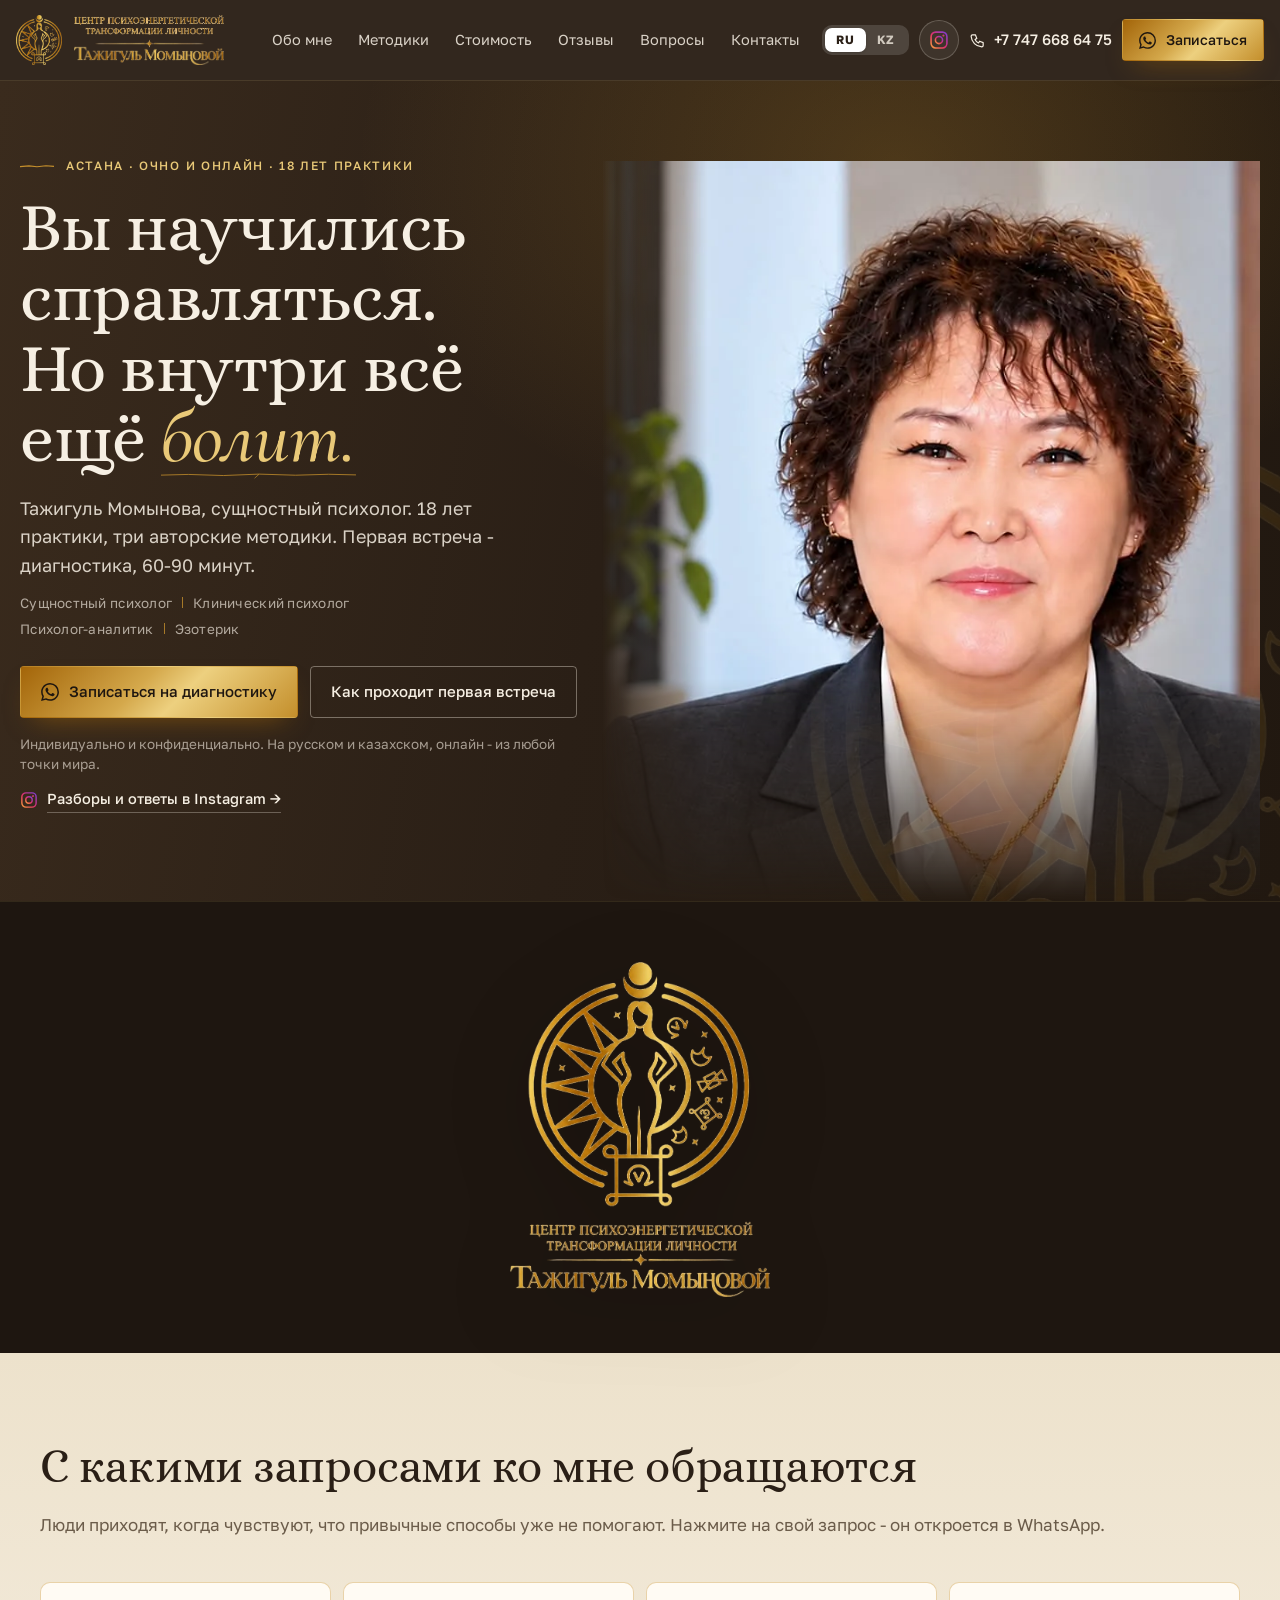
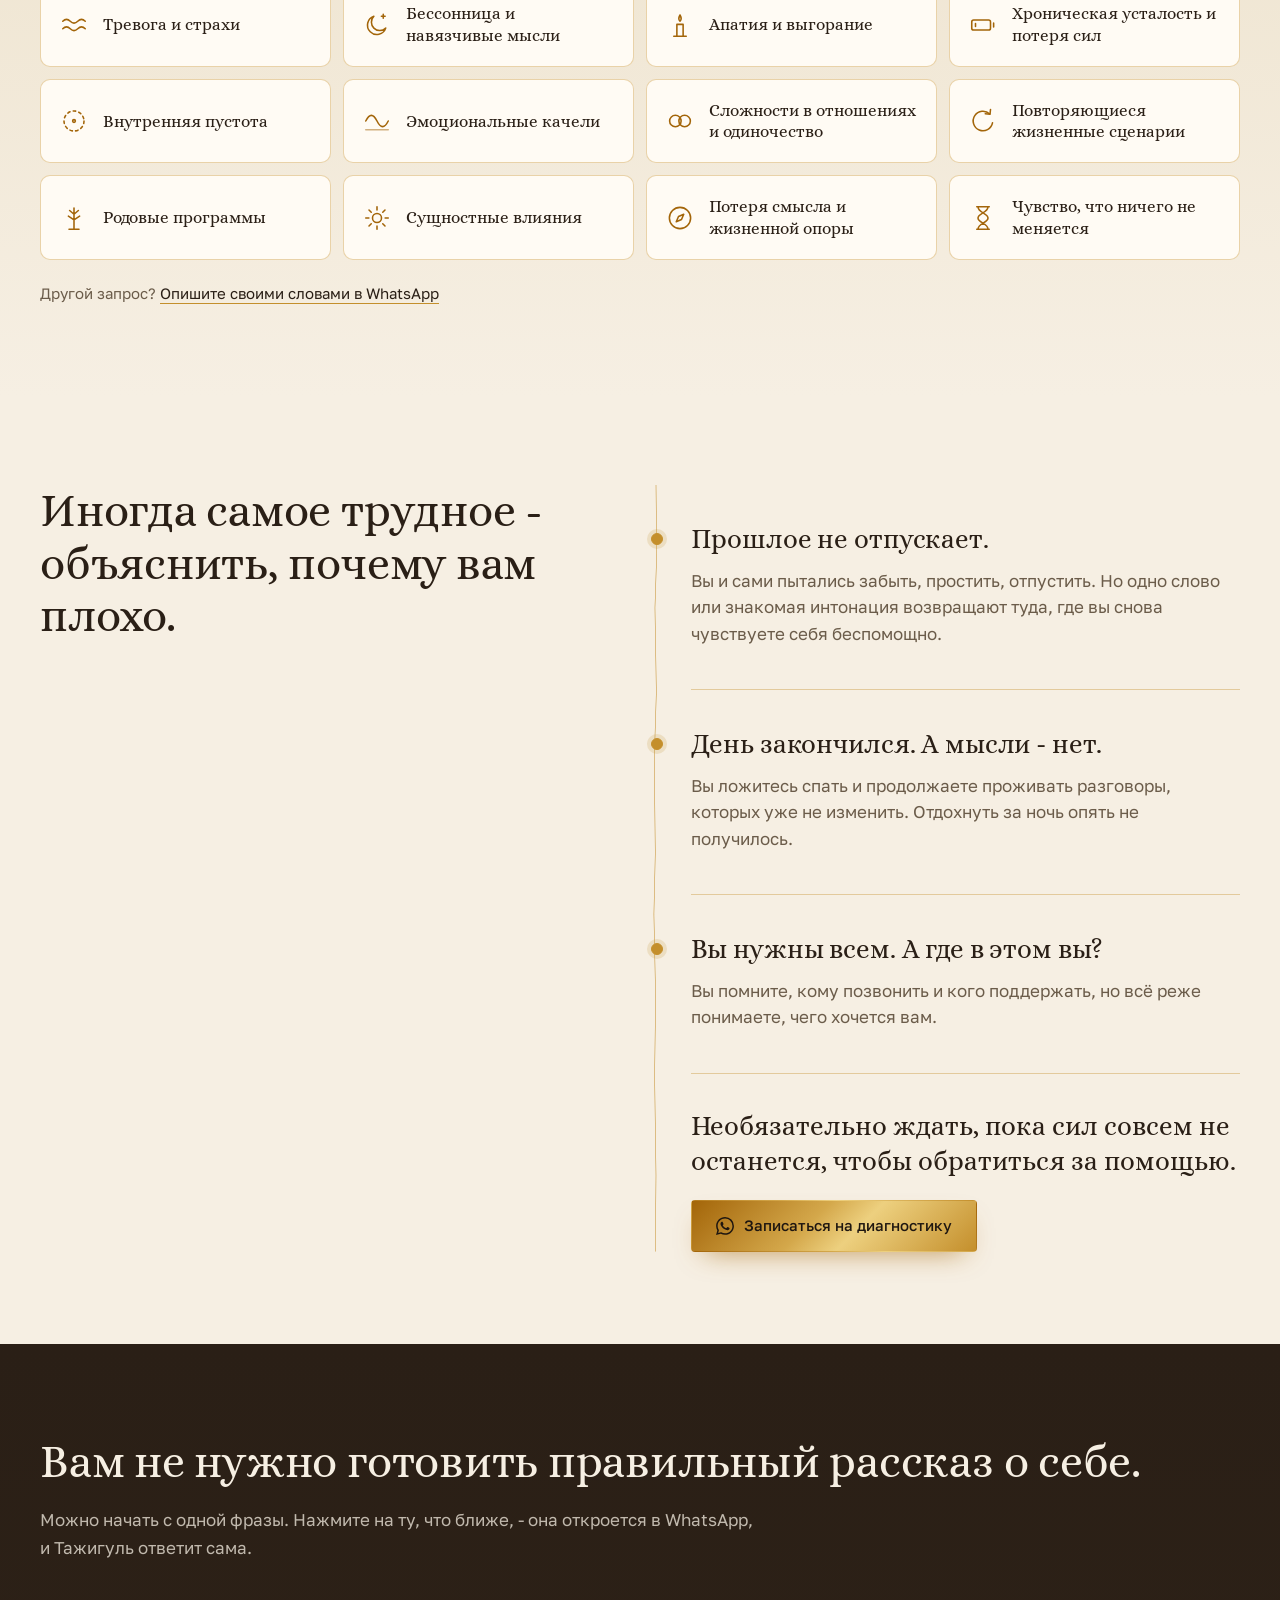
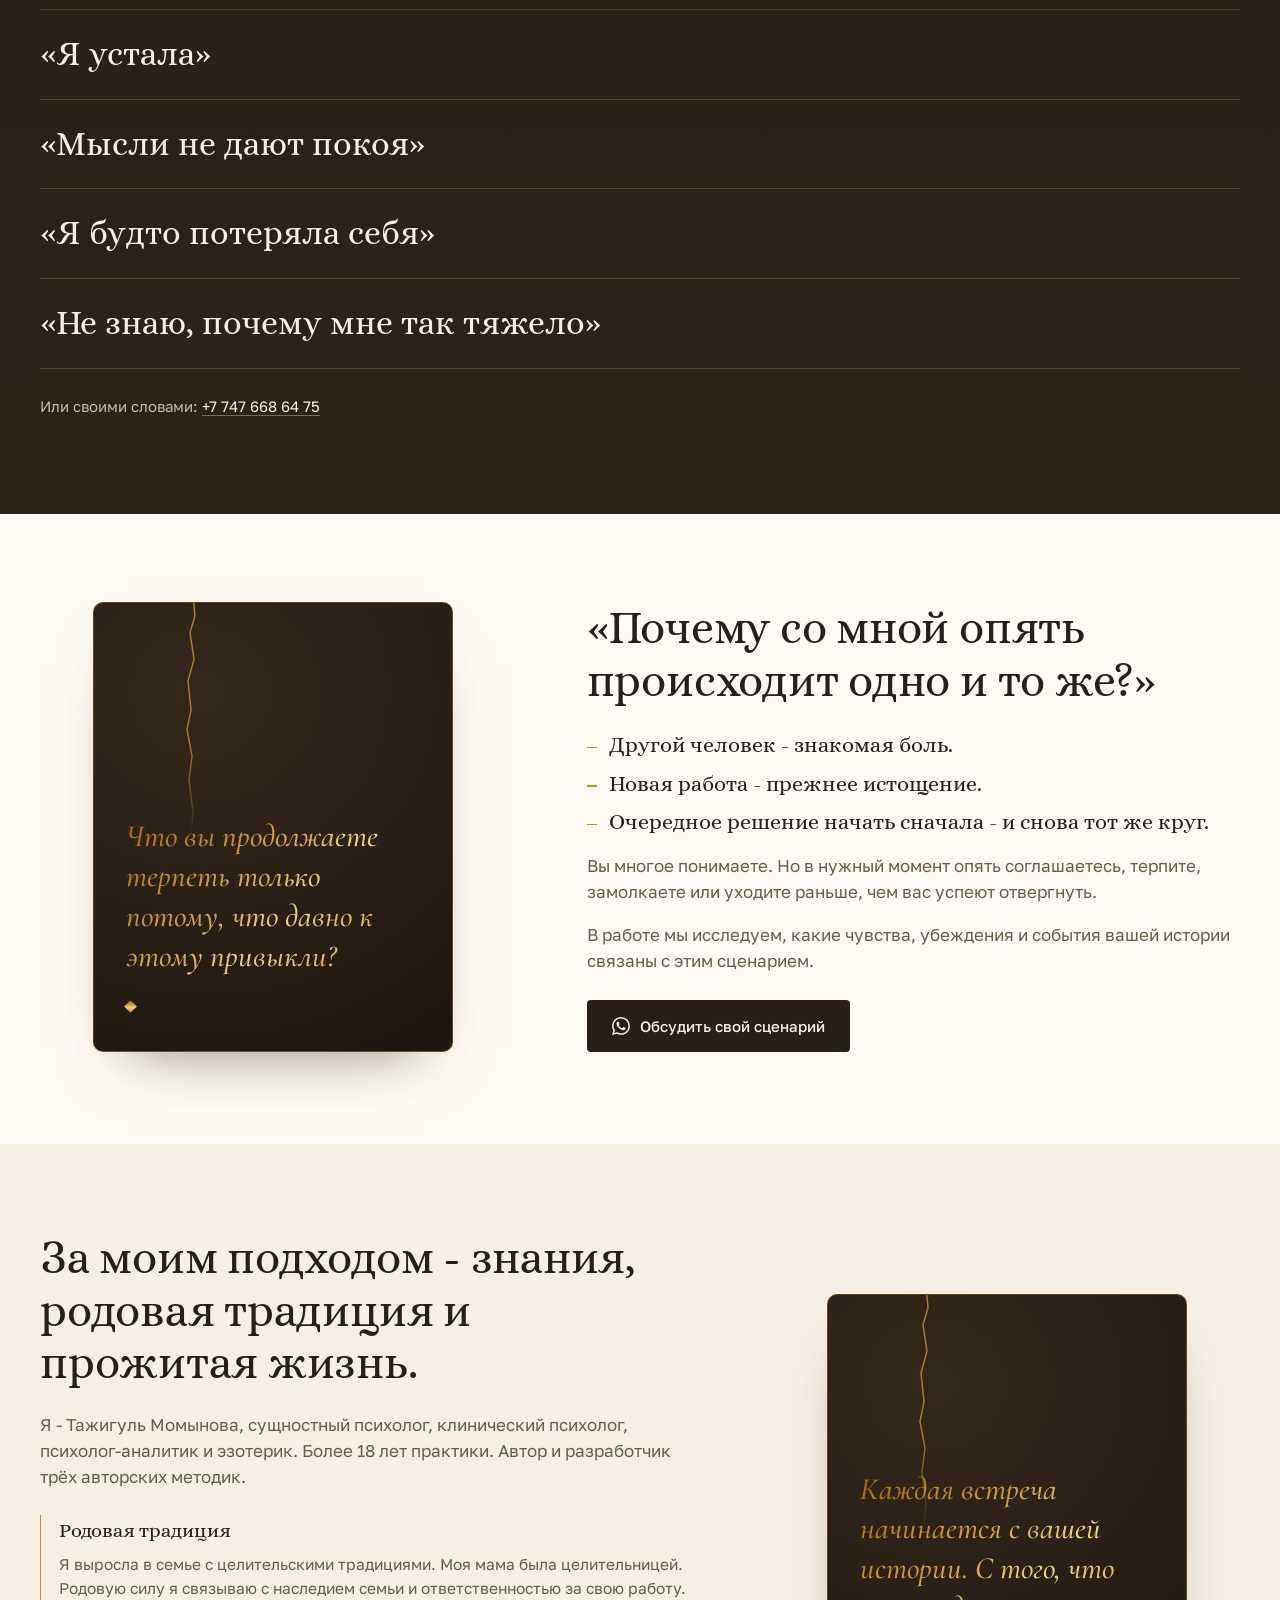
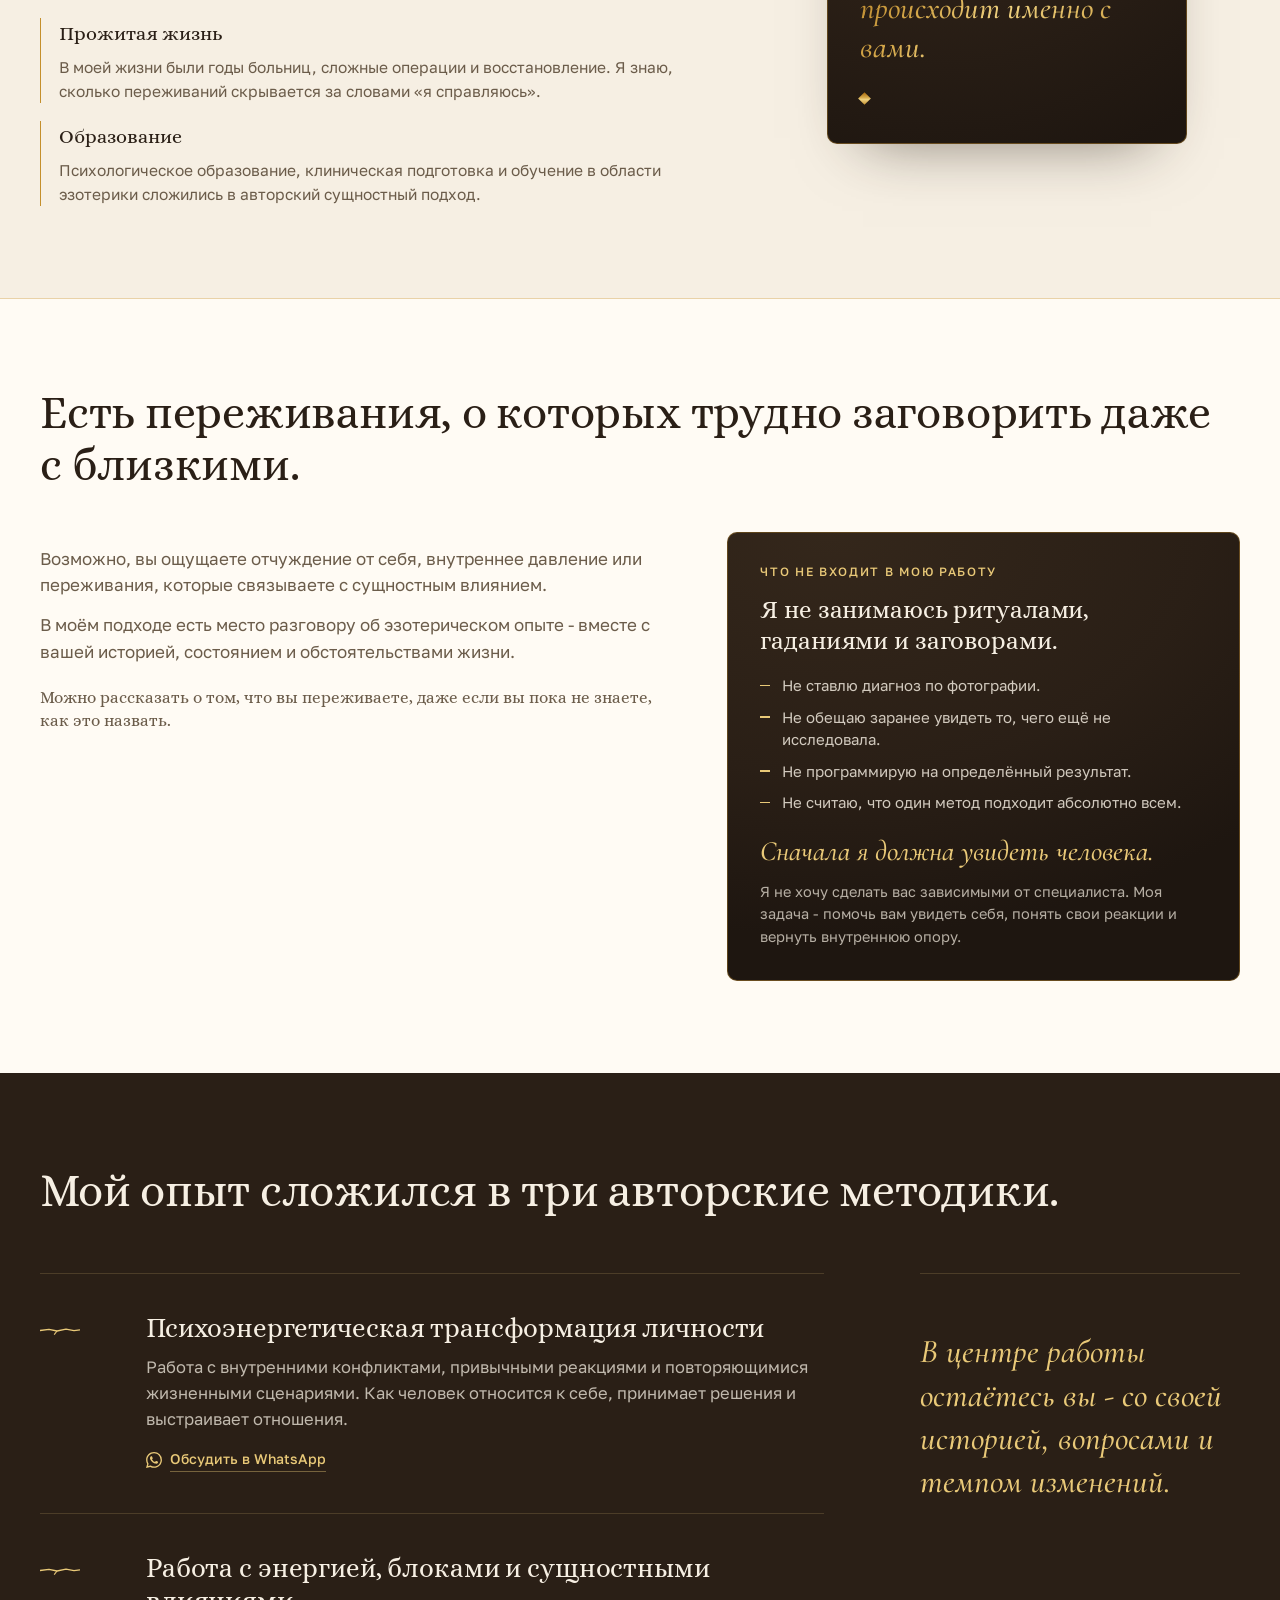
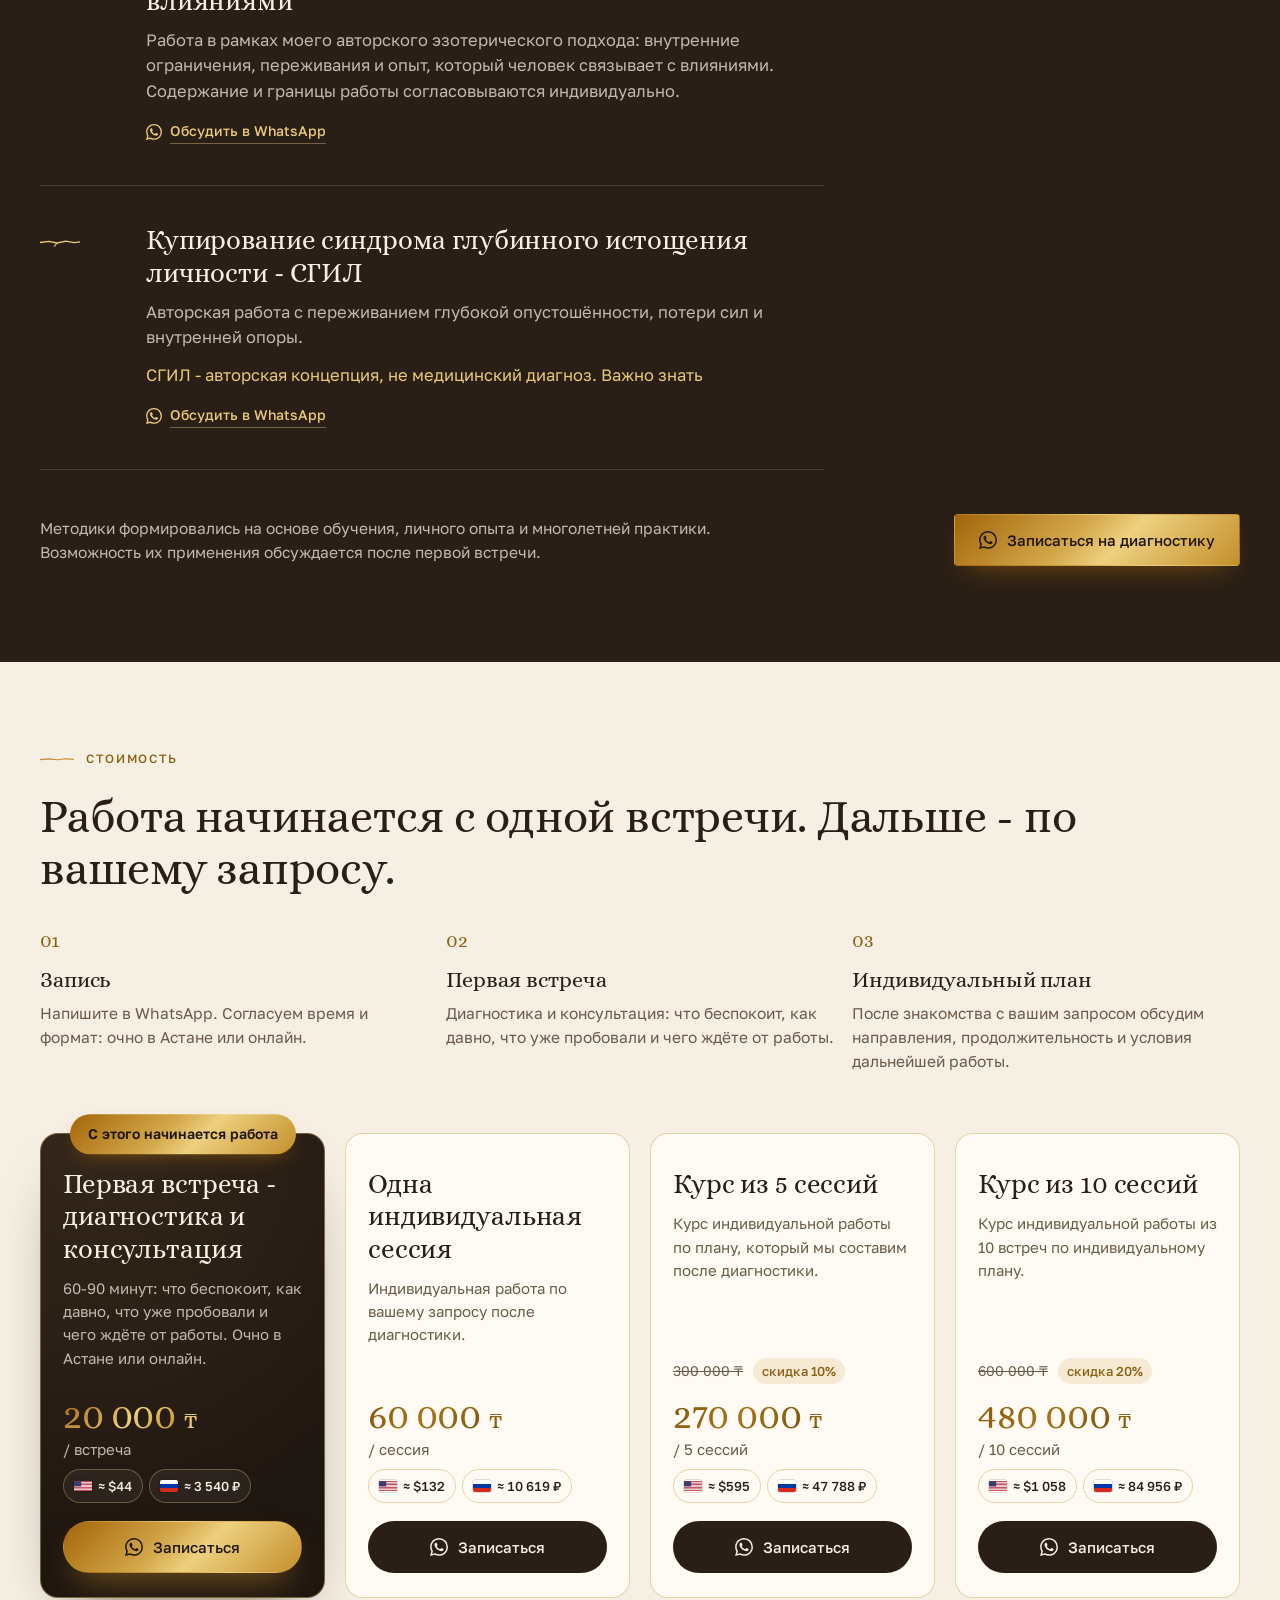
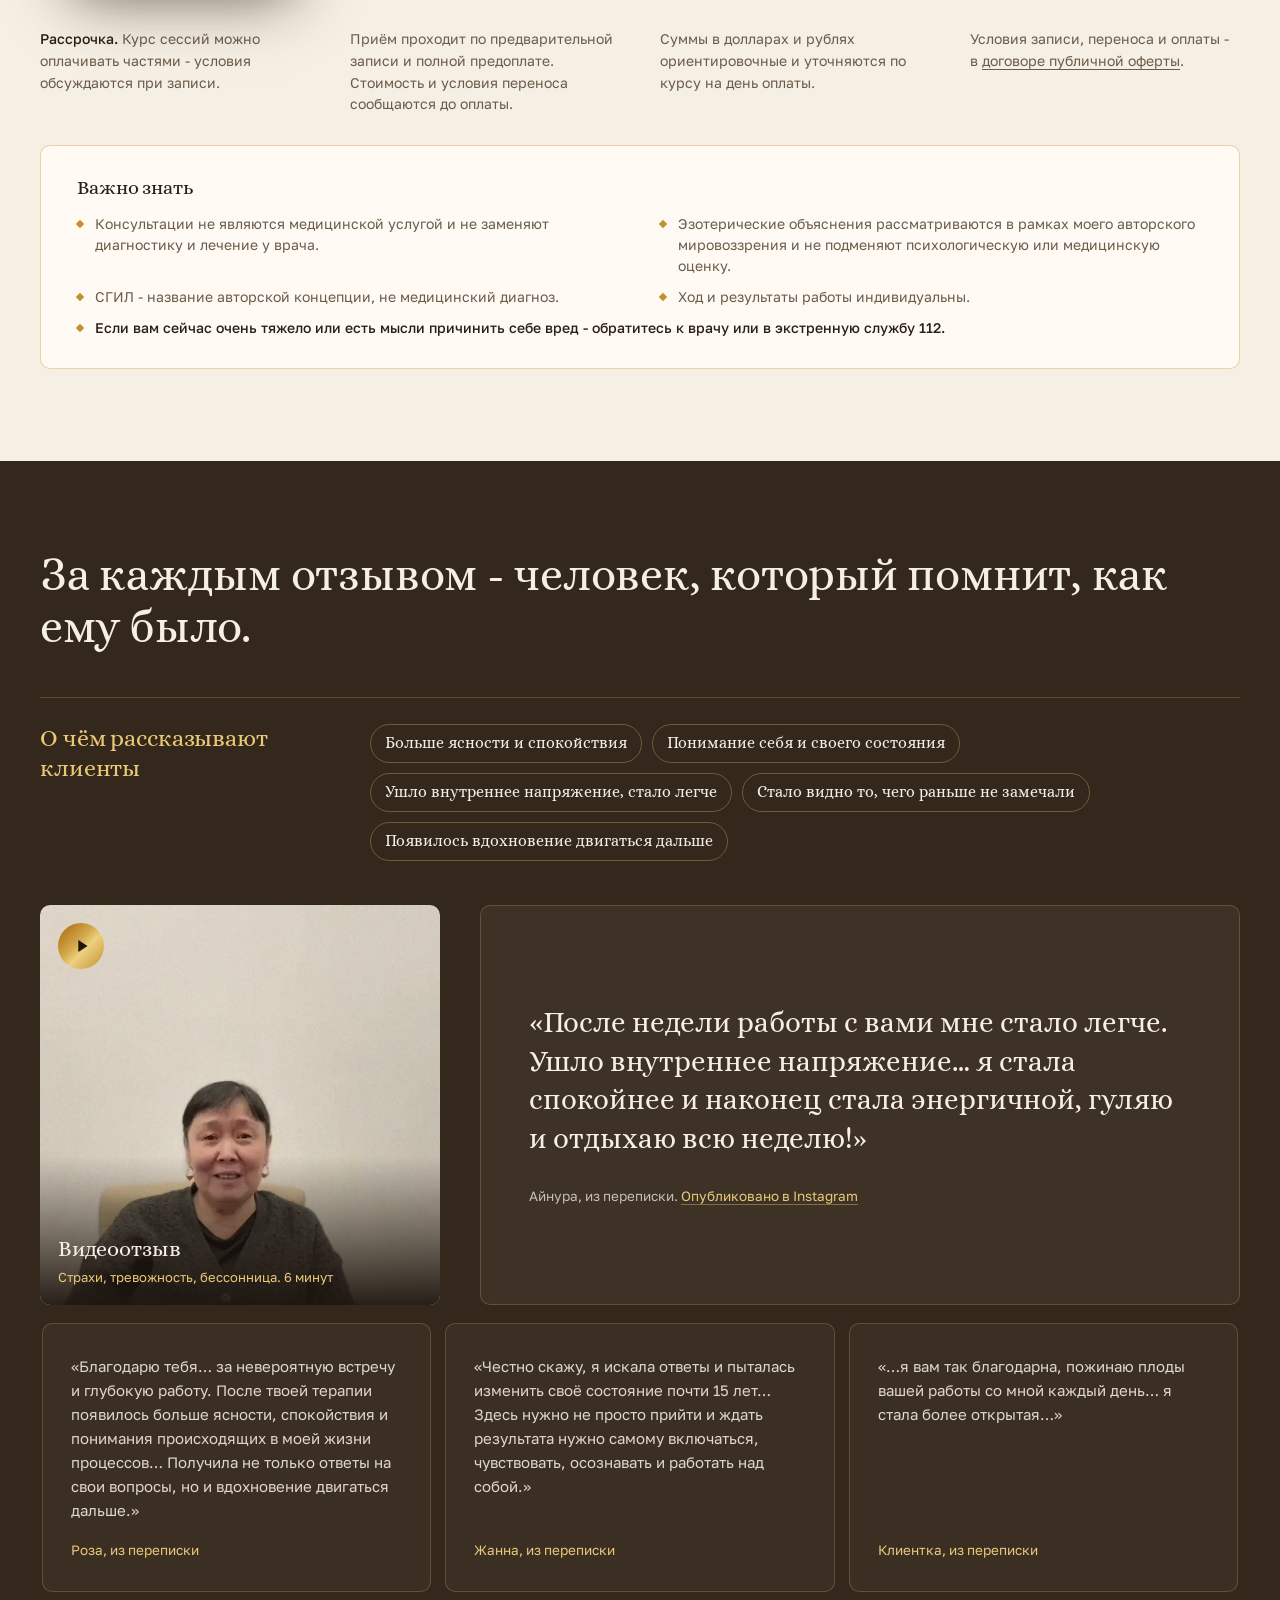
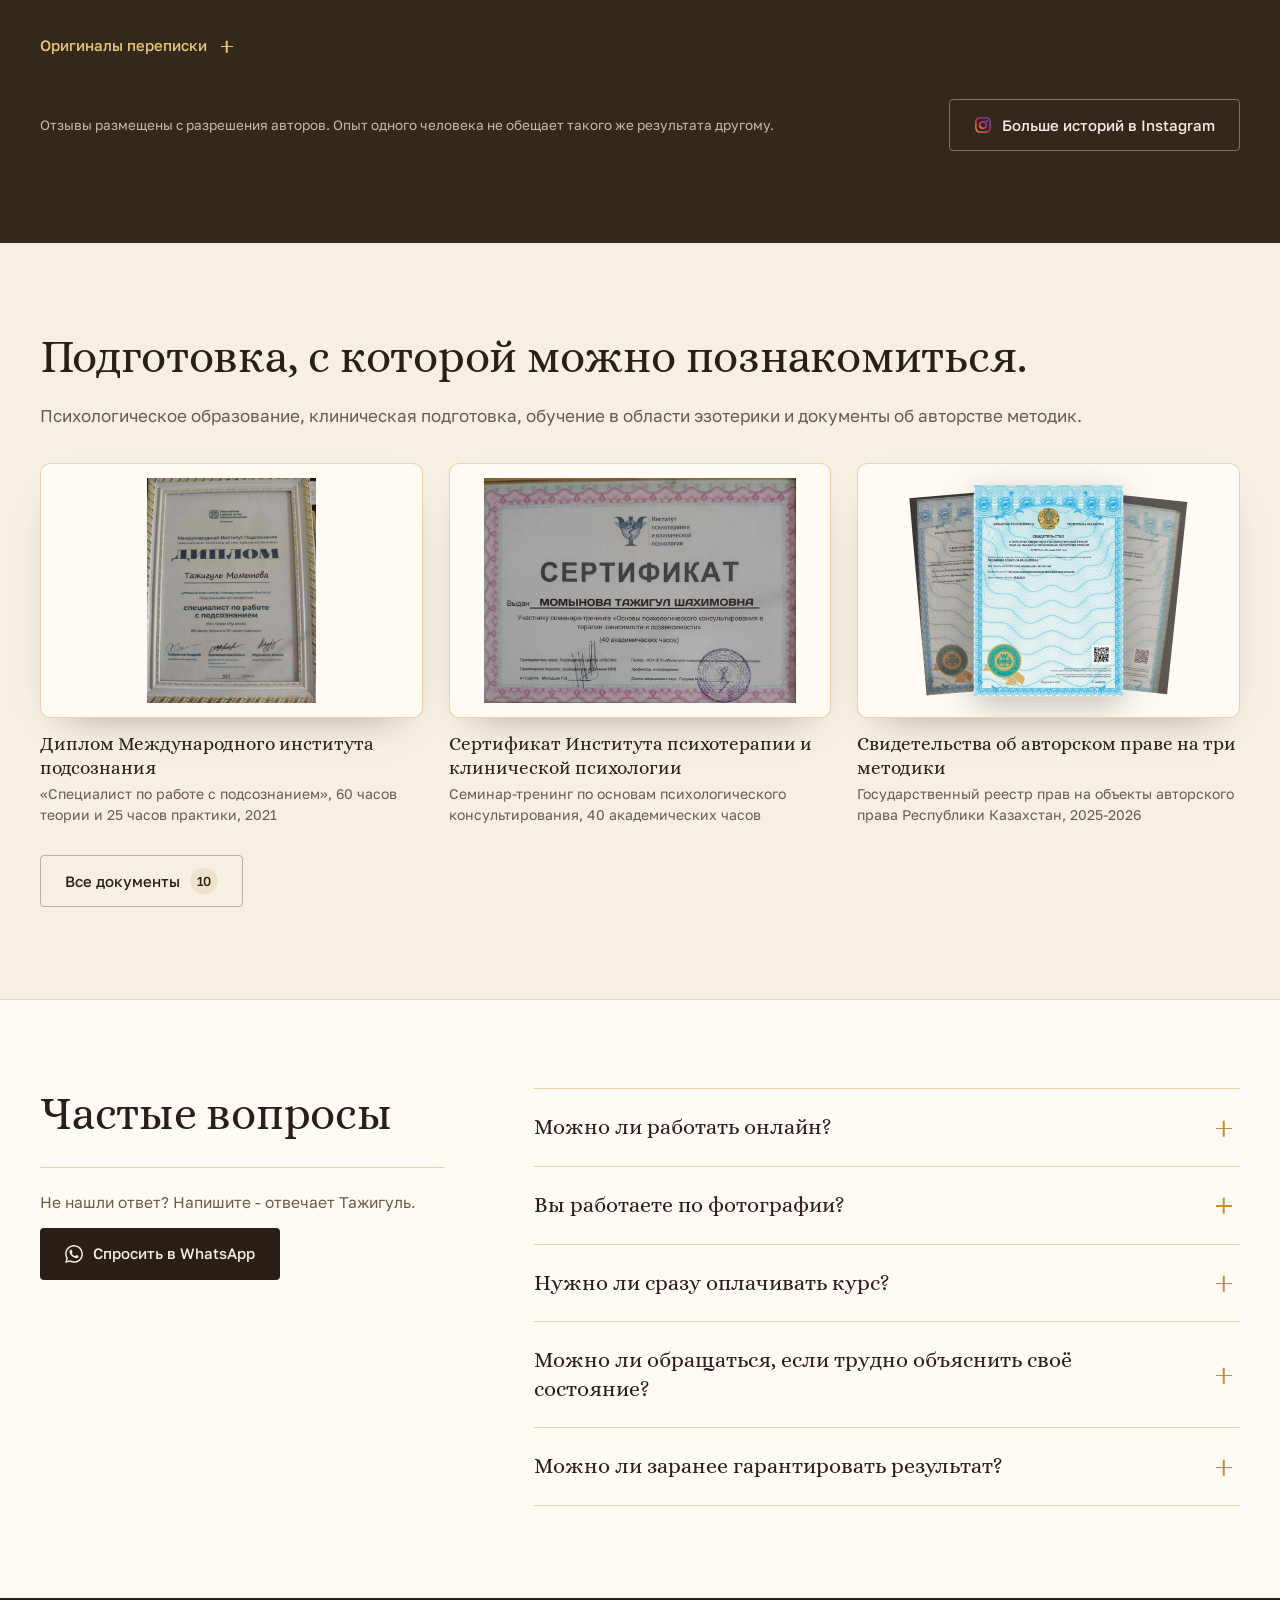
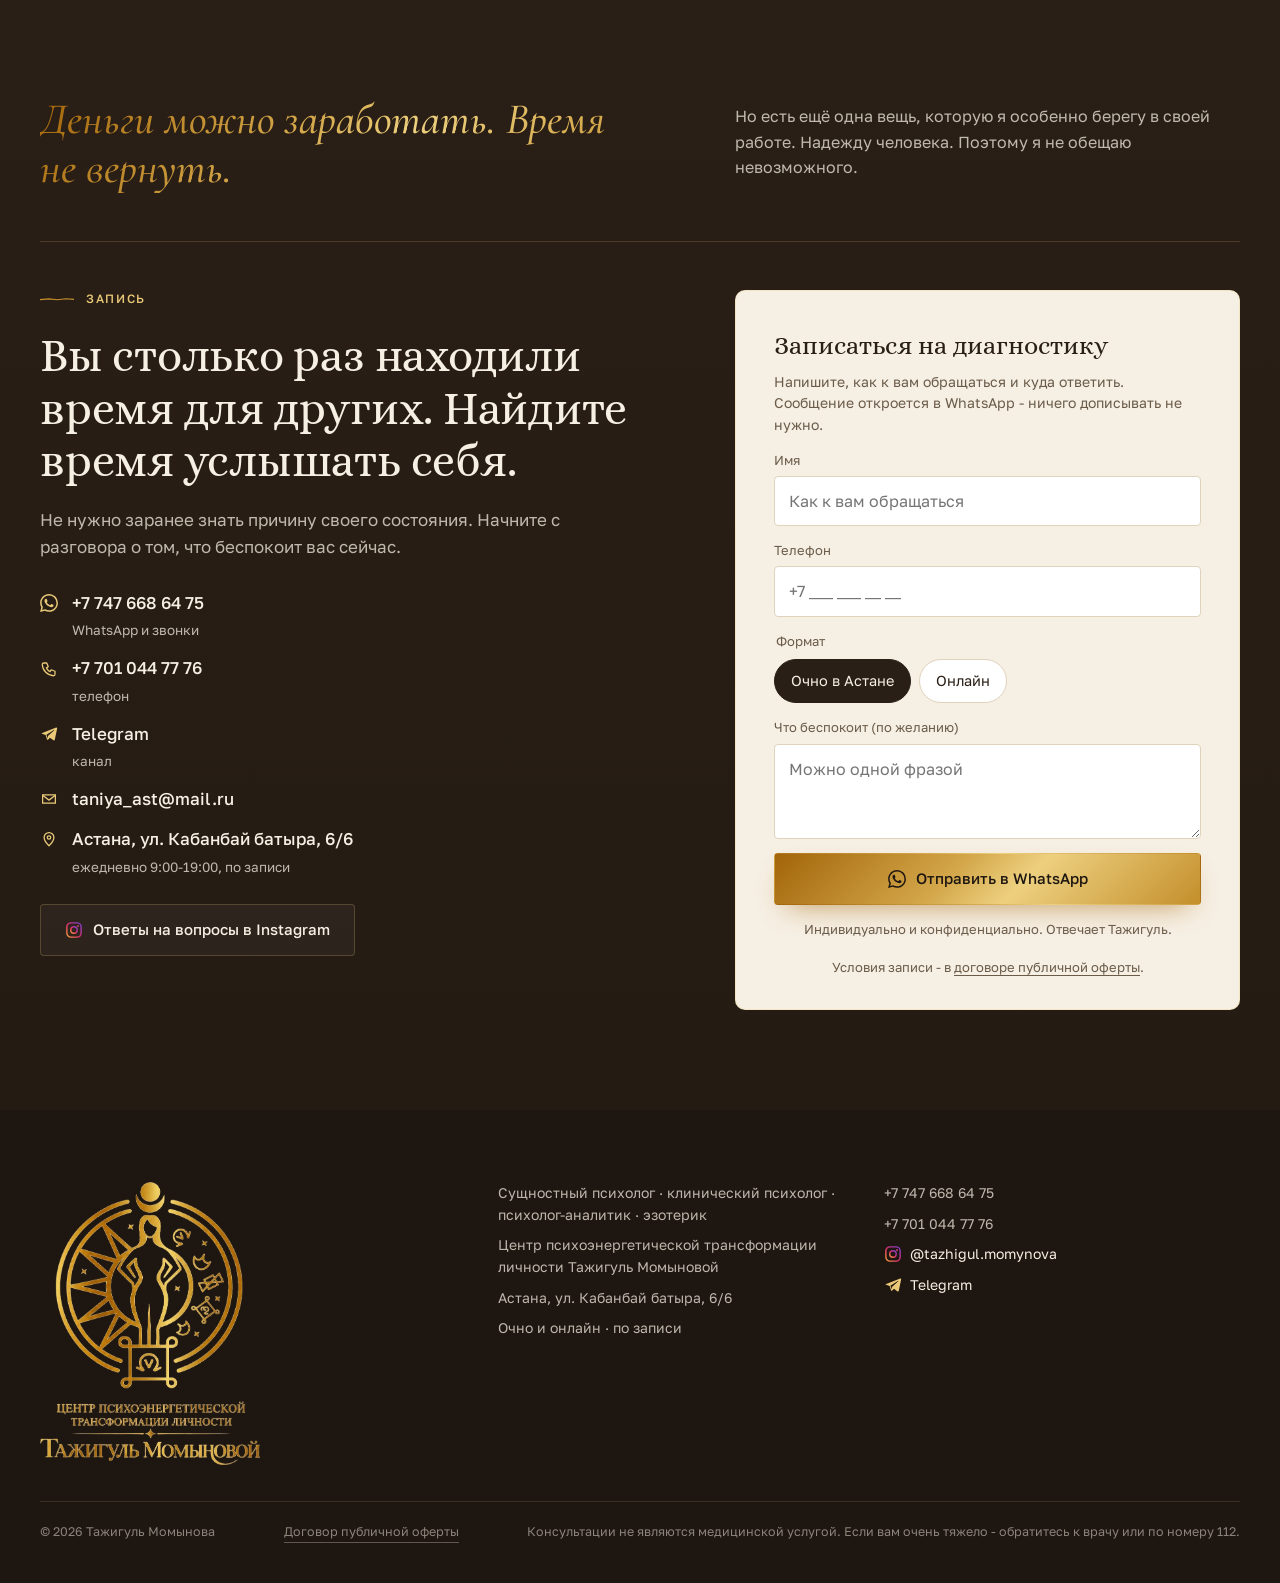
==== index.html @ f8935aa4 "Пакеты услуг карточками с ценой в тенге и чипами $ и ₽, страница договора публичной оферты" ====
<!DOCTYPE html>
<html lang="ru">
<head>
<meta charset="utf-8">
<meta name="viewport" content="width=device-width, initial-scale=1, viewport-fit=cover">
<meta name="format-detection" content="telephone=no">
<title>Тажигуль Момынова - сущностный психолог, Астана и онлайн</title>
<meta name="description" content="Сущностный психолог, клинический психолог, психолог-аналитик Тажигуль Момынова. 18 лет практики, три авторские методики. Первая встреча - диагностика и консультация, 20 000 ₸. Очно в Астане и онлайн.">
<link rel="canonical" href="https://songokura.github.io/tazhigulmomynova/">
<link rel="alternate" hreflang="ru" href="https://songokura.github.io/tazhigulmomynova/">
<link rel="alternate" hreflang="x-default" href="https://songokura.github.io/tazhigulmomynova/">
<meta name="theme-color" content="#2A1F16">
<meta property="og:type" content="website">
<meta property="og:locale" content="ru_RU">
<meta property="og:site_name" content="Тажигуль Момынова">
<meta property="og:title" content="Тажигуль Момынова - сущностный психолог, Астана и онлайн">
<meta property="og:description" content="18 лет практики, три авторские методики. Первая встреча - диагностика и консультация, 20 000 ₸. Очно в Астане и онлайн по всему миру.">
<meta property="og:url" content="https://songokura.github.io/tazhigulmomynova/">
<meta property="og:image" content="https://songokura.github.io/tazhigulmomynova/assets/og-image.jpg">
<meta property="og:image:width" content="1200">
<meta property="og:image:height" content="630">
<meta name="twitter:card" content="summary_large_image">
<meta name="twitter:title" content="Тажигуль Момынова - сущностный психолог">
<meta name="twitter:description" content="18 лет практики, три авторские методики. Первая встреча - диагностика и консультация. Астана и онлайн.">
<meta name="twitter:image" content="https://songokura.github.io/tazhigulmomynova/assets/og-image.jpg">
<link rel="icon" href="favicon.ico" sizes="any">
<link rel="icon" href="assets/favicon-32.png" type="image/png" sizes="32x32">
<link rel="icon" href="assets/icon-192.png" type="image/png" sizes="192x192">
<link rel="apple-touch-icon" href="assets/apple-touch-icon.png">
<link rel="preconnect" href="https://fonts.googleapis.com">
<link rel="preconnect" href="https://fonts.gstatic.com" crossorigin>
<link href="https://fonts.googleapis.com/css2?family=Alice&family=Cormorant:ital,wght@1,500&family=Golos+Text:wght@400;500;600&display=swap" rel="stylesheet">
<link rel="preload" as="image" href="assets/tazhigul-portrait.webp" fetchpriority="high">
<link rel="stylesheet" href="styles.css?v=20261103-8">
<script type="application/ld+json">
{
  "@context": "https://schema.org",
  "@type": "ProfessionalService",
  "@id": "https://songokura.github.io/tazhigulmomynova/#center",
  "name": "Центр психоэнергетической трансформации личности Тажигуль Момыновой",
  "alternateName": "Тажигуль Момынова - сущностный психолог",
  "description": "Индивидуальные психологические консультации: сущностный психолог, клинический психолог, психолог-аналитик. 18 лет практики, три авторские методики. Очно в Астане и онлайн.",
  "url": "https://songokura.github.io/tazhigulmomynova/",
  "image": "https://songokura.github.io/tazhigulmomynova/assets/og-image.jpg",
  "logo": "https://songokura.github.io/tazhigulmomynova/assets/icon-512.png",
  "telephone": "+77476686475",
  "email": "taniya_ast@mail.ru",
  "priceRange": "20000-600000 KZT",
  "address": {"@type": "PostalAddress", "streetAddress": "ул. Кабанбай батыра, 6/6", "addressLocality": "Астана", "addressCountry": "KZ"},
  "areaServed": ["Астана", "Казахстан", "Онлайн"],
  "openingHoursSpecification": {"@type": "OpeningHoursSpecification", "dayOfWeek": ["Monday","Tuesday","Wednesday","Thursday","Friday","Saturday","Sunday"], "opens": "09:00", "closes": "19:00"},
  "sameAs": ["https://www.instagram.com/tazhigul.momynova", "https://t.me/+MhflwLH1XuNjMDYy"],
  "founder": {"@type": "Person", "name": "Тажигуль Момынова", "jobTitle": "Сущностный психолог, клинический психолог, психолог-аналитик"},
  "makesOffer": [
    {"@type": "Offer", "name": "Первая встреча - диагностика и консультация", "price": "20000", "priceCurrency": "KZT"},
    {"@type": "Offer", "name": "Индивидуальная сессия", "price": "60000", "priceCurrency": "KZT"}
  ]
}
</script>
  <script src="https://lead-bot.sultan-askarov-kz.workers.dev/t.js" data-site="tazhigulmomynova" defer></script>
</head>
<body>

<svg width="0" height="0" style="position:absolute" aria-hidden="true" focusable="false">
  <defs>
    <linearGradient id="ig-grad" x1="0" y1="1" x2="1" y2="0">
      <stop offset="0" stop-color="#F9A23B"/><stop offset=".45" stop-color="#E1306C"/><stop offset="1" stop-color="#7B3FD6"/>
    </linearGradient>
  </defs>
  <symbol id="ic-wa" viewBox="0 0 24 24"><path fill="currentColor" d="M17.472 14.382c-.297-.149-1.758-.867-2.03-.967-.273-.099-.471-.148-.67.15-.197.297-.767.966-.94 1.164-.173.199-.347.223-.644.075-.297-.15-1.255-.463-2.39-1.475-.883-.788-1.48-1.761-1.653-2.059-.173-.297-.018-.458.13-.606.134-.133.298-.347.446-.52.149-.174.198-.298.298-.497.099-.198.05-.371-.025-.52-.075-.149-.669-1.612-.916-2.207-.242-.579-.487-.5-.669-.51-.173-.008-.371-.01-.57-.01-.198 0-.52.074-.792.372-.272.297-1.04 1.016-1.04 2.479 0 1.462 1.065 2.875 1.213 3.074.149.198 2.096 3.2 5.077 4.487.709.306 1.262.489 1.694.625.712.227 1.36.195 1.871.118.571-.085 1.758-.719 2.006-1.413.248-.694.248-1.289.173-1.413-.074-.124-.272-.198-.57-.347m-5.421 7.403h-.004a9.87 9.87 0 0 1-5.031-1.378l-.361-.214-3.741.982.998-3.648-.235-.374a9.86 9.86 0 0 1-1.51-5.26c.001-5.45 4.436-9.884 9.888-9.884 2.64 0 5.122 1.03 6.988 2.898a9.825 9.825 0 0 1 2.893 6.994c-.003 5.45-4.437 9.884-9.885 9.884m8.413-18.297A11.815 11.815 0 0 0 12.05 0C5.495 0 .16 5.335.157 11.892c0 2.096.547 4.142 1.588 5.945L.057 24l6.305-1.654a11.882 11.882 0 0 0 5.683 1.448h.005c6.554 0 11.89-5.335 11.893-11.893a11.821 11.821 0 0 0-3.48-8.413Z"/></symbol>
  <symbol id="ic-ig" viewBox="0 0 24 24"><rect x="2.5" y="2.5" width="19" height="19" rx="5.5" fill="none" stroke="url(#ig-grad)" stroke-width="1.9"/><circle cx="12" cy="12" r="4.3" fill="none" stroke="url(#ig-grad)" stroke-width="1.9"/><circle cx="17.4" cy="6.6" r="1.25" fill="url(#ig-grad)"/></symbol>
  <symbol id="ic-phone" viewBox="0 0 24 24"><path fill="none" stroke="currentColor" stroke-width="1.7" stroke-linecap="round" stroke-linejoin="round" d="M5 4h4l2 5-2.5 1.5a11 11 0 0 0 5 5L15 13l5 2v4a2 2 0 0 1-2 2A16 16 0 0 1 3 6a2 2 0 0 1 2-2Z"/></symbol>
  <symbol id="ic-tg" viewBox="0 0 24 24"><path fill="currentColor" d="M21.6 3.3 2.9 10.5c-1 .4-1 1 0 1.3l4.6 1.5 1.8 5.6c.2.6.1.8.7.8.5 0 .7-.2 1-.5l2.3-2.2 4.7 3.5c.9.5 1.5.2 1.7-.8l3.1-14.7c.3-1.3-.5-1.9-1.2-1.7ZM8.6 13l9.8-6.2c.5-.3.9-.1.6.2l-8.4 7.6-.3 3.5L8.6 13Z"/></symbol>
  <symbol id="ic-mail" viewBox="0 0 24 24"><path fill="none" stroke="currentColor" stroke-width="1.7" d="M3.5 6.5h17v11h-17z"/><path fill="none" stroke="currentColor" stroke-width="1.7" stroke-linejoin="round" d="m3.5 7 8.5 6.5L20.5 7"/></symbol>
  <symbol id="ic-pin" viewBox="0 0 24 24"><path fill="none" stroke="currentColor" stroke-width="1.7" d="M12 21s-6.5-6.2-6.5-11a6.5 6.5 0 0 1 13 0c0 4.8-6.5 11-6.5 11Z"/><circle cx="12" cy="10" r="2.3" fill="none" stroke="currentColor" stroke-width="1.7"/></symbol>
  <symbol id="ic-arrow" viewBox="0 0 24 24"><path fill="none" stroke="currentColor" stroke-width="1.7" stroke-linecap="round" stroke-linejoin="round" d="M5 12h13m-5-6 6 6-6 6"/></symbol>
  <symbol id="fl-us" viewBox="0 0 19 10"><rect width="19" height="10" fill="#fff"/><path fill="#B22234" d="M0 0.000h19v0.769H0zM0 1.538h19v0.769H0zM0 3.077h19v0.769H0zM0 4.615h19v0.769H0zM0 6.154h19v0.769H0zM0 7.692h19v0.769H0zM0 9.231h19v0.769H0z"/><rect width="7.6" height="5.385" fill="#3C3B6E"/></symbol>
  <symbol id="fl-ru" viewBox="0 0 9 6"><rect width="9" height="2" fill="#fff"/><rect y="2" width="9" height="2" fill="#0039A6"/><rect y="4" width="9" height="2" fill="#D52B1E"/></symbol>
  <symbol id="ic-play" viewBox="0 0 24 24"><path fill="currentColor" d="M8 5.5v13l10-6.5z"/></symbol>
  <symbol id="zq-tide" viewBox="0 0 24 24"><g fill="none" stroke="currentColor" stroke-width="1.25" stroke-linecap="round" stroke-linejoin="round"><path d="M3 9c2-2 4-2 6 0s4 2 6 0 4-2 6 0M3 15c2-2 4-2 6 0s4 2 6 0 4-2 6 0"/></g></symbol>
  <symbol id="zq-moon" viewBox="0 0 24 24"><g fill="none" stroke="currentColor" stroke-width="1.25" stroke-linecap="round" stroke-linejoin="round"><path d="M19 14.5A7.5 7.5 0 1 1 9.5 5a6 6 0 0 0 9.5 9.5Z"/><path d="M17 3.5v3M15.5 5h3"/></g></symbol>
  <symbol id="zq-candle" viewBox="0 0 24 24"><g fill="none" stroke="currentColor" stroke-width="1.25" stroke-linecap="round" stroke-linejoin="round"><path d="M9.5 21V11.5h5V21M7 21h10"/><path d="M12 9c-1.4-1.2-1.1-3 0-5 1.1 2 1.4 3.8 0 5Z"/></g></symbol>
  <symbol id="zq-battery" viewBox="0 0 24 24"><g fill="none" stroke="currentColor" stroke-width="1.25" stroke-linecap="round" stroke-linejoin="round"><rect x="3" y="8" width="15" height="8" rx="1.5"/><path d="M20.5 10.5v3M6 10.8v2.4"/></g></symbol>
  <symbol id="zq-void" viewBox="0 0 24 24"><g fill="none" stroke="currentColor" stroke-width="1.25" stroke-linecap="round" stroke-linejoin="round"><circle cx="12" cy="12" r="8" stroke-dasharray="2 2.6"/><circle cx="12" cy="12" r="1.1"/></g></symbol>
  <symbol id="zq-swing" viewBox="0 0 24 24"><g fill="none" stroke="currentColor" stroke-width="1.25" stroke-linecap="round" stroke-linejoin="round"><path d="M3 12c3-6 6-6 9 0s6 6 9 0"/><path d="M3 19h18" opacity=".5"/></g></symbol>
  <symbol id="zq-pair" viewBox="0 0 24 24"><g fill="none" stroke="currentColor" stroke-width="1.25" stroke-linecap="round" stroke-linejoin="round"><circle cx="8.3" cy="12" r="4.6"/><circle cx="15.7" cy="12" r="4.6"/></g></symbol>
  <symbol id="zq-loop" viewBox="0 0 24 24"><g fill="none" stroke="currentColor" stroke-width="1.25" stroke-linecap="round" stroke-linejoin="round"><path d="M19.6 13.5A7.8 7.8 0 1 1 17.4 6.4"/><path d="M18 2.8 17.6 6.6 13.8 6.2"/></g></symbol>
  <symbol id="zq-tree" viewBox="0 0 24 24"><g fill="none" stroke="currentColor" stroke-width="1.25" stroke-linecap="round" stroke-linejoin="round"><path d="M12 4v17M12 9 8.5 6M12 9l3.5-3M12 13.5l-4.5-3M12 13.5l4.5-3M8 21h8"/></g></symbol>
  <symbol id="zq-sun" viewBox="0 0 24 24"><g fill="none" stroke="currentColor" stroke-width="1.25" stroke-linecap="round" stroke-linejoin="round"><circle cx="12" cy="12" r="3.6"/><path d="M12 3v2.5M12 18.5V21M3 12h2.5M18.5 12H21M5.6 5.6l1.8 1.8M16.6 16.6l1.8 1.8M18.4 5.6l-1.8 1.8M7.4 16.6l-1.8 1.8"/></g></symbol>
  <symbol id="zq-compass" viewBox="0 0 24 24"><g fill="none" stroke="currentColor" stroke-width="1.25" stroke-linecap="round" stroke-linejoin="round"><circle cx="12" cy="12" r="8.5"/><path d="M15 9 13.2 13.2 9 15l1.8-4.2Z"/></g></symbol>
  <symbol id="zq-glass" viewBox="0 0 24 24"><g fill="none" stroke="currentColor" stroke-width="1.25" stroke-linecap="round" stroke-linejoin="round"><path d="M7 3h10M7 21h10M8 3c0 5 8 5 8 9s-8 4-8 9M16 3c0 5-8 5-8 9s8 4 8 9"/></g></symbol>
  <symbol id="seam-v" viewBox="0 0 40 1000" preserveAspectRatio="none"><path d="M20 0l2 90-5 70 4 110-6 90 3 120-4 80 5 110-3 100 4 130-2 100" fill="none" stroke="currentColor" stroke-width="1.5" stroke-linejoin="round" pathLength="1"/></symbol>
</svg>

<header class="hdr" id="top">
  <div class="hdr-in">
    <a class="brand" href="#top" aria-label="Тажигуль Момынова - на главную">
      <img class="brand-e" src="assets/logo-emblem.webp" alt="" width="570" height="630">
      <span class="brand-t">
        <img class="brand-n" src="assets/logo-name.webp" alt="Тажигуль Момынова" width="671" height="117">
        <img class="brand-c" src="assets/logo-caption.webp" alt="Центр психоэнергетической трансформации личности" width="577" height="68">
      </span>
    </a>
    <nav class="nav" aria-label="Разделы">
      <a href="#obo-mne" data-i18n="nav.about">Обо мне</a>
      <a href="#metodiki" data-i18n="nav.methods">Методики</a>
      <a href="#stoimost" data-i18n="nav.price">Стоимость</a>
      <a href="#otzyvy" data-i18n="nav.reviews">Отзывы</a>
      <a href="#faq" data-i18n="nav.faq">Вопросы</a>
      <a href="#kontakty" data-i18n="nav.contacts">Контакты</a>
    </nav>
    <div class="hdr-right">
      <div class="lang" role="group" aria-label="Язык сайта">
        <button type="button" data-lang="ru" class="is-active" aria-pressed="true">RU</button>
        <button type="button" data-lang="kk" aria-pressed="false">KZ</button>
      </div>
      <a class="ico-btn" href="https://www.instagram.com/tazhigul.momynova" target="_blank" rel="noopener" aria-label="Instagram"><svg width="20" height="20"><use href="#ic-ig"/></svg></a>
      <a class="hdr-tel" href="tel:+77476686475"><svg width="17" height="17"><use href="#ic-phone"/></svg><span>+7&nbsp;747&nbsp;668&nbsp;64&nbsp;75</span></a>
      <a class="btn btn-gold btn-s hdr-cta" href="https://wa.me/77476686475?text=%D0%97%D0%B4%D1%80%D0%B0%D0%B2%D1%81%D1%82%D0%B2%D1%83%D0%B9%D1%82%D0%B5%2C%20%D0%A2%D0%B0%D0%B6%D0%B8%D0%B3%D1%83%D0%BB%D1%8C%21%20%D0%A5%D0%BE%D1%87%D1%83%20%D0%B7%D0%B0%D0%BF%D0%B8%D1%81%D0%B0%D1%82%D1%8C%D1%81%D1%8F%20%D0%BD%D0%B0%20%D0%B4%D0%B8%D0%B0%D0%B3%D0%BD%D0%BE%D1%81%D1%82%D0%B8%D0%BA%D1%83." target="_blank" rel="noopener"><svg width="17" height="17"><use href="#ic-wa"/></svg><span data-i18n="hdr.cta">Записаться</span></a>
      <button class="burger" type="button" aria-label="Меню" aria-expanded="false" aria-controls="menu"><span></span><span></span></button>
    </div>
  </div>
  <div class="menu" id="menu" hidden>
    <nav class="menu-nav" aria-label="Разделы">
      <a href="#obo-mne" data-i18n="nav.about">Обо мне</a>
      <a href="#zaprosy" data-i18n="menu.req">Запросы</a>
      <a href="#podhod" data-i18n="menu.approach">Подход</a>
      <a href="#metodiki" data-i18n="nav.methods">Методики</a>
      <a href="#stoimost" data-i18n="nav.price">Стоимость</a>
      <a href="#frazy" data-i18n="menu.start">С чего начать</a>
      <a href="#otzyvy" data-i18n="nav.reviews">Отзывы</a>
      <a href="#faq" data-i18n="nav.faq">Вопросы</a>
      <a href="#kontakty" data-i18n="nav.contacts">Контакты</a>
    </nav>
    <div class="menu-ct">
      <a class="btn btn-ghost" href="tel:+77476686475"><svg width="18" height="18"><use href="#ic-phone"/></svg><span>+7&nbsp;747&nbsp;668&nbsp;64&nbsp;75</span></a>
      <a class="btn btn-gold" href="https://wa.me/77476686475?text=%D0%97%D0%B4%D1%80%D0%B0%D0%B2%D1%81%D1%82%D0%B2%D1%83%D0%B9%D1%82%D0%B5%2C%20%D0%A2%D0%B0%D0%B6%D0%B8%D0%B3%D1%83%D0%BB%D1%8C%21%20%D0%A5%D0%BE%D1%87%D1%83%20%D0%B7%D0%B0%D0%BF%D0%B8%D1%81%D0%B0%D1%82%D1%8C%D1%81%D1%8F%20%D0%BD%D0%B0%20%D0%B4%D0%B8%D0%B0%D0%B3%D0%BD%D0%BE%D1%81%D1%82%D0%B8%D0%BA%D1%83." target="_blank" rel="noopener"><svg width="18" height="18"><use href="#ic-wa"/></svg><span data-i18n="menu.wa">Написать в WhatsApp</span></a>
      <a class="btn btn-ghost" href="https://www.instagram.com/tazhigul.momynova" target="_blank" rel="noopener"><svg width="18" height="18"><use href="#ic-ig"/></svg><span>Instagram</span></a>
    </div>
  </div>
</header>

<main>

<section class="hero" id="hero">
  <img class="hero-emblem" src="assets/logo-emblem.webp" alt="" width="570" height="630" aria-hidden="true">
  <div class="wrap hero-in">
    <figure class="portrait">
      <img src="assets/tazhigul-portrait.webp" alt="Тажигуль Момынова в своём кабинете" width="1160" height="830" fetchpriority="high">
    </figure>
    <div class="hero-txt">
      <p class="kicker hero-k"><span class="seam-k"></span><span data-i18n="hero.kicker">Астана · очно и онлайн · 18 лет практики</span></p>
      <h1><span data-i18n="hero.h1a">Вы научились справляться. Но&nbsp;внутри всё ещё </span><span class="h1-seam"><em data-i18n="hero.h1b">болит.</em><svg class="seam-u" viewBox="0 0 300 12" preserveAspectRatio="none" aria-hidden="true"><path d="M0 6.5 42 5.6 96 7 151 5.2 207 6.6 258 5.4 300 6.2" fill="none" stroke="currentColor" stroke-width="1.1" stroke-linejoin="round" pathLength="1"/><path d="M151 5.2 144 10.4" fill="none" stroke="currentColor" stroke-width=".9" pathLength="1"/></svg></span></h1>
      <p class="lead" data-i18n="hero.lead">Тажигуль Момынова, сущностный психолог. 18 лет практики, три авторские методики. Первая встреча - диагностика, 60-90 минут.</p>
      <p class="regalia"><span class="rg"><span data-i18n="hero.reg1">Сущностный психолог</span><span data-i18n="hero.reg2">Клинический психолог</span></span><span class="rg"><span data-i18n="hero.reg3">Психолог-аналитик</span><span data-i18n="hero.reg4">Эзотерик</span></span></p>
      <div class="hero-cta">
        <a class="btn btn-gold" href="https://wa.me/77476686475?text=%D0%97%D0%B4%D1%80%D0%B0%D0%B2%D1%81%D1%82%D0%B2%D1%83%D0%B9%D1%82%D0%B5%2C%20%D0%A2%D0%B0%D0%B6%D0%B8%D0%B3%D1%83%D0%BB%D1%8C%21%20%D0%A5%D0%BE%D1%87%D1%83%20%D0%B7%D0%B0%D0%BF%D0%B8%D1%81%D0%B0%D1%82%D1%8C%D1%81%D1%8F%20%D0%BD%D0%B0%20%D0%B4%D0%B8%D0%B0%D0%B3%D0%BD%D0%BE%D1%81%D1%82%D0%B8%D0%BA%D1%83." target="_blank" rel="noopener"><svg width="18" height="18"><use href="#ic-wa"/></svg><span data-i18n="cta.diag">Записаться на диагностику</span></a>
        <a class="btn btn-line hero-2nd" href="#kak-nachat"><span data-i18n="hero.cta2">Как проходит первая встреча</span><svg class="arr" width="16" height="16"><use href="#ic-arrow"/></svg></a>
      </div>
      <p class="hero-note" data-i18n="hero.note">Индивидуально и конфиденциально. На русском и казахском, онлайн - из любой точки мира.</p>
      <a class="ig-link" href="https://www.instagram.com/tazhigul.momynova" target="_blank" rel="noopener"><svg width="18" height="18"><use href="#ic-ig"/></svg><span data-i18n="hero.ig">Разборы и ответы в Instagram →</span></a>
    </div>
  </div>
</section>

<section class="centr" id="centr">
  <div class="wrap centr-in">
    <figure class="centr-logo">
      <img src="assets/logo-full.webp" alt="Центр психоэнергетической трансформации личности Тажигуль Момыновой" width="671" height="864" loading="lazy">
      <span class="shine" aria-hidden="true"></span>
    </figure>
  </div>
</section>

<section class="zq" id="zaprosy">
  <div class="wrap">
    <h2 data-i18n="zq.h2">С какими запросами ко мне обращаются</h2>
    <p class="sub" data-i18n="zq.sub">Люди приходят, когда чувствуют, что привычные способы уже не помогают. Нажмите на свой запрос - он откроется в WhatsApp.</p>
    <ul class="zq-grid">
      <li><a class="zq-it" href="https://wa.me/77476686475?text=%D0%97%D0%B4%D1%80%D0%B0%D0%B2%D1%81%D1%82%D0%B2%D1%83%D0%B9%D1%82%D0%B5%2C%20%D0%A2%D0%B0%D0%B6%D0%B8%D0%B3%D1%83%D0%BB%D1%8C%21%20%D0%9C%D0%BE%D0%B9%20%D0%B7%D0%B0%D0%BF%D1%80%D0%BE%D1%81%3A%20%D1%82%D1%80%D0%B5%D0%B2%D0%BE%D0%B3%D0%B0%20%D0%B8%20%D1%81%D1%82%D1%80%D0%B0%D1%85%D0%B8." target="_blank" rel="noopener"><svg class="zq-ic" width="30" height="30" aria-hidden="true"><use href="#zq-tide"/></svg><span data-i18n="zq.1">Тревога и страхи</span></a></li>
      <li><a class="zq-it" href="https://wa.me/77476686475?text=%D0%97%D0%B4%D1%80%D0%B0%D0%B2%D1%81%D1%82%D0%B2%D1%83%D0%B9%D1%82%D0%B5%2C%20%D0%A2%D0%B0%D0%B6%D0%B8%D0%B3%D1%83%D0%BB%D1%8C%21%20%D0%9C%D0%BE%D0%B9%20%D0%B7%D0%B0%D0%BF%D1%80%D0%BE%D1%81%3A%20%D0%B1%D0%B5%D1%81%D1%81%D0%BE%D0%BD%D0%BD%D0%B8%D1%86%D0%B0%20%D0%B8%20%D0%BD%D0%B0%D0%B2%D1%8F%D0%B7%D1%87%D0%B8%D0%B2%D1%8B%D0%B5%20%D0%BC%D1%8B%D1%81%D0%BB%D0%B8." target="_blank" rel="noopener"><svg class="zq-ic" width="30" height="30" aria-hidden="true"><use href="#zq-moon"/></svg><span data-i18n="zq.2">Бессонница и навязчивые мысли</span></a></li>
      <li><a class="zq-it" href="https://wa.me/77476686475?text=%D0%97%D0%B4%D1%80%D0%B0%D0%B2%D1%81%D1%82%D0%B2%D1%83%D0%B9%D1%82%D0%B5%2C%20%D0%A2%D0%B0%D0%B6%D0%B8%D0%B3%D1%83%D0%BB%D1%8C%21%20%D0%9C%D0%BE%D0%B9%20%D0%B7%D0%B0%D0%BF%D1%80%D0%BE%D1%81%3A%20%D0%B0%D0%BF%D0%B0%D1%82%D0%B8%D1%8F%20%D0%B8%20%D0%B2%D1%8B%D0%B3%D0%BE%D1%80%D0%B0%D0%BD%D0%B8%D0%B5." target="_blank" rel="noopener"><svg class="zq-ic" width="30" height="30" aria-hidden="true"><use href="#zq-candle"/></svg><span data-i18n="zq.3">Апатия и выгорание</span></a></li>
      <li><a class="zq-it" href="https://wa.me/77476686475?text=%D0%97%D0%B4%D1%80%D0%B0%D0%B2%D1%81%D1%82%D0%B2%D1%83%D0%B9%D1%82%D0%B5%2C%20%D0%A2%D0%B0%D0%B6%D0%B8%D0%B3%D1%83%D0%BB%D1%8C%21%20%D0%9C%D0%BE%D0%B9%20%D0%B7%D0%B0%D0%BF%D1%80%D0%BE%D1%81%3A%20%D1%85%D1%80%D0%BE%D0%BD%D0%B8%D1%87%D0%B5%D1%81%D0%BA%D0%B0%D1%8F%20%D1%83%D1%81%D1%82%D0%B0%D0%BB%D0%BE%D1%81%D1%82%D1%8C%20%D0%B8%20%D0%BF%D0%BE%D1%82%D0%B5%D1%80%D1%8F%20%D1%81%D0%B8%D0%BB." target="_blank" rel="noopener"><svg class="zq-ic" width="30" height="30" aria-hidden="true"><use href="#zq-battery"/></svg><span data-i18n="zq.4">Хроническая усталость и потеря сил</span></a></li>
      <li><a class="zq-it" href="https://wa.me/77476686475?text=%D0%97%D0%B4%D1%80%D0%B0%D0%B2%D1%81%D1%82%D0%B2%D1%83%D0%B9%D1%82%D0%B5%2C%20%D0%A2%D0%B0%D0%B6%D0%B8%D0%B3%D1%83%D0%BB%D1%8C%21%20%D0%9C%D0%BE%D0%B9%20%D0%B7%D0%B0%D0%BF%D1%80%D0%BE%D1%81%3A%20%D0%B2%D0%BD%D1%83%D1%82%D1%80%D0%B5%D0%BD%D0%BD%D1%8F%D1%8F%20%D0%BF%D1%83%D1%81%D1%82%D0%BE%D1%82%D0%B0." target="_blank" rel="noopener"><svg class="zq-ic" width="30" height="30" aria-hidden="true"><use href="#zq-void"/></svg><span data-i18n="zq.5">Внутренняя пустота</span></a></li>
      <li><a class="zq-it" href="https://wa.me/77476686475?text=%D0%97%D0%B4%D1%80%D0%B0%D0%B2%D1%81%D1%82%D0%B2%D1%83%D0%B9%D1%82%D0%B5%2C%20%D0%A2%D0%B0%D0%B6%D0%B8%D0%B3%D1%83%D0%BB%D1%8C%21%20%D0%9C%D0%BE%D0%B9%20%D0%B7%D0%B0%D0%BF%D1%80%D0%BE%D1%81%3A%20%D1%8D%D0%BC%D0%BE%D1%86%D0%B8%D0%BE%D0%BD%D0%B0%D0%BB%D1%8C%D0%BD%D1%8B%D0%B5%20%D0%BA%D0%B0%D1%87%D0%B5%D0%BB%D0%B8." target="_blank" rel="noopener"><svg class="zq-ic" width="30" height="30" aria-hidden="true"><use href="#zq-swing"/></svg><span data-i18n="zq.6">Эмоциональные качели</span></a></li>
      <li><a class="zq-it" href="https://wa.me/77476686475?text=%D0%97%D0%B4%D1%80%D0%B0%D0%B2%D1%81%D1%82%D0%B2%D1%83%D0%B9%D1%82%D0%B5%2C%20%D0%A2%D0%B0%D0%B6%D0%B8%D0%B3%D1%83%D0%BB%D1%8C%21%20%D0%9C%D0%BE%D0%B9%20%D0%B7%D0%B0%D0%BF%D1%80%D0%BE%D1%81%3A%20%D1%81%D0%BB%D0%BE%D0%B6%D0%BD%D0%BE%D1%81%D1%82%D0%B8%20%D0%B2%20%D0%BE%D1%82%D0%BD%D0%BE%D1%88%D0%B5%D0%BD%D0%B8%D1%8F%D1%85%20%D0%B8%20%D0%BE%D0%B4%D0%B8%D0%BD%D0%BE%D1%87%D0%B5%D1%81%D1%82%D0%B2%D0%BE." target="_blank" rel="noopener"><svg class="zq-ic" width="30" height="30" aria-hidden="true"><use href="#zq-pair"/></svg><span data-i18n="zq.7">Сложности в отношениях и одиночество</span></a></li>
      <li><a class="zq-it" href="https://wa.me/77476686475?text=%D0%97%D0%B4%D1%80%D0%B0%D0%B2%D1%81%D1%82%D0%B2%D1%83%D0%B9%D1%82%D0%B5%2C%20%D0%A2%D0%B0%D0%B6%D0%B8%D0%B3%D1%83%D0%BB%D1%8C%21%20%D0%9C%D0%BE%D0%B9%20%D0%B7%D0%B0%D0%BF%D1%80%D0%BE%D1%81%3A%20%D0%BF%D0%BE%D0%B2%D1%82%D0%BE%D1%80%D1%8F%D1%8E%D1%89%D0%B8%D0%B5%D1%81%D1%8F%20%D0%B6%D0%B8%D0%B7%D0%BD%D0%B5%D0%BD%D0%BD%D1%8B%D0%B5%20%D1%81%D1%86%D0%B5%D0%BD%D0%B0%D1%80%D0%B8%D0%B8." target="_blank" rel="noopener"><svg class="zq-ic" width="30" height="30" aria-hidden="true"><use href="#zq-loop"/></svg><span data-i18n="zq.8">Повторяющиеся жизненные сценарии</span></a></li>
      <li><a class="zq-it" href="https://wa.me/77476686475?text=%D0%97%D0%B4%D1%80%D0%B0%D0%B2%D1%81%D1%82%D0%B2%D1%83%D0%B9%D1%82%D0%B5%2C%20%D0%A2%D0%B0%D0%B6%D0%B8%D0%B3%D1%83%D0%BB%D1%8C%21%20%D0%9C%D0%BE%D0%B9%20%D0%B7%D0%B0%D0%BF%D1%80%D0%BE%D1%81%3A%20%D1%80%D0%BE%D0%B4%D0%BE%D0%B2%D1%8B%D0%B5%20%D0%BF%D1%80%D0%BE%D0%B3%D1%80%D0%B0%D0%BC%D0%BC%D1%8B." target="_blank" rel="noopener"><svg class="zq-ic" width="30" height="30" aria-hidden="true"><use href="#zq-tree"/></svg><span data-i18n="zq.9">Родовые программы</span></a></li>
      <li><a class="zq-it" href="https://wa.me/77476686475?text=%D0%97%D0%B4%D1%80%D0%B0%D0%B2%D1%81%D1%82%D0%B2%D1%83%D0%B9%D1%82%D0%B5%2C%20%D0%A2%D0%B0%D0%B6%D0%B8%D0%B3%D1%83%D0%BB%D1%8C%21%20%D0%9C%D0%BE%D0%B9%20%D0%B7%D0%B0%D0%BF%D1%80%D0%BE%D1%81%3A%20%D1%81%D1%83%D1%89%D0%BD%D0%BE%D1%81%D1%82%D0%BD%D1%8B%D0%B5%20%D0%B2%D0%BB%D0%B8%D1%8F%D0%BD%D0%B8%D1%8F." target="_blank" rel="noopener"><svg class="zq-ic" width="30" height="30" aria-hidden="true"><use href="#zq-sun"/></svg><span data-i18n="zq.10">Сущностные влияния</span></a></li>
      <li><a class="zq-it" href="https://wa.me/77476686475?text=%D0%97%D0%B4%D1%80%D0%B0%D0%B2%D1%81%D1%82%D0%B2%D1%83%D0%B9%D1%82%D0%B5%2C%20%D0%A2%D0%B0%D0%B6%D0%B8%D0%B3%D1%83%D0%BB%D1%8C%21%20%D0%9C%D0%BE%D0%B9%20%D0%B7%D0%B0%D0%BF%D1%80%D0%BE%D1%81%3A%20%D0%BF%D0%BE%D1%82%D0%B5%D1%80%D1%8F%20%D1%81%D0%BC%D1%8B%D1%81%D0%BB%D0%B0%20%D0%B8%20%D0%B6%D0%B8%D0%B7%D0%BD%D0%B5%D0%BD%D0%BD%D0%BE%D0%B9%20%D0%BE%D0%BF%D0%BE%D1%80%D1%8B." target="_blank" rel="noopener"><svg class="zq-ic" width="30" height="30" aria-hidden="true"><use href="#zq-compass"/></svg><span data-i18n="zq.11">Потеря смысла и жизненной опоры</span></a></li>
      <li><a class="zq-it" href="https://wa.me/77476686475?text=%D0%97%D0%B4%D1%80%D0%B0%D0%B2%D1%81%D1%82%D0%B2%D1%83%D0%B9%D1%82%D0%B5%2C%20%D0%A2%D0%B0%D0%B6%D0%B8%D0%B3%D1%83%D0%BB%D1%8C%21%20%D0%9C%D0%BE%D0%B9%20%D0%B7%D0%B0%D0%BF%D1%80%D0%BE%D1%81%3A%20%D1%87%D1%83%D0%B2%D1%81%D1%82%D0%B2%D0%BE%2C%20%D1%87%D1%82%D0%BE%20%D0%BD%D0%B8%D1%87%D0%B5%D0%B3%D0%BE%20%D0%BD%D0%B5%20%D0%BC%D0%B5%D0%BD%D1%8F%D0%B5%D1%82%D1%81%D1%8F." target="_blank" rel="noopener"><svg class="zq-ic" width="30" height="30" aria-hidden="true"><use href="#zq-glass"/></svg><span data-i18n="zq.12">Чувство, что ничего не меняется</span></a></li>
    </ul>
    <p class="zq-more"><span data-i18n="zq.more">Другой запрос?</span> <a href="https://wa.me/77476686475?text=%D0%97%D0%B4%D1%80%D0%B0%D0%B2%D1%81%D1%82%D0%B2%D1%83%D0%B9%D1%82%D0%B5%2C%20%D0%A2%D0%B0%D0%B6%D0%B8%D0%B3%D1%83%D0%BB%D1%8C%21%20%D0%9C%D0%BE%D0%B9%20%D0%B7%D0%B0%D0%BF%D1%80%D0%BE%D1%81%3A%20" target="_blank" rel="noopener" data-i18n="zq.morea">Опишите своими словами в WhatsApp</a></p>
  </div>
</section>

<section class="sym" id="simptomy">
  <div class="wrap sym-in">
    <div class="sym-head">
      <h2 data-i18n="sym.h2">Иногда самое трудное - объяснить, почему вам плохо.</h2>
    </div>
    <div class="sym-list">
      <svg class="seam" aria-hidden="true"><use href="#seam-v"/></svg>
      <article class="sym-item">
        <h3 data-i18n="sym.i1h">Прошлое не отпускает.</h3>
        <p data-i18n="sym.i1p">Вы и сами пытались забыть, простить, отпустить. Но одно слово или знакомая интонация возвращают туда, где вы снова чувствуете себя беспомощно.</p>
      </article>
      <article class="sym-item">
        <h3 data-i18n="sym.i2h">День закончился. А мысли - нет.</h3>
        <p data-i18n="sym.i2p">Вы ложитесь спать и продолжаете проживать разговоры, которых уже не изменить. Отдохнуть за ночь опять не получилось.</p>
      </article>
      <article class="sym-item">
        <h3 data-i18n="sym.i3h">Вы нужны всем. А где в этом вы?</h3>
        <p data-i18n="sym.i3p">Вы помните, кому позвонить и кого поддержать, но всё реже понимаете, чего хочется вам.</p>
      </article>
      <div class="sym-end">
        <p data-i18n="sym.end">Необязательно ждать, пока сил совсем не останется, чтобы обратиться за помощью.</p>
        <a class="btn btn-gold" href="https://wa.me/77476686475?text=%D0%97%D0%B4%D1%80%D0%B0%D0%B2%D1%81%D1%82%D0%B2%D1%83%D0%B9%D1%82%D0%B5%2C%20%D0%A2%D0%B0%D0%B6%D0%B8%D0%B3%D1%83%D0%BB%D1%8C%21%20%D0%A5%D0%BE%D1%87%D1%83%20%D0%B7%D0%B0%D0%BF%D0%B8%D1%81%D0%B0%D1%82%D1%8C%D1%81%D1%8F%20%D0%BD%D0%B0%20%D0%B4%D0%B8%D0%B0%D0%B3%D0%BD%D0%BE%D1%81%D1%82%D0%B8%D0%BA%D1%83." target="_blank" rel="noopener"><svg width="18" height="18"><use href="#ic-wa"/></svg><span data-i18n="cta.diag">Записаться на диагностику</span></a>
      </div>
    </div>
  </div>
</section>

<section class="frazy" id="frazy">
  <div class="wrap">
    <h2 data-i18n="fr.h2">Вам не нужно готовить правильный рассказ о себе.</h2>
    <p class="sub" data-i18n="fr.sub">Можно начать с одной фразы. Нажмите на ту, что ближе, - она откроется в WhatsApp, и Тажигуль ответит сама.</p>
    <ul class="fr-list">
      <li><a href="https://wa.me/77476686475?text=%D0%97%D0%B4%D1%80%D0%B0%D0%B2%D1%81%D1%82%D0%B2%D1%83%D0%B9%D1%82%D0%B5%2C%20%D0%A2%D0%B0%D0%B6%D0%B8%D0%B3%D1%83%D0%BB%D1%8C%21%20%D0%AF%20%D1%83%D1%81%D1%82%D0%B0%D0%BB%D0%B0." target="_blank" rel="noopener"><span class="fr-t" data-i18n="fr.1">«Я устала»</span><span class="fr-go"><svg width="18" height="18"><use href="#ic-wa"/></svg><span data-i18n="fr.go">Написать</span></span></a><svg class="fr-seam" viewBox="0 0 1000 8" preserveAspectRatio="none" aria-hidden="true"><path d="M0 4.5 120 3.8 260 5 410 3.6 560 4.8 720 3.9 860 5.1 1000 4.2" fill="none" stroke="currentColor" stroke-width="1.2" pathLength="1"/></svg></li>
      <li><a href="https://wa.me/77476686475?text=%D0%97%D0%B4%D1%80%D0%B0%D0%B2%D1%81%D1%82%D0%B2%D1%83%D0%B9%D1%82%D0%B5%2C%20%D0%A2%D0%B0%D0%B6%D0%B8%D0%B3%D1%83%D0%BB%D1%8C%21%20%D0%9C%D1%8B%D1%81%D0%BB%D0%B8%20%D0%BD%D0%B5%20%D0%B4%D0%B0%D1%8E%D1%82%20%D0%BF%D0%BE%D0%BA%D0%BE%D1%8F." target="_blank" rel="noopener"><span class="fr-t" data-i18n="fr.2">«Мысли не дают покоя»</span><span class="fr-go"><svg width="18" height="18"><use href="#ic-wa"/></svg><span data-i18n="fr.go">Написать</span></span></a><svg class="fr-seam" viewBox="0 0 1000 8" preserveAspectRatio="none" aria-hidden="true"><path d="M0 4.2 140 5 290 3.7 430 4.9 600 3.8 740 5 900 3.9 1000 4.6" fill="none" stroke="currentColor" stroke-width="1.2" pathLength="1"/></svg></li>
      <li><a href="https://wa.me/77476686475?text=%D0%97%D0%B4%D1%80%D0%B0%D0%B2%D1%81%D1%82%D0%B2%D1%83%D0%B9%D1%82%D0%B5%2C%20%D0%A2%D0%B0%D0%B6%D0%B8%D0%B3%D1%83%D0%BB%D1%8C%21%20%D0%AF%20%D0%B1%D1%83%D0%B4%D1%82%D0%BE%20%D0%BF%D0%BE%D1%82%D0%B5%D1%80%D1%8F%D0%BB%D0%B0%20%D1%81%D0%B5%D0%B1%D1%8F." target="_blank" rel="noopener"><span class="fr-t" data-i18n="fr.3">«Я будто потеряла себя»</span><span class="fr-go"><svg width="18" height="18"><use href="#ic-wa"/></svg><span data-i18n="fr.go">Написать</span></span></a><svg class="fr-seam" viewBox="0 0 1000 8" preserveAspectRatio="none" aria-hidden="true"><path d="M0 4.8 110 3.7 250 4.9 400 3.9 540 5.1 690 3.8 850 4.9 1000 4" fill="none" stroke="currentColor" stroke-width="1.2" pathLength="1"/></svg></li>
      <li><a href="https://wa.me/77476686475?text=%D0%97%D0%B4%D1%80%D0%B0%D0%B2%D1%81%D1%82%D0%B2%D1%83%D0%B9%D1%82%D0%B5%2C%20%D0%A2%D0%B0%D0%B6%D0%B8%D0%B3%D1%83%D0%BB%D1%8C%21%20%D0%9D%D0%B5%20%D0%B7%D0%BD%D0%B0%D1%8E%2C%20%D0%BF%D0%BE%D1%87%D0%B5%D0%BC%D1%83%20%D0%BC%D0%BD%D0%B5%20%D1%82%D0%B0%D0%BA%20%D1%82%D1%8F%D0%B6%D0%B5%D0%BB%D0%BE." target="_blank" rel="noopener"><span class="fr-t" data-i18n="fr.4">«Не знаю, почему мне так тяжело»</span><span class="fr-go"><svg width="18" height="18"><use href="#ic-wa"/></svg><span data-i18n="fr.go">Написать</span></span></a><svg class="fr-seam" viewBox="0 0 1000 8" preserveAspectRatio="none" aria-hidden="true"><path d="M0 4 160 5 300 3.8 470 4.9 610 3.7 770 5 920 4 1000 4.7" fill="none" stroke="currentColor" stroke-width="1.2" pathLength="1"/></svg></li>
    </ul>
    <p class="fr-note"><span data-i18n="fr.note">Или своими словами:</span> <a href="https://wa.me/77476686475?text=%D0%97%D0%B4%D1%80%D0%B0%D0%B2%D1%81%D1%82%D0%B2%D1%83%D0%B9%D1%82%D0%B5%2C%20%D0%A2%D0%B0%D0%B6%D0%B8%D0%B3%D1%83%D0%BB%D1%8C%21%20%D0%A5%D0%BE%D1%87%D1%83%20%D0%B7%D0%B0%D0%BF%D0%B8%D1%81%D0%B0%D1%82%D1%8C%D1%81%D1%8F%20%D0%BD%D0%B0%20%D0%B4%D0%B8%D0%B0%D0%B3%D0%BD%D0%BE%D1%81%D1%82%D0%B8%D0%BA%D1%83." target="_blank" rel="noopener">+7&nbsp;747&nbsp;668&nbsp;64&nbsp;75</a></p>
  </div>
</section>

<section class="split" id="scenarii">
  <div class="wrap split-in">
    <figure class="q-card rv">
      <svg class="q-seam" aria-hidden="true"><use href="#seam-v"/></svg>
      <blockquote class="q-card-t" data-i18n="sc.q">Что вы продолжаете терпеть только потому, что давно к этому привыкли?</blockquote>
      <span class="q-card-dot" aria-hidden="true"></span>
    </figure>
    <div class="split-txt">
      <h2 data-i18n="sc.h2">«Почему со мной опять происходит одно и то же?»</h2>
      <ul class="lines">
        <li data-i18n="sc.l1">Другой человек - знакомая боль.</li>
        <li data-i18n="sc.l2">Новая работа - прежнее истощение.</li>
        <li data-i18n="sc.l3">Очередное решение начать сначала - и снова тот же круг.</li>
      </ul>
      <p data-i18n="sc.p1">Вы многое понимаете. Но в нужный момент опять соглашаетесь, терпите, замолкаете или уходите раньше, чем вас успеют отвергнуть.</p>
      <p data-i18n="sc.p2">В работе мы исследуем, какие чувства, убеждения и события вашей истории связаны с этим сценарием.</p>
      <a class="btn btn-dark" href="https://wa.me/77476686475?text=%D0%97%D0%B4%D1%80%D0%B0%D0%B2%D1%81%D1%82%D0%B2%D1%83%D0%B9%D1%82%D0%B5%2C%20%D0%A2%D0%B0%D0%B6%D0%B8%D0%B3%D1%83%D0%BB%D1%8C%21%20%D0%A5%D0%BE%D1%87%D1%83%20%D1%80%D0%B0%D0%B7%D0%BE%D0%B1%D1%80%D0%B0%D1%82%D1%8C%D1%81%D1%8F%20%D1%81%20%D0%BF%D0%BE%D0%B2%D1%82%D0%BE%D1%80%D1%8F%D1%8E%D1%89%D0%B8%D0%BC%D1%81%D1%8F%20%D1%81%D1%86%D0%B5%D0%BD%D0%B0%D1%80%D0%B8%D0%B5%D0%BC." target="_blank" rel="noopener"><svg width="18" height="18"><use href="#ic-wa"/></svg><span data-i18n="sc.cta">Обсудить свой сценарий</span></a>
    </div>
  </div>
</section>

<section class="split split-rev" id="obo-mne">
  <div class="wrap split-in">
    <div class="split-txt">
      <h2 data-i18n="ab.h2">За моим подходом - знания, родовая традиция и прожитая жизнь.</h2>
      <p data-i18n="ab.p">Я - Тажигуль Момынова, сущностный психолог, клинический психолог, психолог-аналитик и эзотерик. Более 18 лет практики. Автор и разработчик трёх авторских методик.</p>
      <dl class="facts">
        <div><dt data-i18n="ab.t1">Родовая традиция</dt><dd data-i18n="ab.d1">Я выросла в семье с целительскими традициями. Моя мама была целительницей. Родовую силу я связываю с наследием семьи и ответственностью за свою работу.</dd></div>
        <div><dt data-i18n="ab.t2">Прожитая жизнь</dt><dd data-i18n="ab.d2">В моей жизни были годы больниц, сложные операции и восстановление. Я знаю, сколько переживаний скрывается за словами «я справляюсь».</dd></div>
        <div><dt data-i18n="ab.t3">Образование</dt><dd data-i18n="ab.d3">Психологическое образование, клиническая подготовка и обучение в области эзотерики сложились в авторский сущностный подход.</dd></div>
      </dl>
    </div>
    <figure class="q-card rv">
      <svg class="q-seam" aria-hidden="true"><use href="#seam-v"/></svg>
      <blockquote class="q-card-t" data-i18n="ab.q">Каждая встреча начинается с вашей истории. С того, что происходит именно с вами.</blockquote>
      <span class="q-card-dot" aria-hidden="true"></span>
    </figure>
  </div>
</section>

<section class="podhod" id="podhod">
  <div class="wrap">
    <h2 data-i18n="pd.h2">Есть переживания, о которых трудно заговорить даже с близкими.</h2>
    <div class="podhod-in">
      <div class="podhod-txt">
        <p data-i18n="pd.p1">Возможно, вы ощущаете отчуждение от себя, внутреннее давление или переживания, которые связываете с сущностным влиянием.</p>
        <p data-i18n="pd.p2">В моём подходе есть место разговору об эзотерическом опыте - вместе с вашей историей, состоянием и обстоятельствами жизни.</p>
        <p class="q" data-i18n="pd.q">Можно рассказать о том, что вы переживаете, даже если вы пока не знаете, как это назвать.</p>
      </div>
      <aside class="nv-card" id="ne-vhodit">
        <p class="nv-k" data-i18n="nv.k">Что не входит в мою работу</p>
        <h3 data-i18n="nv.h">Я не занимаюсь ритуалами, гаданиями и заговорами.</h3>
        <ul class="nv-list">
          <li data-i18n="nv.1">Не ставлю диагноз по фотографии.</li>
          <li data-i18n="nv.2">Не обещаю заранее увидеть то, чего ещё не исследовала.</li>
          <li data-i18n="nv.3">Не программирую на определённый результат.</li>
          <li data-i18n="nv.4">Не считаю, что один метод подходит абсолютно всем.</li>
        </ul>
        <p class="nv-q" data-i18n="nv.q">Сначала я должна увидеть человека.</p>
        <p class="nv-p" data-i18n="nv.p">Я не хочу сделать вас зависимыми от специалиста. Моя задача - помочь вам увидеть себя, понять свои реакции и вернуть внутреннюю опору.</p>
      </aside>
    </div>
  </div>
</section>

<section class="meth" id="metodiki">
  <div class="wrap">
    <h2 data-i18n="mt.h2">Мой опыт сложился в три авторские методики.</h2>
    <div class="meth-in">
    <ol class="meth-list">
      <li>
        <span class="mark" aria-hidden="true"><svg viewBox="0 0 40 12" preserveAspectRatio="none"><path d="M0 6.5 9 5.4 17 7 26 5.2 34 6.6 40 5.8" fill="none" stroke="currentColor" stroke-width="1.3" stroke-linejoin="round"/><path d="M17 7 14.2 10.6" fill="none" stroke="currentColor" stroke-width="1.1"/></svg></span>
        <div>
          <h3 data-i18n="mt.1h">Психоэнергетическая трансформация личности</h3>
          <p data-i18n="mt.1p">Работа с внутренними конфликтами, привычными реакциями и повторяющимися жизненными сценариями. Как человек относится к себе, принимает решения и выстраивает отношения.</p>
          <a class="m-wa" href="https://wa.me/77476686475?text=%D0%97%D0%B4%D1%80%D0%B0%D0%B2%D1%81%D1%82%D0%B2%D1%83%D0%B9%D1%82%D0%B5%2C%20%D0%A2%D0%B0%D0%B6%D0%B8%D0%B3%D1%83%D0%BB%D1%8C%21%20%D0%A5%D0%BE%D1%87%D1%83%20%D0%BE%D0%B1%D1%81%D1%83%D0%B4%D0%B8%D1%82%D1%8C%20%D0%BC%D0%B5%D1%82%D0%BE%D0%B4%D0%B8%D0%BA%D1%83%20%C2%AB%D0%9F%D1%81%D0%B8%D1%85%D0%BE%D1%8D%D0%BD%D0%B5%D1%80%D0%B3%D0%B5%D1%82%D0%B8%D1%87%D0%B5%D1%81%D0%BA%D0%B0%D1%8F%20%D1%82%D1%80%D0%B0%D0%BD%D1%81%D1%84%D0%BE%D1%80%D0%BC%D0%B0%D1%86%D0%B8%D1%8F%20%D0%BB%D0%B8%D1%87%D0%BD%D0%BE%D1%81%D1%82%D0%B8%C2%BB." target="_blank" rel="noopener"><svg width="16" height="16"><use href="#ic-wa"/></svg><span data-i18n="mt.wa">Обсудить в WhatsApp</span></a>
        </div>
      </li>
      <li>
        <span class="mark" aria-hidden="true"><svg viewBox="0 0 40 12" preserveAspectRatio="none"><path d="M0 6.5 9 5.4 17 7 26 5.2 34 6.6 40 5.8" fill="none" stroke="currentColor" stroke-width="1.3" stroke-linejoin="round"/><path d="M17 7 14.2 10.6" fill="none" stroke="currentColor" stroke-width="1.1"/></svg></span>
        <div>
          <h3 data-i18n="mt.2h">Работа с энергией, блоками и сущностными влияниями</h3>
          <p data-i18n="mt.2p">Работа в рамках моего авторского эзотерического подхода: внутренние ограничения, переживания и опыт, который человек связывает с влияниями. Содержание и границы работы согласовываются индивидуально.</p>
          <a class="m-wa" href="https://wa.me/77476686475?text=%D0%97%D0%B4%D1%80%D0%B0%D0%B2%D1%81%D1%82%D0%B2%D1%83%D0%B9%D1%82%D0%B5%2C%20%D0%A2%D0%B0%D0%B6%D0%B8%D0%B3%D1%83%D0%BB%D1%8C%21%20%D0%A5%D0%BE%D1%87%D1%83%20%D0%BE%D0%B1%D1%81%D1%83%D0%B4%D0%B8%D1%82%D1%8C%20%D0%BC%D0%B5%D1%82%D0%BE%D0%B4%D0%B8%D0%BA%D1%83%20%C2%AB%D0%A0%D0%B0%D0%B1%D0%BE%D1%82%D0%B0%20%D1%81%20%D1%8D%D0%BD%D0%B5%D1%80%D0%B3%D0%B8%D0%B5%D0%B9%2C%20%D0%B1%D0%BB%D0%BE%D0%BA%D0%B0%D0%BC%D0%B8%20%D0%B8%20%D1%81%D1%83%D1%89%D0%BD%D0%BE%D1%81%D1%82%D0%BD%D1%8B%D0%BC%D0%B8%20%D0%B2%D0%BB%D0%B8%D1%8F%D0%BD%D0%B8%D1%8F%D0%BC%D0%B8%C2%BB." target="_blank" rel="noopener"><svg width="16" height="16"><use href="#ic-wa"/></svg><span data-i18n="mt.wa">Обсудить в WhatsApp</span></a>
        </div>
      </li>
      <li>
        <span class="mark" aria-hidden="true"><svg viewBox="0 0 40 12" preserveAspectRatio="none"><path d="M0 6.5 9 5.4 17 7 26 5.2 34 6.6 40 5.8" fill="none" stroke="currentColor" stroke-width="1.3" stroke-linejoin="round"/><path d="M17 7 14.2 10.6" fill="none" stroke="currentColor" stroke-width="1.1"/></svg></span>
        <div>
          <h3 data-i18n="mt.3h">Купирование синдрома глубинного истощения личности - СГИЛ</h3>
          <p data-i18n="mt.3p">Авторская работа с переживанием глубокой опустошённости, потери сил и внутренней опоры.</p>
          <p class="fine"><span data-i18n="mt.3f">СГИЛ - авторская концепция, не медицинский диагноз.</span> <a href="#vazhno" data-i18n="mt.3fa">Важно знать</a></p>
          <a class="m-wa" href="https://wa.me/77476686475?text=%D0%97%D0%B4%D1%80%D0%B0%D0%B2%D1%81%D1%82%D0%B2%D1%83%D0%B9%D1%82%D0%B5%2C%20%D0%A2%D0%B0%D0%B6%D0%B8%D0%B3%D1%83%D0%BB%D1%8C%21%20%D0%A5%D0%BE%D1%87%D1%83%20%D0%BE%D0%B1%D1%81%D1%83%D0%B4%D0%B8%D1%82%D1%8C%20%D0%BC%D0%B5%D1%82%D0%BE%D0%B4%D0%B8%D0%BA%D1%83%20%C2%AB%D0%9A%D1%83%D0%BF%D0%B8%D1%80%D0%BE%D0%B2%D0%B0%D0%BD%D0%B8%D0%B5%20%D1%81%D0%B8%D0%BD%D0%B4%D1%80%D0%BE%D0%BC%D0%B0%20%D0%B3%D0%BB%D1%83%D0%B1%D0%B8%D0%BD%D0%BD%D0%BE%D0%B3%D0%BE%20%D0%B8%D1%81%D1%82%D0%BE%D1%89%D0%B5%D0%BD%D0%B8%D1%8F%20%D0%BB%D0%B8%D1%87%D0%BD%D0%BE%D1%81%D1%82%D0%B8%20%28%D0%A1%D0%93%D0%98%D0%9B%29%C2%BB." target="_blank" rel="noopener"><svg width="16" height="16"><use href="#ic-wa"/></svg><span data-i18n="mt.wa">Обсудить в WhatsApp</span></a>
        </div>
      </li>
    </ol>
    <aside class="meth-side">
      <p class="meth-q" data-i18n="mt.q">В центре работы остаётесь вы - со своей историей, вопросами и темпом изменений.</p>
    </aside>
    </div>
    <div class="meth-foot">
      <p data-i18n="mt.foot">Методики формировались на основе обучения, личного опыта и многолетней практики. Возможность их применения обсуждается после первой встречи.</p>
      <a class="btn btn-gold" href="https://wa.me/77476686475?text=%D0%97%D0%B4%D1%80%D0%B0%D0%B2%D1%81%D1%82%D0%B2%D1%83%D0%B9%D1%82%D0%B5%2C%20%D0%A2%D0%B0%D0%B6%D0%B8%D0%B3%D1%83%D0%BB%D1%8C%21%20%D0%A5%D0%BE%D1%87%D1%83%20%D0%B7%D0%B0%D0%BF%D0%B8%D1%81%D0%B0%D1%82%D1%8C%D1%81%D1%8F%20%D0%BD%D0%B0%20%D0%B4%D0%B8%D0%B0%D0%B3%D0%BD%D0%BE%D1%81%D1%82%D0%B8%D0%BA%D1%83." target="_blank" rel="noopener"><svg width="18" height="18"><use href="#ic-wa"/></svg><span data-i18n="cta.diag">Записаться на диагностику</span></a>
    </div>
  </div>
</section>

<section class="price" id="stoimost">
  <div class="wrap">
    <p class="kicker"><span class="seam-k"></span><span data-i18n="pr.k">Стоимость</span></p>
    <h2 data-i18n="pr.h2">Работа начинается с одной встречи. Дальше - по вашему запросу.</h2>
    <ol class="steps" id="kak-nachat">
      <li><span class="num">01</span><div><h3 data-i18n="st.1h">Запись</h3><p data-i18n="st.1p">Напишите в WhatsApp. Согласуем время и формат: очно в Астане или онлайн.</p></div></li>
      <li><span class="num">02</span><div><h3 data-i18n="st.2h">Первая встреча</h3><p data-i18n="st.2p">Диагностика и консультация: что беспокоит, как давно, что уже пробовали и чего ждёте от работы.</p></div></li>
      <li><span class="num">03</span><div><h3 data-i18n="st.3h">Индивидуальный план</h3><p data-i18n="st.3p">После знакомства с вашим запросом обсудим направления, продолжительность и условия дальнейшей работы.</p></div></li>
    </ol>
    <ul class="pkgs">
      <li class="pkg pkg-top">
        <span class="pkg-badge" data-i18n="pk.top">С этого начинается работа</span>
        <h3 data-i18n="pr.mh">Первая встреча - диагностика и консультация</h3>
        <p class="pkg-d" data-i18n="pk.1d">60-90 минут: что беспокоит, как давно, что уже пробовали и чего ждёте от работы. Очно в Астане или онлайн.</p>
        <div class="pkg-foot">
          <p class="pkg-sum"><b>20&nbsp;000</b><span class="pkg-cur">₸</span><span class="pkg-per" data-i18n="pk.p1">/ встреча</span></p>
          <ul class="pkg-fx"><li><svg width="18" height="12" aria-hidden="true"><use href="#fl-us"/></svg>≈&nbsp;$44</li><li><svg width="18" height="12" aria-hidden="true"><use href="#fl-ru"/></svg>≈&nbsp;3&nbsp;540&nbsp;₽</li></ul>
          <a class="btn btn-gold pkg-btn" href="https://wa.me/77476686475?text=%D0%97%D0%B4%D1%80%D0%B0%D0%B2%D1%81%D1%82%D0%B2%D1%83%D0%B9%D1%82%D0%B5%2C%20%D0%A2%D0%B0%D0%B6%D0%B8%D0%B3%D1%83%D0%BB%D1%8C%21%20%D0%A5%D0%BE%D1%87%D1%83%20%D0%B7%D0%B0%D0%BF%D0%B8%D1%81%D0%B0%D1%82%D1%8C%D1%81%D1%8F%20%D0%BD%D0%B0%20%D0%BF%D0%B5%D1%80%D0%B2%D1%83%D1%8E%20%D0%B2%D1%81%D1%82%D1%80%D0%B5%D1%87%D1%83." target="_blank" rel="noopener"><svg width="18" height="18"><use href="#ic-wa"/></svg><span data-i18n="pk.btn">Записаться</span></a>
        </div>
      </li>
      <li class="pkg">
        <h3 data-i18n="pr.r1">Одна индивидуальная сессия</h3>
        <p class="pkg-d" data-i18n="pk.2d">Индивидуальная работа по вашему запросу после диагностики.</p>
        <div class="pkg-foot">
          <p class="pkg-sum"><b>60&nbsp;000</b><span class="pkg-cur">₸</span><span class="pkg-per" data-i18n="pk.p2">/ сессия</span></p>
          <ul class="pkg-fx"><li><svg width="18" height="12" aria-hidden="true"><use href="#fl-us"/></svg>≈&nbsp;$132</li><li><svg width="18" height="12" aria-hidden="true"><use href="#fl-ru"/></svg>≈&nbsp;10&nbsp;619&nbsp;₽</li></ul>
          <a class="btn btn-dark pkg-btn" href="https://wa.me/77476686475?text=%D0%97%D0%B4%D1%80%D0%B0%D0%B2%D1%81%D1%82%D0%B2%D1%83%D0%B9%D1%82%D0%B5%2C%20%D0%A2%D0%B0%D0%B6%D0%B8%D0%B3%D1%83%D0%BB%D1%8C%21%20%D0%A5%D0%BE%D1%87%D1%83%20%D1%83%D0%B7%D0%BD%D0%B0%D1%82%D1%8C%20%D0%BF%D1%80%D0%BE%20%D0%B8%D0%BD%D0%B4%D0%B8%D0%B2%D0%B8%D0%B4%D1%83%D0%B0%D0%BB%D1%8C%D0%BD%D1%8B%D0%B5%20%D1%81%D0%B5%D1%81%D1%81%D0%B8%D0%B8." target="_blank" rel="noopener"><svg width="18" height="18"><use href="#ic-wa"/></svg><span data-i18n="pk.btn">Записаться</span></a>
        </div>
      </li>
      <li class="pkg">
        <h3 data-i18n="pr.r2">Курс из 5 сессий</h3>
        <p class="pkg-d" data-i18n="pk.3d">Курс индивидуальной работы по плану, который мы составим после диагностики.</p>
        <div class="pkg-foot">
          <p class="pkg-old"><s>300&nbsp;000&nbsp;₸</s><span data-i18n="pk.off3">скидка 10%</span></p>
          <p class="pkg-sum"><b>270&nbsp;000</b><span class="pkg-cur">₸</span><span class="pkg-per" data-i18n="pk.p3">/ 5 сессий</span></p>
          <ul class="pkg-fx"><li><svg width="18" height="12" aria-hidden="true"><use href="#fl-us"/></svg>≈&nbsp;$595</li><li><svg width="18" height="12" aria-hidden="true"><use href="#fl-ru"/></svg>≈&nbsp;47&nbsp;788&nbsp;₽</li></ul>
          <a class="btn btn-dark pkg-btn" href="https://wa.me/77476686475?text=%D0%97%D0%B4%D1%80%D0%B0%D0%B2%D1%81%D1%82%D0%B2%D1%83%D0%B9%D1%82%D0%B5%2C%20%D0%A2%D0%B0%D0%B6%D0%B8%D0%B3%D1%83%D0%BB%D1%8C%21%20%D0%A5%D0%BE%D1%87%D1%83%20%D1%83%D0%B7%D0%BD%D0%B0%D1%82%D1%8C%20%D0%BF%D1%80%D0%BE%20%D0%BA%D1%83%D1%80%D1%81%20%D0%B8%D0%B7%205%20%D1%81%D0%B5%D1%81%D1%81%D0%B8%D0%B9." target="_blank" rel="noopener"><svg width="18" height="18"><use href="#ic-wa"/></svg><span data-i18n="pk.btn">Записаться</span></a>
        </div>
      </li>
      <li class="pkg">
        <h3 data-i18n="pr.r3">Курс из 10 сессий</h3>
        <p class="pkg-d" data-i18n="pk.4d">Курс индивидуальной работы из 10 встреч по индивидуальному плану.</p>
        <div class="pkg-foot">
          <p class="pkg-old"><s>600&nbsp;000&nbsp;₸</s><span data-i18n="pk.off4">скидка 20%</span></p>
          <p class="pkg-sum"><b>480&nbsp;000</b><span class="pkg-cur">₸</span><span class="pkg-per" data-i18n="pk.p4">/ 10 сессий</span></p>
          <ul class="pkg-fx"><li><svg width="18" height="12" aria-hidden="true"><use href="#fl-us"/></svg>≈&nbsp;$1&nbsp;058</li><li><svg width="18" height="12" aria-hidden="true"><use href="#fl-ru"/></svg>≈&nbsp;84&nbsp;956&nbsp;₽</li></ul>
          <a class="btn btn-dark pkg-btn" href="https://wa.me/77476686475?text=%D0%97%D0%B4%D1%80%D0%B0%D0%B2%D1%81%D1%82%D0%B2%D1%83%D0%B9%D1%82%D0%B5%2C%20%D0%A2%D0%B0%D0%B6%D0%B8%D0%B3%D1%83%D0%BB%D1%8C%21%20%D0%A5%D0%BE%D1%87%D1%83%20%D1%83%D0%B7%D0%BD%D0%B0%D1%82%D1%8C%20%D0%BF%D1%80%D0%BE%20%D0%BA%D1%83%D1%80%D1%81%20%D0%B8%D0%B7%2010%20%D1%81%D0%B5%D1%81%D1%81%D0%B8%D0%B9." target="_blank" rel="noopener"><svg width="18" height="18"><use href="#ic-wa"/></svg><span data-i18n="pk.btn">Записаться</span></a>
        </div>
      </li>
    </ul>
    <div class="price-notes">
      <p data-i18n="pr.n1"><b>Рассрочка.</b> Курс сессий можно оплачивать частями - условия обсуждаются при записи.</p>
      <p data-i18n="pr.n2">Приём проходит по предварительной записи и полной предоплате. Стоимость и условия переноса сообщаются до оплаты.</p>
      <p data-i18n="pr.fx">Суммы в долларах и рублях ориентировочные и уточняются по курсу на день оплаты.</p>
      <p data-i18n="pr.of">Условия записи, переноса и оплаты - в <a href="oferta/">договоре публичной оферты</a>.</p>
    </div>
    <aside class="vazhno" id="vazhno">
      <h3 data-i18n="vz.h">Важно знать</h3>
      <ul>
        <li data-i18n="vz.1">Консультации не являются медицинской услугой и не заменяют диагностику и лечение у врача.</li>
        <li data-i18n="vz.2">Эзотерические объяснения рассматриваются в рамках моего авторского мировоззрения и не подменяют психологическую или медицинскую оценку.</li>
        <li data-i18n="vz.3">СГИЛ - название авторской концепции, не медицинский диагноз.</li>
        <li data-i18n="vz.4">Ход и результаты работы индивидуальны.</li>
        <li class="vz-sos" data-i18n="vz.5">Если вам сейчас очень тяжело или есть мысли причинить себе вред - обратитесь к врачу или в экстренную службу 112.</li>
      </ul>
    </aside>
  </div>
</section>

<section class="rev" id="otzyvy">
  <div class="wrap">
    <h2 data-i18n="rv.h2">За каждым отзывом - человек, который помнит, как ему было.</h2>
    <div class="rv-said">
      <h3 data-i18n="rv.sh">О чём рассказывают клиенты</h3>
      <ul>
        <li data-i18n="rv.s1">Больше ясности и спокойствия</li>
        <li data-i18n="rv.s2">Понимание себя и своего состояния</li>
        <li data-i18n="rv.s3">Ушло внутреннее напряжение, стало легче</li>
        <li data-i18n="rv.s4">Стало видно то, чего раньше не замечали</li>
        <li data-i18n="rv.s5">Появилось вдохновение двигаться дальше</li>
      </ul>
    </div>
    <div class="rev-grid">
      <button class="rev-video" type="button" data-video="assets/otzyv-video.mp4" aria-label="Смотреть видеоотзыв">
        <img src="assets/otzyv-video-kadr.webp" alt="Кадр видеоотзыва" width="576" height="720" loading="lazy">
        <span class="play"><svg width="22" height="22"><use href="#ic-play"/></svg></span>
        <span class="rev-cap"><b data-i18n="rv.vt">Видеоотзыв</b><span data-i18n="rv.vs">Страхи, тревожность, бессонница. 6 минут</span></span>
      </button>
      <blockquote class="rev-quote">
        <p>«После недели работы с вами мне стало легче. Ушло внутреннее напряжение… я стала спокойнее и наконец стала энергичной, гуляю и отдыхаю всю неделю!»</p>
        <footer><span data-i18n="rv.qf">Айнура, из переписки.</span> <a href="https://www.instagram.com/p/DfJqen9xwrm/" target="_blank" rel="noopener" data-i18n="rv.ql">Опубликовано в Instagram</a></footer>
      </blockquote>
    </div>
    <div class="lane-wrap rc-wrap">
      <ul class="lane rev-cards" tabindex="0" aria-label="Письменные отзывы">
        <li><blockquote class="rev-card">
          <p>«Благодарю тебя… за невероятную встречу и глубокую работу. После твоей терапии появилось больше ясности, спокойствия и понимания происходящих в моей жизни процессов… Получила не только ответы на свои вопросы, но и вдохновение двигаться дальше.»</p>
          <footer data-i18n="rv.c1">Роза, из переписки</footer>
      </blockquote></li>
        <li><blockquote class="rev-card">
          <p>«Честно скажу, я искала ответы и пыталась изменить своё состояние почти 15 лет… Здесь нужно не просто прийти и ждать результата нужно самому включаться, чувствовать, осознавать и работать над собой.»</p>
          <footer data-i18n="rv.c2">Жанна, из переписки</footer>
      </blockquote></li>
        <li><blockquote class="rev-card">
          <p>«…я вам так благодарна, пожинаю плоды вашей работы со мной каждый день… я стала более открытая…»</p>
          <footer data-i18n="rv.c3">Клиентка, из переписки</footer>
      </blockquote></li>
      </ul>
      <button class="lane-btn lane-prev" type="button" aria-label="Назад"><svg width="20" height="20" style="transform:scaleX(-1)"><use href="#ic-arrow"/></svg></button>
      <button class="lane-btn lane-next" type="button" aria-label="Вперёд"><svg width="20" height="20"><use href="#ic-arrow"/></svg></button>
    </div>
    <details class="orig">
      <summary data-i18n="rv.wr">Оригиналы переписки</summary>
      <div class="lane-wrap">
        <ul class="lane" tabindex="0" aria-label="Оригиналы переписки">
          <li><button class="lane-it lane-review" type="button" data-full="assets/reviews/review-01-full.webp" aria-label="Открыть крупно"><img src="assets/reviews/review-01.webp" alt="Письменный отзыв клиентки из переписки" width="520" height="421" loading="lazy"></button></li>
          <li><button class="lane-it lane-review" type="button" data-full="assets/reviews/review-02-full.webp" aria-label="Открыть крупно"><img src="assets/reviews/review-02.webp" alt="Письменный отзыв клиентки из переписки" width="520" height="666" loading="lazy"></button></li>
          <li><button class="lane-it lane-review" type="button" data-full="assets/reviews/review-03-full.webp" aria-label="Открыть крупно"><img src="assets/reviews/review-03.webp" alt="Письменный отзыв клиентки из переписки" width="520" height="600" loading="lazy"></button></li>
          <li><button class="lane-it lane-review" type="button" data-full="assets/reviews/review-04-full.webp" aria-label="Открыть крупно"><img src="assets/reviews/review-04.webp" alt="Письменный отзыв клиентки из переписки" width="520" height="559" loading="lazy"></button></li>
          <li><button class="lane-it lane-review" type="button" data-full="assets/reviews/review-05-full.webp" aria-label="Открыть крупно"><img src="assets/reviews/review-05.webp" alt="Письменный отзыв клиентки из переписки" width="520" height="565" loading="lazy"></button></li>
          <li><button class="lane-it lane-review" type="button" data-full="assets/reviews/review-06-full.webp" aria-label="Открыть крупно"><img src="assets/reviews/review-06.webp" alt="Письменный отзыв клиентки из переписки" width="520" height="593" loading="lazy"></button></li>
        </ul>
        <button class="lane-btn lane-prev" type="button" aria-label="Назад"><svg width="20" height="20" style="transform:scaleX(-1)"><use href="#ic-arrow"/></svg></button>
        <button class="lane-btn lane-next" type="button" aria-label="Вперёд"><svg width="20" height="20"><use href="#ic-arrow"/></svg></button>
      </div>
    </details>
    <div class="rev-foot">
      <p class="fine" data-i18n="rv.fine">Отзывы размещены с разрешения авторов. Опыт одного человека не обещает такого же результата другому.</p>
      <a class="btn btn-line" href="https://www.instagram.com/tazhigul.momynova" target="_blank" rel="noopener"><svg width="18" height="18"><use href="#ic-ig"/></svg><span data-i18n="rv.ig">Больше историй в Instagram</span></a>
    </div>
  </div>
</section>

<section class="docs" id="dokumenty">
  <div class="wrap">
    <h2 data-i18n="dc.h2">Подготовка, с которой можно познакомиться.</h2>
    <p class="sub" data-i18n="dc.sub">Психологическое образование, клиническая подготовка, обучение в области эзотерики и документы об авторстве методик.</p>
    <ul class="doc-grid" data-gallery>
      <li><button class="lane-it doc-it" type="button" data-full="assets/docs/doc-01-full.webp" aria-label="Открыть крупно"><img src="assets/docs/doc-01.webp" alt="Диплом Международного института подсознания: специалист по работе с подсознанием, 2021" width="520" height="693" loading="lazy"></button>
        <p class="doc-cap"><b data-i18n="dc.c1">Диплом Международного института подсознания</b><span data-i18n="dc.c1s">«Специалист по работе с подсознанием», 60 часов теории и 25 часов практики, 2021</span></p></li>
      <li><button class="lane-it doc-it" type="button" data-full="assets/docs/doc-02-full.webp" aria-label="Открыть крупно"><img src="assets/docs/doc-02.webp" alt="Сертификат Института психотерапии и клинической психологии: основы психологического консультирования, 40 академических часов" width="520" height="375" loading="lazy"></button>
        <p class="doc-cap"><b data-i18n="dc.c2">Сертификат Института психотерапии и клинической психологии</b><span data-i18n="dc.c2s">Семинар-тренинг по основам психологического консультирования, 40 академических часов</span></p></li>
      <li><button class="lane-it doc-it doc-stack" type="button" data-full="assets/docs/doc-03-full.webp" aria-label="Открыть крупно"><img class="ds-b" src="assets/docs/doc-05.webp" alt="" width="520" height="693" loading="lazy"><img class="ds-m" src="assets/docs/doc-04.webp" alt="" width="520" height="693" loading="lazy"><img src="assets/docs/doc-03.webp" alt="Свидетельство о внесении в Государственный реестр прав на объекты авторского права: методика психоэнергетической трансформации личности, 2025" width="520" height="738" loading="lazy"></button>
        <p class="doc-cap"><b data-i18n="dc.c3">Свидетельства об авторском праве на три методики</b><span data-i18n="dc.c3s">Государственный реестр прав на объекты авторского права Республики Казахстан, 2025-2026</span></p></li>
    </ul>
    <div class="doc-all" id="docs-all" hidden>
        <button class="lane-it" type="button" data-full="assets/docs/doc-01-full.webp" data-alt="Диплом Международного института подсознания: специалист по работе с подсознанием, 2021" tabindex="-1"></button>
        <button class="lane-it" type="button" data-full="assets/docs/doc-02-full.webp" data-alt="Сертификат Института психотерапии и клинической психологии: основы психологического консультирования, 40 академических часов" tabindex="-1"></button>
        <button class="lane-it" type="button" data-full="assets/docs/doc-03-full.webp" data-alt="Свидетельство о внесении в Государственный реестр прав на объекты авторского права: методика психоэнергетической трансформации личности, 2025" tabindex="-1"></button>
        <button class="lane-it" type="button" data-full="assets/docs/doc-04-full.webp" data-alt="Свидетельство о внесении в Государственный реестр прав на объекты авторского права: методика работы с энергией, блоками и сущностными влияниями, 2026" tabindex="-1"></button>
        <button class="lane-it" type="button" data-full="assets/docs/doc-05-full.webp" data-alt="Свидетельство о внесении в Государственный реестр прав на объекты авторского права: авторская методика синдрома глубинного истощения личности (СГИЛ), 2026" tabindex="-1"></button>
        <button class="lane-it" type="button" data-full="assets/docs/doc-06-full.webp" data-alt="Сертификат центра «Сактар»" tabindex="-1"></button>
        <button class="lane-it" type="button" data-full="assets/docs/doc-07-full.webp" data-alt="Благодарственное письмо центра «Сактар»" tabindex="-1"></button>
        <button class="lane-it" type="button" data-full="assets/docs/doc-08-full.webp" data-alt="Сертификат центра «Сактар»" tabindex="-1"></button>
        <button class="lane-it" type="button" data-full="assets/docs/doc-09-full.webp" data-alt="Сертификат центра «Сактар»" tabindex="-1"></button>
        <button class="lane-it" type="button" data-full="assets/docs/doc-10-full.webp" data-alt="Сертификат центра «Сактар»" tabindex="-1"></button>
    </div>
    <button class="btn btn-line doc-more" type="button" data-gallery-open="#docs-all"><span data-i18n="dc.all">Все документы</span><span class="doc-n">10</span></button>
  </div>
</section>

<section class="faq" id="faq">
  <div class="wrap faq-in">
    <div class="faq-head">
      <h2 data-i18n="fq.h2">Частые вопросы</h2>
      <div class="faq-cta">
        <p data-i18n="fq.ctap">Не нашли ответ? Напишите - отвечает Тажигуль.</p>
        <a class="btn btn-dark" href="https://wa.me/77476686475?text=%D0%97%D0%B4%D1%80%D0%B0%D0%B2%D1%81%D1%82%D0%B2%D1%83%D0%B9%D1%82%D0%B5%2C%20%D0%A2%D0%B0%D0%B6%D0%B8%D0%B3%D1%83%D0%BB%D1%8C%21%20%D0%A3%20%D0%BC%D0%B5%D0%BD%D1%8F%20%D0%B2%D0%BE%D0%BF%D1%80%D0%BE%D1%81%20%D0%BF%D0%B5%D1%80%D0%B5%D0%B4%20%D0%B7%D0%B0%D0%BF%D0%B8%D1%81%D1%8C%D1%8E." target="_blank" rel="noopener"><svg width="18" height="18"><use href="#ic-wa"/></svg><span data-i18n="fq.cta">Спросить в WhatsApp</span></a>
      </div>
    </div>
    <div class="faq-list">
      <details>
        <summary data-i18n="fq.1q">Можно ли работать онлайн?</summary>
        <p data-i18n="fq.1a">Да. Индивидуальные встречи проходят через WhatsApp. Для разговора понадобится спокойное место и устойчивое соединение.</p>
      </details>
      <details>
        <summary data-i18n="fq.2q">Вы работаете по фотографии?</summary>
        <p data-i18n="fq.2a">Нет. Для работы необходима личная беседа - очно или онлайн.</p>
      </details>
      <details>
        <summary data-i18n="fq.3q">Нужно ли сразу оплачивать курс?</summary>
        <p data-i18n="fq.3a">Сначала проводится диагностика и консультация. Дальнейший формат и условия обсуждаются после знакомства с вашим запросом.</p>
      </details>
      <details>
        <summary data-i18n="fq.4q">Можно ли обращаться, если трудно объяснить своё состояние?</summary>
        <p data-i18n="fq.4a">Да. Начнём с тех слов и ощущений, которые есть у вас сейчас.</p>
      </details>
      <details>
        <summary data-i18n="fq.5q">Можно ли заранее гарантировать результат?</summary>
        <p data-i18n="fq.5a">Нет. Люди приходят с разными историями и состояниями. Возможности, цели и ход работы обсуждаются индивидуально.</p>
      </details>
    </div>
  </div>
</section>

<section class="zapis" id="zapis">
  <div class="wrap zp-word">
    <p class="zp-w-h" data-i18n="zw.h">Деньги можно заработать. Время не вернуть.</p>
    <p data-i18n="zw.p1">Но есть ещё одна вещь, которую я особенно берегу в своей работе. Надежду человека. Поэтому я не обещаю невозможного.</p>
  </div>
  <div class="wrap zapis-in">
    <div class="zapis-txt" id="kontakty">
      <p class="kicker"><span class="seam-k"></span><span data-i18n="zp.k">Запись</span></p>
      <h2 data-i18n="zp.h2">Вы столько раз находили время для других. Найдите время услышать себя.</h2>
      <p class="sub" data-i18n="zp.sub">Не нужно заранее знать причину своего состояния. Начните с разговора о том, что беспокоит вас сейчас.</p>
      <ul class="contacts">
        <li><svg width="18" height="18"><use href="#ic-wa"/></svg><a href="https://wa.me/77476686475" target="_blank" rel="noopener">+7&nbsp;747&nbsp;668&nbsp;64&nbsp;75</a><span data-i18n="ct.wa">WhatsApp и звонки</span></li>
        <li><svg width="18" height="18"><use href="#ic-phone"/></svg><a href="tel:+77010447776">+7&nbsp;701&nbsp;044&nbsp;77&nbsp;76</a><span data-i18n="ct.tel">телефон</span></li>
        <li><svg width="18" height="18"><use href="#ic-tg"/></svg><a href="https://t.me/+MhflwLH1XuNjMDYy" target="_blank" rel="noopener">Telegram</a><span data-i18n="ct.tg">канал</span></li>
        <li><svg width="18" height="18"><use href="#ic-mail"/></svg><a href="mailto:taniya_ast@mail.ru">taniya_ast@mail.ru</a></li>
        <li><svg width="18" height="18"><use href="#ic-pin"/></svg><span class="addr" data-i18n="ct.addr">Астана, ул. Кабанбай батыра, 6/6</span><span data-i18n="ct.hours">ежедневно 9:00-19:00, по записи</span></li>
      </ul>
      <a class="btn btn-ig" href="https://www.instagram.com/tazhigul.momynova" target="_blank" rel="noopener"><svg width="18" height="18"><use href="#ic-ig"/></svg><span data-i18n="zp.ig">Ответы на вопросы в Instagram</span></a>
    </div>
    <form class="form" id="form" novalidate>
      <p class="form-t" data-i18n="cta.diag">Записаться на диагностику</p>
      <p class="form-s" data-i18n="form.s">Напишите, как к вам обращаться и куда ответить. Сообщение откроется в WhatsApp - ничего дописывать не нужно.</p>
      <label><span data-i18n="form.name">Имя</span><input type="text" name="name" autocomplete="name" placeholder="Как к вам обращаться" data-i18n-ph="form.name_ph"></label>
      <label><span data-i18n="form.phone">Телефон</span><input type="tel" name="phone" autocomplete="tel" inputmode="tel" placeholder="+7 ___ ___ __ __" required></label>
      <fieldset class="seg">
        <legend data-i18n="form.fmt">Формат</legend>
        <label><input type="radio" name="format" value="Очно в Астане" checked><span data-i18n="form.f1">Очно в Астане</span></label>
        <label><input type="radio" name="format" value="Онлайн"><span data-i18n="form.f2">Онлайн</span></label>
      </fieldset>
      <label><span data-i18n="form.msg">Что беспокоит <em>(по желанию)</em></span><textarea name="message" rows="3" placeholder="Можно одной фразой" data-i18n-ph="form.msg_ph"></textarea></label>
      <button class="btn btn-gold btn-full" type="submit"><svg width="18" height="18"><use href="#ic-wa"/></svg><span data-i18n="form.btn">Отправить в WhatsApp</span></button>
      <p class="form-f" data-i18n="form.f">Индивидуально и конфиденциально. Отвечает Тажигуль.</p>
      <p class="form-f form-of" data-i18n="form.of">Условия записи - в <a href="oferta/">договоре публичной оферты</a>.</p>
      <div class="form-ok" hidden tabindex="-1">
        <b data-i18n="form.ok">Спасибо.</b>
        <p><span data-i18n="form.okp">WhatsApp открылся в соседней вкладке. Если нет - напишите на</span> <a href="https://wa.me/77476686475" target="_blank" rel="noopener">+7&nbsp;747&nbsp;668&nbsp;64&nbsp;75</a>.</p>
      </div>
    </form>
  </div>
</section>

</main>

<footer class="foot">
  <div class="wrap foot-in">
    <div class="foot-brand">
      <img src="assets/logo-full.webp" alt="Центр психоэнергетической трансформации личности Тажигуль Момыновой" width="671" height="864" loading="lazy">
    </div>
    <div class="foot-col">
      <span data-i18n="ft.reg">Сущностный психолог · клинический психолог · психолог-аналитик · эзотерик</span>
      <span data-i18n="ft.centr">Центр психоэнергетической трансформации личности Тажигуль Момыновой</span>
      <span data-i18n="ct.addr">Астана, ул. Кабанбай батыра, 6/6</span>
      <span data-i18n="ft.fmt">Очно и онлайн · по записи</span>
    </div>
    <div class="foot-col">
      <a href="tel:+77476686475">+7&nbsp;747&nbsp;668&nbsp;64&nbsp;75</a>
      <a href="tel:+77010447776">+7&nbsp;701&nbsp;044&nbsp;77&nbsp;76</a>
      <a class="foot-ig" href="https://www.instagram.com/tazhigul.momynova" target="_blank" rel="noopener"><svg width="18" height="18"><use href="#ic-ig"/></svg><span>@tazhigul.momynova</span></a>
      <a class="foot-tg" href="https://t.me/+MhflwLH1XuNjMDYy" target="_blank" rel="noopener"><svg width="18" height="18"><use href="#ic-tg"/></svg><span>Telegram</span></a>
    </div>
  </div>
  <div class="wrap foot-low">
    <span data-i18n="ft.copy">© 2026 Тажигуль Момынова</span>
    <a class="foot-of" href="oferta/" data-i18n="ft.of">Договор публичной оферты</a>
    <span data-i18n="ft.disc">Консультации не являются медицинской услугой. Если вам очень тяжело - обратитесь к врачу или по номеру 112.</span>
  </div>
</footer>

<nav class="bar" aria-label="Быстрая связь">
  <a href="tel:+77476686475"><svg width="18" height="18"><use href="#ic-phone"/></svg><span data-i18n="bar.call">Позвонить</span></a>
  <a class="bar-wa" href="https://wa.me/77476686475?text=%D0%97%D0%B4%D1%80%D0%B0%D0%B2%D1%81%D1%82%D0%B2%D1%83%D0%B9%D1%82%D0%B5%2C%20%D0%A2%D0%B0%D0%B6%D0%B8%D0%B3%D1%83%D0%BB%D1%8C%21%20%D0%A5%D0%BE%D1%87%D1%83%20%D0%B7%D0%B0%D0%BF%D0%B8%D1%81%D0%B0%D1%82%D1%8C%D1%81%D1%8F%20%D0%BD%D0%B0%20%D0%B4%D0%B8%D0%B0%D0%B3%D0%BD%D0%BE%D1%81%D1%82%D0%B8%D0%BA%D1%83." target="_blank" rel="noopener"><svg width="18" height="18"><use href="#ic-wa"/></svg><span>WhatsApp</span></a>
  <a class="bar-ig" href="https://www.instagram.com/tazhigul.momynova" target="_blank" rel="noopener" aria-label="Instagram"><svg width="20" height="20"><use href="#ic-ig"/></svg></a>
</nav>

<div class="vmodal" id="vmodal" aria-hidden="true">
  <div class="vm-back" data-close></div>
  <div class="vm-box" role="dialog" aria-modal="true" aria-label="Видеоотзыв">
    <button class="vm-x" type="button" data-close aria-label="Закрыть"><span></span><span></span></button>
    <video controls playsinline preload="none" poster="assets/otzyv-poster.webp"></video>
    <a class="vm-ig" href="https://www.instagram.com/p/DfILVGzRhu5/" target="_blank" rel="noopener" data-i18n="vm.ig">Открыть пост в Instagram</a>
  </div>
</div>

<div class="lbox" id="lbox" aria-hidden="true">
  <div class="lb-back" data-lb-close></div>
  <figure class="lb-fig" role="dialog" aria-modal="true" aria-label="Просмотр">
    <img alt="">
    <button class="lb-x" type="button" data-lb-close aria-label="Закрыть"><span></span><span></span></button>
    <button class="lb-nav lb-prev" type="button" aria-label="Предыдущий"><svg width="22" height="22" style="transform:scaleX(-1)"><use href="#ic-arrow"/></svg></button>
    <button class="lb-nav lb-next" type="button" aria-label="Следующий"><svg width="22" height="22"><use href="#ic-arrow"/></svg></button>
  </figure>
</div>

<script src="script.js?v=20261103-8" defer></script>
</body>
</html>
---- styles.css ----
/* Тажигуль Момынова - сущностный психолог. Тёплый тёмный кофе и шампань, золото логотипа. */

:root{
  --coffee:#2A1F16;
  --coffee-2:#34271B;
  --coffee-3:#1E1610;
  --ivory:#F6EFE3;
  --champ:#EDE2CC;
  --white:#FFFBF4;
  --ink:#2A1F16;
  --muted:#6B5C4A;
  --line:#DFD3BC;
  --gold:#C48F2C;
  --gold-dark:#A36509;
  --gold-light:#E9C978;
  --gold-ink:#8A6212;
  --line-gold:rgba(196,143,44,.38);
  --metal:linear-gradient(135deg,#A36509 0%,#D4A84B 42%,#EDD07F 58%,#C48F2C 100%);
  --ff-d:"Alice","Georgia",serif;
  --ff-i:"Cormorant","Georgia",serif;
  --ff-t:"Golos Text","Segoe UI",sans-serif;
  --r:4px;
  --r-l:10px;
  --wrap:1200px;
  --hdr:72px;
  --ease:cubic-bezier(.22,.61,.36,1);
}
*{box-sizing:border-box}
html{scroll-behavior:smooth;-webkit-text-size-adjust:100%;scrollbar-color:var(--gold) var(--coffee)}
@media (prefers-reduced-motion:reduce){html{scroll-behavior:auto}}
body{margin:0;background:var(--ivory);color:var(--ink);font:400 16px/1.55 var(--ff-t);-webkit-font-smoothing:antialiased;overflow-x:clip}
img{display:block;max-width:100%;height:auto}
a{color:inherit;text-decoration:none;-webkit-tap-highlight-color:transparent;touch-action:manipulation}
button{-webkit-tap-highlight-color:transparent;touch-action:manipulation}
svg{display:block;flex:0 0 auto}
::selection{background:rgba(196,143,44,.3);color:var(--ink)}
:focus-visible{outline:2px solid var(--gold);outline-offset:3px}

h1,h2,h3{font-family:var(--ff-d);font-weight:400;margin:0;letter-spacing:-.005em;color:var(--fg,var(--ink))}
h1{font-size:clamp(36px,5.3vw,76px);line-height:1.04}
h2{font-size:clamp(28px,4.4vw,46px);line-height:1.14}
h3{font-size:clamp(21px,2.6vw,27px);line-height:1.22}
p{margin:0}
.wrap{width:min(100% - 40px,var(--wrap));margin-inline:auto}
section{scroll-margin-top:var(--hdr)}

/* контексты: тёмный кофе и светлая шампань */
.hero,.centr,.frazy,.meth,.rev,.zapis,.foot{--fg:var(--ivory);--fg-2:rgba(246,239,227,.74);--acc:var(--gold-light);--rule:rgba(233,201,120,.22);--card:rgba(255,251,244,.04);color:var(--fg)}
.zq,.sym,.split,.podhod,.price,.docs,.faq{--fg:var(--ink);--fg-2:var(--muted);--acc:var(--gold-ink);--rule:var(--line-gold);--card:var(--white);color:var(--fg)}

.kicker{display:flex;align-items:center;gap:12px;font-size:12px;font-weight:500;letter-spacing:.14em;text-transform:uppercase;color:var(--acc);margin-bottom:22px}
.seam-k{display:block;width:34px;height:8px;background:
  url("data:image/svg+xml,%3Csvg xmlns='http://www.w3.org/2000/svg' viewBox='0 0 34 8'%3E%3Cpath d='M0 4.6 9 3.9 17 4.8 26 3.8 34 4.4' fill='none' stroke='%23C48F2C' stroke-width='1.1' stroke-linejoin='round'/%3E%3C/svg%3E") no-repeat center/contain}
.sub{font-size:17px;line-height:1.6;color:var(--fg-2);margin-top:18px}
.q{font-family:var(--ff-d);font-size:clamp(19px,2.2vw,23px);line-height:1.35;color:var(--acc);margin-top:22px}
.fine{font-size:13.5px;line-height:1.5;color:var(--fg-2)}

/* кнопки */
.btn{display:inline-flex;align-items:center;justify-content:center;gap:10px;min-height:52px;padding:0 24px;border-radius:var(--r);font:500 15px/1 var(--ff-t);border:1px solid transparent;cursor:pointer;transition:background .25s,color .25s,border-color .25s,transform .25s var(--ease),box-shadow .25s,filter .25s;white-space:nowrap}
.btn span{color:inherit}
.btn:active{transform:translateY(1px)}
.btn-gold{background:var(--metal);color:var(--coffee-3);box-shadow:0 12px 28px -14px rgba(163,101,9,.75)}
.btn-gold:hover{filter:brightness(1.06)}
.btn-line{border-color:rgba(42,31,22,.3);color:var(--fg);background:transparent}
.btn-line:hover{border-color:var(--gold)}
.hero .btn-line,.frazy .btn-line,.meth .btn-line,.rev .btn-line,.zapis .btn-line{border-color:rgba(246,239,227,.38)}
.btn-dark{background:var(--coffee);color:var(--ivory)}
.btn-dark:hover{background:var(--coffee-2)}
.btn-ghost,.btn-ig{border-color:var(--rule);background:var(--card);color:var(--fg)}
.btn-ig:hover,.btn-ghost:hover{border-color:var(--gold)}
.btn-s{min-height:42px;padding:0 16px;font-size:14px}
.btn-full{width:100%}

/* шапка - тёмный кофе */
.hdr{position:sticky;top:0;z-index:60;background:rgba(42,31,22,.96);border-bottom:1px solid rgba(233,201,120,.12);color:var(--ivory)}
.hdr-in{width:min(100% - 32px,1320px);margin-inline:auto;height:var(--hdr);display:flex;align-items:center;gap:14px}
.brand{display:flex;align-items:center;gap:12px;flex-shrink:1;min-width:0;position:relative;z-index:62}
.brand-e{width:46px;height:auto;flex-shrink:0}
.brand-t{display:flex;flex-direction:column;gap:4px;min-width:0}
.brand-c{width:150px;height:auto;order:1}
.brand-n{width:150px;height:auto;order:2}
.nav{display:none;gap:26px;margin-left:34px;font-size:14.5px;color:rgba(246,239,227,.86)}
.nav a{position:relative;padding:6px 0;white-space:nowrap}
.nav a::after{content:"";position:absolute;left:0;right:100%;bottom:0;height:1px;background:var(--gold-light);transition:right .3s var(--ease)}
.nav a:hover{color:#fff}
.nav a:hover::after{right:0}
.hdr-right{margin-left:auto;display:flex;align-items:center;gap:10px;flex-shrink:0;position:relative;z-index:62}
.lang{display:flex;gap:0;background:rgba(255,255,255,.14);border-radius:10px;padding:3px;flex-shrink:0}
.lang button{border:0;background:transparent;border-radius:7px;cursor:pointer;padding:6px 11px;font:700 12px/1 var(--ff-t);letter-spacing:.06em;color:rgba(246,239,227,.78);transition:background .25s,color .25s}
.lang button:hover{color:#fff}
.lang button.is-active{background:#fff;color:var(--coffee);box-shadow:0 1px 3px rgba(0,0,0,.18)}
.ico-btn{display:none;width:40px;height:40px;border-radius:50%;border:1px solid rgba(246,239,227,.22);align-items:center;justify-content:center;background:rgba(255,255,255,.06);flex-shrink:0}
.hdr-tel{display:none;align-items:center;gap:8px;font-weight:500;font-size:15px;color:var(--ivory);flex-shrink:0}
.hdr-cta{display:none}
.burger{width:42px;height:42px;border:0;background:transparent;display:flex;flex-direction:column;align-items:center;justify-content:center;gap:6px;cursor:pointer;flex-shrink:0;padding:0}
.burger span{display:block;width:22px;height:1.6px;background:var(--ivory);transition:transform .3s var(--ease),opacity .3s}
.burger[aria-expanded="true"] span:first-child{transform:translateY(3.8px) rotate(45deg)}
.burger[aria-expanded="true"] span:last-child{transform:translateY(-3.8px) rotate(-45deg)}
/* порог бургера и оверлея - одно число: 1024px (см. @media ниже) */
.menu{position:fixed;inset:var(--hdr) 0 0 0;background:var(--coffee);color:var(--ivory);z-index:61;padding:28px 20px 40px;overflow-y:auto;display:flex;flex-direction:column;gap:30px}
.menu[hidden]{display:none}
.menu-nav{display:flex;flex-direction:column}
.menu-nav a{font:400 28px/1.2 var(--ff-d);padding:12px 0;border-bottom:1px solid rgba(233,201,120,.18)}
.menu-ct{display:flex;flex-direction:column;gap:10px}
.menu-ct .btn{justify-content:flex-start}
.menu .btn-ghost{border-color:rgba(246,239,227,.25);background:rgba(255,255,255,.05);color:var(--ivory)}
body.menu-open{overflow:hidden}
body.menu-open .bar{display:none}

/* герой */
.hero{position:relative;overflow:hidden;background:
  radial-gradient(760px 520px at 82% 12%,rgba(196,143,44,.26),transparent 62%),
  linear-gradient(165deg,#3A2B1D 0%,var(--coffee) 52%,#211810 100%)}
.hero-emblem{position:absolute;pointer-events:none;opacity:.1;width:300px;height:auto;right:-110px;top:40px}
.hero-in{position:relative}
.portrait{margin:0 -20px;position:relative;opacity:0;transform:translateY(10px);transition:opacity 1s var(--ease),transform 1.1s var(--ease)}
body.is-loaded .portrait{opacity:1;transform:none}
.portrait img{width:100%;aspect-ratio:5/6;object-fit:cover;object-position:60% 0;
  -webkit-mask-image:linear-gradient(to bottom,#000 46%,transparent 100%);mask-image:linear-gradient(to bottom,#000 46%,transparent 100%)}
.hero-txt{position:relative;margin-top:-112px;padding-bottom:36px}
.hero-k{margin-bottom:18px;color:var(--gold-light)}
.h1-seam{position:relative;display:inline-block;white-space:nowrap}
.h1-seam em{font-family:var(--ff-i);font-style:italic;font-weight:500;font-size:1.12em;line-height:.9;color:var(--gold-light)}
.seam-u{position:absolute;left:0;bottom:-.08em;height:.14em;width:100%;color:var(--gold);overflow:visible}
.seam-u path{stroke-dasharray:1;stroke-dashoffset:1;transition:stroke-dashoffset 1.3s cubic-bezier(.4,0,.2,1) .4s}
.seam-u path + path{transition-delay:1.5s;transition-duration:.4s}
body.is-loaded .seam-u path{stroke-dashoffset:0}
.lead{font-size:16px;line-height:1.6;color:rgba(246,239,227,.86);margin-top:16px}
.regalia{display:none;flex-wrap:wrap;gap:6px 22px;margin-top:14px;font-size:13px;letter-spacing:.02em;color:rgba(246,239,227,.66)}
.rg{display:inline-flex;align-items:center;white-space:nowrap}
.rg span + span::before{content:"";display:inline-block;width:1px;height:11px;background:var(--gold);margin:0 10px;opacity:.8}
.hero-cta{display:flex;flex-direction:column;gap:14px;margin-top:20px}
.hero-2nd{min-height:0;border:0;padding:0 2px;justify-content:flex-start;gap:8px;font-size:15px;color:var(--gold-light)}
.hero-2nd span{border-bottom:1px solid rgba(233,201,120,.4);padding-bottom:2px}
.hero-note{margin-top:18px;font-size:13.5px;line-height:1.5;color:rgba(246,239,227,.6)}
.ig-link{display:inline-flex;align-items:center;gap:9px;margin-top:14px;font-size:14.5px;font-weight:500;color:var(--ivory)}
.ig-link span{border-bottom:1px solid rgba(246,239,227,.3);padding-bottom:1px}

/* центр: логотип целиком с бликом золота */
.centr{background:var(--coffee-3);padding:64px 0 60px;border-top:1px solid rgba(233,201,120,.1)}
.centr-in{display:flex;flex-direction:column;align-items:center;gap:30px;text-align:center}
.centr-logo{margin:0;position:relative;width:min(72%,300px)}
.centr-logo img{width:100%;height:auto;filter:drop-shadow(0 18px 40px rgba(0,0,0,.35))}
.shine{position:absolute;inset:0;pointer-events:none;opacity:0;
  background:linear-gradient(105deg,transparent 38%,rgba(255,248,226,.95) 50%,transparent 62%);background-size:260% 100%;background-position:160% 0;
  -webkit-mask:url("assets/logo-full.webp") center/100% 100% no-repeat;mask:url("assets/logo-full.webp") center/100% 100% no-repeat}
.centr-logo.is-in .shine{animation:shine 2.6s cubic-bezier(.3,.6,.2,1) .25s forwards}
@keyframes shine{0%{opacity:0;background-position:160% 0}12%{opacity:.9}100%{opacity:0;background-position:-60% 0}}
.centr-logo:hover .shine{animation:shine 1.8s cubic-bezier(.3,.6,.2,1) forwards}
.centr-facts{list-style:none;margin:0;padding:0;display:flex;flex-direction:column;gap:10px;font-family:var(--ff-d);font-size:19px;color:var(--gold-light)}
.centr-facts li{display:flex;align-items:center;justify-content:center;gap:14px}

/* с чем вы приходите: золотой шов с точками */
.sym{background:var(--ivory);padding:84px 0 90px}
.sym-in{display:grid;gap:40px}
.sym-head .sub{margin-top:18px}
.sym-list{position:relative;padding-left:34px}
.seam{position:absolute;left:8px;top:0;bottom:0;width:14px;height:100%;color:var(--gold)}
.seam path{stroke-dasharray:1;stroke-dashoffset:calc(1 - var(--p,0))}
.sym-item{position:relative;padding:26px 0 30px;border-bottom:1px solid var(--line-gold);opacity:.64;transition:opacity .7s var(--ease)}
.sym-item::before{content:"";position:absolute;left:-24px;top:34px;width:10px;height:10px;border-radius:50%;border:1.5px solid var(--gold);background:var(--ivory);transition:background .5s var(--ease),box-shadow .5s}
.sym-item:first-child{padding-top:4px}
.sym-item:first-child::before{top:12px}
.sym-item.is-on{opacity:1}
.sym-item.is-on::before{background:var(--gold);box-shadow:0 0 0 4px rgba(196,143,44,.18)}
.sym-item h3{color:var(--coffee)}
.sym-item p{margin-top:12px;color:var(--muted);font-size:16px}
.sym-end{padding-top:34px}
.sym-end p{font-family:var(--ff-d);font-size:clamp(21px,2.5vw,27px);line-height:1.3;color:var(--ink)}
.sym-end .btn{margin-top:22px}

/* начать с одной фразы - тёмный кофе */
.frazy{background:linear-gradient(180deg,var(--coffee) 0%,#2F2318 100%);padding:84px 0 90px}
.fr-list{list-style:none;margin:36px 0 0;padding:0;border-top:1px solid rgba(233,201,120,.2)}
.fr-list li{position:relative}
.fr-list a{display:flex;flex-direction:column;align-items:flex-start;gap:10px;padding:22px 0;border-bottom:1px solid rgba(233,201,120,.2);color:var(--ivory);transition:color .35s}
.fr-t{font-family:var(--ff-d);font-size:clamp(24px,3.4vw,34px);line-height:1.2;transition:color .35s,transform .5s var(--ease)}
.fr-go{display:inline-flex;align-items:center;gap:8px;font-size:14px;font-weight:500;color:var(--gold-light);white-space:nowrap}
.fr-seam{position:absolute;left:0;right:0;bottom:-1px;width:100%;height:8px;color:var(--gold-light);overflow:visible;pointer-events:none}
.fr-seam path{stroke-dasharray:1;stroke-dashoffset:1;transition:stroke-dashoffset .9s cubic-bezier(.4,0,.2,1)}
.fr-list a:focus-visible .fr-t{color:var(--gold-light)}
.fr-list li:hover .fr-seam path,.fr-list li:focus-within .fr-seam path{stroke-dashoffset:0}
.fr-list a:active .fr-t{transform:scale(.995)}
.fr-note{margin-top:26px;font-size:15px;color:var(--fg-2)}
.fr-note a{color:var(--ivory);border-bottom:1px solid rgba(246,239,227,.35)}

/* редакционные пары текст + фото */
.split{padding:84px 0;background:var(--white)}
.split-rev{background:var(--ivory)}
.split-in{display:grid;gap:36px;align-items:center}
.ph-fig{margin:0;border-radius:var(--r-l);overflow:hidden;background:var(--champ);box-shadow:0 30px 60px -36px rgba(42,31,22,.55);width:min(100%,360px);border:1px solid var(--line-gold)}
.ph-fig img{width:100%;aspect-ratio:4/5;object-fit:cover;object-position:50% 20%}
.split-txt p{margin-top:16px;color:var(--muted)}
.split-txt h2 + p{margin-top:22px}
.split-txt .btn{margin-top:26px}
.lines{list-style:none;margin:24px 0 0;padding:0;display:flex;flex-direction:column;gap:10px}
.lines li{font-family:var(--ff-d);font-size:clamp(19px,2.2vw,22px);line-height:1.3;padding-left:22px;position:relative;color:var(--ink)}
.lines li::before{content:"";position:absolute;left:0;top:.72em;width:10px;height:1.4px;background:var(--gold)}
.facts{margin:24px 0 0;display:flex;flex-direction:column;gap:18px}
.facts div{padding-left:18px;border-left:1.5px solid var(--gold)}
.facts dt{font-family:var(--ff-d);font-size:20px;color:var(--coffee)}
.facts dd{margin:6px 0 0;color:var(--muted);font-size:15.5px;line-height:1.55}
.rv{opacity:0;transform:translateY(16px);transition:opacity .9s var(--ease),transform .9s var(--ease)}
.rv.is-in{opacity:1;transform:none}

/* подход */
.podhod{background:var(--white);padding:84px 0;border-top:1px solid var(--line-gold)}
.podhod-in{display:grid;gap:30px;margin-top:30px}
.podhod-txt p{color:var(--muted);margin-top:14px}
.podhod-txt .q{margin-top:22px}

/* методики - тёмный кофе */
.meth{background:var(--coffee);padding:90px 0}
.meth-list{list-style:none;margin:40px 0 0;padding:0}
.meth-list li{display:grid;grid-template-columns:52px 1fr;gap:10px;padding:28px 0;border-top:1px solid rgba(233,201,120,.18)}
.meth-list li:last-child{border-bottom:1px solid rgba(233,201,120,.18)}
.mark{display:block;width:40px;height:12px;color:var(--gold-light);margin-top:12px}
.mark svg{width:100%;height:100%;overflow:visible}
.meth-list h3{color:var(--ivory)}
.meth-list p{margin-top:10px;color:var(--fg-2);font-size:15.5px;line-height:1.55}
.meth-list .fine{color:var(--gold-light);margin-top:12px}
.m-wa{display:inline-flex;align-items:center;gap:8px;margin-top:16px;font-size:14px;font-weight:500;color:var(--gold-light)}
.m-wa span{border-bottom:1px solid rgba(233,201,120,.4);padding-bottom:1px}
.m-wa:hover span{border-bottom-color:var(--gold-light)}
.meth-in{display:grid;gap:40px}
.meth-side{display:none}
.meth-q{font-family:var(--ff-i);font-style:italic;font-weight:500;font-size:clamp(28px,2.6vw,38px);line-height:1.3;color:var(--gold-light)}
.meth-foot{margin-top:36px;display:flex;flex-direction:column;gap:22px}
.meth-foot p{color:var(--fg-2);font-size:15.5px}
.meth-foot .btn{align-self:flex-start}

/* стоимость */
.price{padding:84px 0;background:var(--ivory)}
.price-notes{margin-top:26px;display:flex;flex-direction:column;gap:10px;font-size:14px;line-height:1.55;color:var(--muted)}
.price-notes b{color:var(--ink);font-weight:500}

/* как начинается работа */
.steps{list-style:none;margin:40px 0 0;padding:0;display:grid;gap:26px}
.steps li{display:grid;grid-template-columns:52px minmax(0,1fr);gap:10px;align-items:start;align-content:start}
.num{font-family:var(--ff-d);font-size:20px;color:var(--gold-ink);height:30px;line-height:30px}
.steps h3{color:var(--coffee);font-size:22px;line-height:1.25}
.steps p{margin-top:8px;color:var(--muted);font-size:15.5px}

/* отзывы - тёмный кофе */
.rev{padding:84px 0;background:var(--coffee-2)}
.rev-grid{display:grid;gap:14px;margin-top:30px}
.rev-video{position:relative;display:block;width:100%;border:0;padding:0;cursor:pointer;text-align:left;font:inherit;border-radius:var(--r-l);overflow:hidden;background:var(--coffee-3);aspect-ratio:4/5;color:var(--ivory)}
.rev-video:focus-visible{outline:2px solid var(--gold);outline-offset:3px}
.rev-video img{width:100%;height:100%;object-fit:cover;object-position:50% 15%;filter:saturate(.85);transition:transform 1.2s var(--ease)}
.rev-video .play{position:absolute;left:18px;top:18px;width:46px;height:46px;border-radius:50%;background:var(--metal);color:var(--coffee-3);display:flex;align-items:center;justify-content:center}
.rev-video .play svg{margin-left:2px}
.rev-cap{position:absolute;left:0;right:0;bottom:0;padding:80px 18px 18px;background:linear-gradient(to top,rgba(30,22,16,.95),rgba(30,22,16,0));color:var(--ivory)}
.rev-cap b{display:block;font:400 22px/1.15 var(--ff-d)}
.rev-cap span{display:block;font-size:13px;color:var(--gold-light);margin-top:5px}
.rev-quote{margin:0;background:rgba(255,251,244,.05);border:1px solid rgba(233,201,120,.22);border-radius:var(--r-l);padding:28px 24px;display:flex;flex-direction:column;justify-content:center;gap:28px}
.rev-quote p{font-family:var(--ff-d);font-size:clamp(22px,2.3vw,30px);line-height:1.32;color:var(--ivory)}
.rev-quote footer{font-size:13.5px;color:var(--fg-2)}
.rev-quote footer a{color:var(--gold-light);border-bottom:1px solid rgba(233,201,120,.4)}
.rev-foot{margin-top:26px;display:flex;flex-direction:column;gap:18px;align-items:flex-start}

/* документы */
.docs{background:var(--ivory);padding:84px 0}
.docs-line{margin-top:30px;background:var(--white);border:1px solid var(--line-gold);border-radius:var(--r-l);padding:24px 22px;display:flex;flex-direction:column;gap:16px}
.docs-line p{font-family:var(--ff-d);font-size:clamp(19px,2vw,23px);line-height:1.3;color:var(--coffee)}
.docs-line .btn{align-self:flex-start}

/* вопросы */
.faq{padding:84px 0;background:var(--white);border-top:1px solid var(--line-gold)}
.faq-in{display:grid;gap:30px}
.faq-head{display:flex;flex-direction:column;gap:26px}
.faq-cta{padding:22px 0 0;border-top:1px solid var(--line-gold)}
.faq-cta p{color:var(--muted);font-size:15.5px}
.faq-cta .btn{margin-top:14px}
.faq-list{border-top:1px solid var(--line-gold)}
details{border-bottom:1px solid var(--line-gold)}
summary{list-style:none;cursor:pointer;padding:20px 44px 20px 0;font:400 20px/1.3 var(--ff-d);color:var(--ink);position:relative}
summary::-webkit-details-marker{display:none}
summary::before,summary::after{content:"";position:absolute;right:8px;top:50%;width:16px;height:1.5px;background:var(--gold);transition:transform .35s var(--ease)}
summary::after{transform:rotate(90deg)}
details[open] summary::after{transform:rotate(0)}
details p{padding:0 0 22px;color:var(--muted)}

/* запись и контакты - тёмный кофе, форма светлая */
.zapis{background:linear-gradient(180deg,var(--coffee) 0%,#241B13 100%);padding:84px 0 96px}
.zapis-in{display:grid;gap:40px}
.contacts{list-style:none;margin:30px 0 0;padding:0;display:flex;flex-direction:column;gap:14px}
.contacts li{display:grid;grid-template-columns:18px minmax(0,1fr);gap:4px 14px;align-items:center}
.contacts li svg{color:var(--gold-light)}
.contacts li a,.contacts .addr{font-size:17px;font-weight:500;color:var(--ivory)}
.contacts li > span:not(.addr){grid-column:2;font-size:13.5px;color:var(--fg-2)}
.zapis-txt .btn{margin-top:26px}
.form{background:var(--ivory);color:var(--ink);border:1px solid rgba(233,201,120,.3);border-radius:var(--r-l);padding:28px 22px 24px;display:flex;flex-direction:column;gap:14px;position:relative}
.form-t{font:400 26px/1.15 var(--ff-d);color:var(--coffee)}
.form-s{font-size:14px;color:var(--muted);margin-top:-4px}
.form label{display:flex;flex-direction:column;gap:6px;font-size:13px;color:var(--muted)}
.form label em{font-style:normal;color:var(--muted)}
.form input[type="text"],.form input[type="tel"],.form textarea{width:100%;border:1px solid var(--line);background:#fff;border-radius:var(--r);padding:13px 14px;font:400 16px/1.4 var(--ff-t);color:var(--ink);transition:border-color .25s}
.form input:focus,.form textarea:focus{outline:none;border-color:var(--gold)}
.form textarea{resize:vertical;min-height:80px}
.form input.is-err{border-color:#B3482E}
.seg{border:0;margin:0;padding:0;display:flex;flex-wrap:wrap;gap:8px}
.seg legend{font-size:13px;color:var(--muted);margin-bottom:8px;width:100%}
.seg label{flex-direction:row;cursor:pointer}
.seg input{position:absolute;opacity:0;width:0;height:0}
.seg span{display:inline-block;padding:10px 16px;border:1px solid var(--line);border-radius:999px;font-size:14.5px;color:var(--ink);background:#fff;transition:background .25s,border-color .25s,color .25s}
.seg input:checked + span{background:var(--coffee);border-color:var(--coffee);color:var(--ivory)}
.seg input:focus-visible + span{outline:2px solid var(--gold);outline-offset:2px}
.form-f{font-size:13px;color:var(--muted);text-align:center}
.form-ok{position:absolute;inset:0;background:var(--ivory);border-radius:inherit;display:flex;flex-direction:column;justify-content:center;align-items:flex-start;padding:28px;gap:10px}
.form-ok[hidden]{display:none}
.form-ok b{font:400 30px/1.1 var(--ff-d);color:var(--coffee)}
.form-ok a{color:var(--coffee);border-bottom:1px solid rgba(42,31,22,.3)}

/* модальный плеер видеоотзыва */
.vmodal{position:fixed;inset:0;z-index:80;display:none;align-items:center;justify-content:center;padding:16px}
.vmodal.is-open{display:flex}
.vm-back{position:absolute;inset:0;background:rgba(30,22,16,.9)}
.vm-box{position:relative;display:flex;flex-direction:column;align-items:center;gap:12px}
.vm-box video{display:block;height:min(74vh,860px);width:auto;aspect-ratio:9/16;object-fit:contain;background:#000;border-radius:var(--r-l)}
.vm-x{position:absolute;top:-6px;right:-52px;width:44px;height:44px;border:0;border-radius:50%;background:var(--coffee-2);cursor:pointer;display:flex;align-items:center;justify-content:center}
.vm-x span{position:absolute;width:22px;height:1.6px;background:var(--gold-light);transform:rotate(45deg)}
.vm-x span + span{transform:rotate(-45deg)}
.vm-ig{font-size:13.5px;color:var(--gold-light);border-bottom:1px solid rgba(233,201,120,.4)}
body.modal-open{overflow:hidden}
body.modal-open .bar{display:none}
@media (max-width:639px){.vm-x{right:0;top:-52px}.vm-box video{height:min(70vh,760px)}}

/* подвал */
.foot{background:var(--coffee-3);color:var(--fg-2);padding:56px 0 110px;font-size:14px}
.foot-in{display:grid;gap:30px}
.foot-brand img{width:min(60%,220px);height:auto}
.foot-col{display:flex;flex-direction:column;gap:9px}
.foot-col a:hover{color:#fff}
.foot-ig,.foot-tg{display:inline-flex;align-items:center;gap:8px;color:var(--ivory)}
.foot-tg svg{color:var(--gold-light)}
.foot-low{margin-top:36px;padding-top:20px;border-top:1px solid rgba(233,201,120,.14);display:flex;flex-direction:column;gap:8px;font-size:12.5px;color:rgba(246,239,227,.5)}

/* липкая панель на телефоне */
.bar{position:fixed;left:0;right:0;bottom:0;z-index:55;display:grid;grid-template-columns:1fr 1fr 60px;background:var(--coffee-3);border-top:1px solid rgba(233,201,120,.16);padding-bottom:env(safe-area-inset-bottom)}
.bar a{display:flex;align-items:center;justify-content:center;gap:8px;height:58px;font-size:14.5px;font-weight:500;color:var(--ivory)}
.bar a + a{border-left:1px solid rgba(233,201,120,.16)}
.bar-wa{background:var(--metal);color:var(--coffee-3)!important}
.bar-ig svg{width:22px;height:22px}

/* телефон */
@media (max-width:1023px){
  .brand-c{display:none}
  .hero-k{display:none}
  h1{font-size:clamp(33px,9.4vw,44px)}
  .hero-2nd .arr{display:block}
  .foot{padding-bottom:calc(58px + env(safe-area-inset-bottom) + 40px)}
}
@media (max-width:420px){
  .brand-e{width:38px}
  .brand-n{width:132px}
  .lang button{padding:6px 9px}
  .hdr-right{gap:6px}
  .burger{width:36px}
}

/* планшет */
@media (min-width:640px){
  .hero-cta{flex-direction:row;flex-wrap:wrap;align-items:center;gap:12px 22px}
  .rev-grid{grid-template-columns:minmax(0,1fr) minmax(0,1fr)}
  .steps{grid-template-columns:repeat(3,minmax(0,1fr))}
  .steps li{grid-template-columns:minmax(0,1fr);gap:10px}
  .foot-in{grid-template-columns:1.2fr 1fr 1fr;align-items:start}
  .foot-low{flex-direction:row;justify-content:space-between}
  .form{padding:34px 30px 28px}
  .fr-list a{flex-direction:row;align-items:center;justify-content:space-between;gap:18px;padding:26px 0}
  .centr-facts{flex-direction:row;gap:0}
  .centr-facts li + li::before{content:"";display:block;width:1px;height:16px;background:rgba(233,201,120,.4);margin:0 22px}
  .docs-line{flex-direction:row;align-items:center;justify-content:space-between;padding:30px 36px}
}

/* десктоп */
@media (min-width:1024px){
  :root{--hdr:80px}
  .hero{background:
    radial-gradient(900px 640px at 70% 10%,rgba(196,143,44,.24),transparent 60%),
    linear-gradient(100deg,#3A2B1D 0%,var(--coffee) 48%,#211810 100%)}
  .hero-emblem{width:620px;right:-150px;bottom:-170px;top:auto;opacity:.12}
  .hero-in{display:grid;grid-template-columns:minmax(0,45fr) minmax(0,55fr);gap:44px;align-items:end;width:min(100% - 40px,1320px)}
  .hero-txt{order:1;margin:0;padding:48px 0 64px;align-self:center}
  .portrait{order:2;margin:0;height:min(740px,calc(100svh - var(--hdr)));align-self:end}
  .portrait img{height:100%;aspect-ratio:auto;object-position:60% 0;
    -webkit-mask-image:linear-gradient(to right,transparent 0,#000 16%),linear-gradient(to bottom,#000 70%,transparent 100%);-webkit-mask-composite:source-in;
    mask-image:linear-gradient(to right,transparent 0,#000 16%),linear-gradient(to bottom,#000 70%,transparent 100%);mask-composite:intersect}
  .hero-k{display:flex}
  .lead{font-size:18px;margin-top:26px}
  .regalia{display:flex;margin-top:16px;font-size:13.5px}
  .hero-cta{margin-top:32px;flex-wrap:nowrap;gap:12px}
  .hero-cta .btn{padding:0 20px}
  .hero-2nd{min-height:52px;border:1px solid rgba(246,239,227,.38);padding:0 20px;justify-content:center;font-size:15px;color:var(--ivory)}
  .hero-2nd span{border:0;padding:0}
  .hero-2nd .arr{display:none}
  .centr{padding:88px 0 84px}
  .centr-in{flex-direction:row;justify-content:center;gap:72px;text-align:left}
  .centr-logo{width:320px;flex-shrink:0}
  .centr-facts{flex-direction:column;gap:18px;font-size:22px;border-left:1px solid rgba(233,201,120,.3);padding-left:40px}
  .centr-facts li{justify-content:flex-start}
  .centr-facts li + li::before{display:none}
  .sym{padding:104px 0 112px}
  .sym-in{grid-template-columns:minmax(0,5fr) minmax(0,6fr);gap:90px;align-items:start}
  .sym-head{position:sticky;top:calc(var(--hdr) + 40px)}
  .sym-list{padding-left:56px}
  .seam{left:14px}
  .sym-item{padding:38px 0 42px}
  .sym-item::before{left:-40px;top:48px}
  .sym-item:first-child::before{top:14px}
  .sym-item p{font-size:17px}
  .frazy{padding:112px 0 120px}
  .frazy .sub{max-width:720px}
  .fr-list{margin-top:48px}
  .fr-list a{padding:30px 0}
  .fr-go{opacity:0;transform:translateX(-6px);transition:opacity .35s,transform .45s var(--ease)}
  .fr-list li:hover .fr-t,.fr-list a:focus-visible .fr-t{color:var(--gold-light);transform:translateX(10px)}
  .fr-list li:hover .fr-go,.fr-list a:focus-visible .fr-go{opacity:1;transform:none}
  .split{padding:104px 0}
  .split-in{grid-template-columns:minmax(0,5fr) minmax(0,7fr);gap:80px}
  .split-in .ph-fig{justify-self:center}
  .split-rev .split-in{grid-template-columns:minmax(0,7fr) minmax(0,5fr)}
  .split-txt p{font-size:17px}
  .podhod{padding:104px 0}
  .podhod-in{grid-template-columns:minmax(0,6fr) minmax(0,5fr);gap:72px;margin-top:40px;align-items:start}
  .podhod-txt p{font-size:17px}
  .meth{padding:112px 0}
  .meth-in{grid-template-columns:minmax(0,1fr) 320px;gap:96px;align-items:start}
  .meth-side{display:block;position:sticky;top:calc(var(--hdr) + 48px);padding-top:56px;border-top:1px solid rgba(233,201,120,.18);margin-top:56px}
  .meth-list{margin-top:56px}
  .meth-list li{grid-template-columns:96px minmax(0,1fr);padding:38px 0}
  .meth-list p{font-size:16.5px}
  .meth-foot{flex-direction:row;align-items:center;justify-content:space-between;gap:40px;margin-top:44px}
  .meth-foot p{max-width:720px}
  .price{padding:104px 0}
  .price-notes{flex-direction:row;gap:40px;margin-top:30px}
  .price-notes p{flex:1}
  .steps{margin-top:56px;gap:40px}
  .rev{padding:104px 0}
  .rev-grid{grid-template-columns:460px minmax(0,1fr);gap:40px;align-items:stretch;margin-top:44px}
  .rev-quote{padding:44px 48px}
  .rev-foot{flex-direction:row;align-items:center;justify-content:space-between;margin-top:34px}
  .docs{padding:104px 0}
  .docs-line{margin-top:40px}
  .faq{padding:104px 0}
  .faq-in{grid-template-columns:minmax(0,4fr) minmax(0,7fr);gap:90px;align-items:start}
  summary{font-size:22px;padding:24px 48px 24px 0}
  .zapis{padding:104px 0 120px}
  .zapis-in{grid-template-columns:minmax(0,6fr) minmax(0,5fr);gap:90px;align-items:start}
  .form{padding:40px 38px 32px}
  .foot{padding:72px 0 40px}
  .bar{display:none}
  .burger{display:none}
  .nav{display:flex}
  .ico-btn{display:flex}
  .hdr-tel{display:flex}
  .hdr-cta{display:inline-flex}
}
@media (min-width:1024px) and (max-width:1200px){
  .nav{gap:16px;margin-left:22px;font-size:14px}
  .hdr-tel span{display:none}
  .brand-n,.brand-c{width:128px}
}
@media (hover:hover) and (pointer:fine){
  .rev-video:hover img{transform:scale(1.03)}
}
@media (prefers-reduced-motion:reduce){
  .portrait,.rv{opacity:1;transform:none;transition:none}
  .seam-u path{stroke-dashoffset:0;transition:none}
  .sym-item{opacity:1}
  .seam path{stroke-dashoffset:0}
  .rev-video img,.fr-t,.fr-go{transition:none}
  .centr-logo.is-in .shine,.centr-logo:hover .shine{animation:none}
}

/* карточка-цитата вместо кадров из роликов (02.11.2026) */
.q-card{position:relative;margin:0;width:min(100%,360px);aspect-ratio:4/5;border-radius:var(--r-l);overflow:hidden;background:radial-gradient(120% 90% at 30% 20%,var(--coffee-2) 0%,var(--coffee) 55%,var(--coffee-3) 100%);border:1px solid var(--line-gold);box-shadow:0 30px 60px -36px rgba(42,31,22,.6);display:flex;flex-direction:column;justify-content:flex-end;padding:36px 32px 40px;color:var(--gold-light)}
.q-seam{position:absolute;top:-2%;left:22%;width:40px;height:54%;-webkit-mask-image:linear-gradient(#000 60%,transparent);mask-image:linear-gradient(#000 60%,transparent);color:var(--gold);opacity:.85;pointer-events:none}
.q-seam use{stroke-width:1.4}
.q-card-t{position:relative;margin:0;font-family:var(--ff-i);font-style:italic;font-weight:500;font-size:clamp(25px,2.5vw,31px);line-height:1.28;background:var(--metal);-webkit-background-clip:text;background-clip:text;color:transparent}
.q-card-dot{position:relative;display:block;width:9px;height:9px;margin-top:26px;transform:rotate(45deg);background:var(--metal)}
.split-in .q-card{justify-self:center}
@media (max-width:760px){.q-card{aspect-ratio:auto;min-height:300px;padding:30px 26px 32px}}

/* герой целиком в первом экране на десктопе (02.11.2026) */
@media (min-width:1024px){
  .hero-in{min-height:calc(100svh - var(--hdr))}
  .hero-txt{padding:clamp(20px,3.5svh,48px) 0 clamp(24px,4.5svh,64px)}
  .hero h1{font-size:min(5.3vw,8.4svh,76px)}
  .hero-k{margin-bottom:clamp(10px,1.8svh,18px)}
  .lead{margin-top:clamp(12px,2.2svh,26px)}
  .regalia{margin-top:clamp(8px,1.4svh,16px)}
  .hero-cta{margin-top:clamp(16px,2.8svh,32px)}
  .hero-note{margin-top:clamp(10px,1.8svh,18px)}
}
@media (min-width:1024px) and (max-height:820px){
  .hero-note{display:none}
  .lead{font-size:17px;line-height:1.5}
}

/* ленты документов и письменных отзывов + просмотр крупно (02.11.2026) */
.lane-wrap{position:relative;margin-top:36px}
.lane{list-style:none;margin:0;padding:4px 2px 18px;display:flex;gap:18px;overflow-x:auto;scroll-snap-type:x mandatory;scrollbar-width:none;outline:none}
.lane::-webkit-scrollbar{display:none}
.lane:focus-visible{box-shadow:0 0 0 2px var(--gold)}
.lane li{flex:0 0 auto;scroll-snap-align:start}
.lane-it{display:block;padding:0;border:1px solid var(--line-gold);border-radius:var(--r-l);overflow:hidden;background:var(--white);cursor:zoom-in;box-shadow:0 18px 40px -28px rgba(42,31,22,.55);transition:transform .35s var(--ease),box-shadow .35s var(--ease)}
.lane-it img{display:block;height:340px;width:auto;max-width:none}
.lane-review img{height:380px}
@media (hover:hover){.lane-it:hover{transform:translateY(-4px);box-shadow:0 26px 50px -28px rgba(42,31,22,.6)}}
.lane-btn{position:absolute;top:calc(50% - 9px);transform:translateY(-50%);width:48px;height:48px;border-radius:50%;border:1px solid var(--line-gold);background:var(--coffee);color:var(--gold-light);display:grid;place-items:center;cursor:pointer;box-shadow:0 10px 24px -12px rgba(0,0,0,.6);transition:opacity .3s}
.lane-btn[hidden]{display:none}
.lane-btn:disabled{opacity:.3;cursor:default}
.lane-prev{left:-14px}.lane-next{right:-14px}
.rev-h3{margin-top:64px;font-size:clamp(22px,2.4vw,28px);color:var(--fg)}
.rev .lane-it{background:#fff}
@media (max-width:760px){.lane-it img{height:280px}.lane-review img{height:320px}.lane-prev{left:-6px}.lane-next{right:-6px}.lane-btn{width:42px;height:42px}}
.lbox{position:fixed;inset:0;z-index:120;display:none;align-items:center;justify-content:center;padding:24px}
.lbox.is-open{display:flex}
.lb-back{position:absolute;inset:0;background:rgba(20,14,9,.94)}
.lb-fig{position:relative;margin:0;max-width:min(1100px,100%);max-height:100%}
.lb-fig img{display:block;max-width:100%;max-height:calc(100svh - 48px);width:auto;height:auto;border-radius:6px;box-shadow:0 30px 80px rgba(0,0,0,.6)}
.lb-x{position:fixed;top:16px;right:16px;width:48px;height:48px;border-radius:50%;border:1px solid rgba(233,201,120,.5);background:var(--coffee);cursor:pointer}
.lb-x span{position:absolute;left:14px;top:23px;width:20px;height:1.6px;background:var(--gold-light);transform:rotate(45deg)}
.lb-x span+span{transform:rotate(-45deg)}
.lb-nav{position:fixed;top:50%;transform:translateY(-50%);width:52px;height:52px;border-radius:50%;border:1px solid rgba(233,201,120,.5);background:var(--coffee);color:var(--gold-light);display:grid;place-items:center;cursor:pointer}
.lb-prev{left:16px}.lb-next{right:16px}
.lane-it img{max-width:440px;object-fit:cover;object-position:50% 0}
@media (max-width:760px){.lane-it img{max-width:74vw}}

/* запросы, «что не входит», «важно знать», отзывы текстом, документы, слово перед записью (03.11.2026) */
.zq{background:linear-gradient(180deg,var(--champ) 0%,var(--ivory) 100%);padding:76px 0 80px}
.zq-grid{list-style:none;margin:34px 0 0;padding:0;display:grid;grid-template-columns:repeat(2,minmax(0,1fr));gap:10px}
.zq-it{height:100%;display:flex;flex-direction:column;align-items:flex-start;gap:12px;padding:16px 14px 18px;background:var(--white);border:1px solid var(--line-gold);border-radius:var(--r-l);color:var(--ink);font:400 16px/1.25 var(--ff-d);transition:border-color .3s var(--ease),box-shadow .3s var(--ease),transform .3s var(--ease)}
.zq-ic{width:30px;height:30px;color:var(--gold-dark)}
.zq-it:active{transform:scale(.98)}
.zq-more{margin-top:22px;font-size:15px;color:var(--fg-2)}
.zq-more a{color:var(--ink);border-bottom:1px solid var(--gold);padding-bottom:1px}
@media (hover:hover){.zq-it:hover{border-color:var(--gold);box-shadow:0 18px 36px -26px rgba(163,101,9,.55);transform:translateY(-2px)}}
.nv-card{background:radial-gradient(120% 90% at 20% 0%,var(--coffee-2) 0%,var(--coffee) 60%,var(--coffee-3) 100%);color:var(--ivory);border-radius:var(--r-l);padding:28px 24px 30px;border:1px solid var(--line-gold)}
.nv-k{font-size:12px;letter-spacing:.14em;text-transform:uppercase;color:var(--gold-light);font-weight:500;margin-bottom:14px}
.nv-card h3{color:var(--ivory);font-size:clamp(21px,2.2vw,25px)}
.nv-list{list-style:none;margin:18px 0 0;padding:0;display:flex;flex-direction:column;gap:9px}
.nv-list li{position:relative;padding-left:22px;font-size:15px;line-height:1.5;color:rgba(246,239,227,.82)}
.nv-list li::before{content:"";position:absolute;left:0;top:.72em;width:10px;height:1.3px;background:var(--gold-light)}
.nv-q{margin-top:20px;font-family:var(--ff-i);font-style:italic;font-weight:500;font-size:clamp(23px,2.4vw,28px);line-height:1.25;color:var(--gold-light)}
.nv-p{margin-top:12px;font-size:14.5px;line-height:1.55;color:rgba(246,239,227,.7)}
.price .steps{margin:30px 0 8px;gap:18px}
.vazhno{margin-top:30px;padding:24px 22px;border:1px solid var(--line-gold);border-radius:var(--r-l);background:var(--white)}
.vazhno h3{font-size:20px;color:var(--coffee)}
.vazhno ul{list-style:none;margin:12px 0 0;padding:0;display:flex;flex-direction:column;gap:8px}
.vazhno li{position:relative;padding-left:18px;font-size:14px;line-height:1.5;color:var(--muted)}
.vazhno li::before{content:"";position:absolute;left:0;top:.62em;width:6px;height:6px;transform:rotate(45deg);background:var(--gold)}
.vazhno .vz-sos{color:var(--ink);font-weight:500}
.rv-said{margin-top:34px;padding-top:26px;border-top:1px solid rgba(233,201,120,.22)}
.rv-said h3{font-size:clamp(20px,2.2vw,24px);color:var(--gold-light)}
.rv-said ul{list-style:none;margin:16px 0 0;padding:0;display:grid;gap:10px}
.rv-said li{position:relative;padding-left:22px;font-family:var(--ff-d);font-size:clamp(18px,1.8vw,20px);line-height:1.3;color:var(--ivory)}
.rv-said li::before{content:"";position:absolute;left:0;top:.68em;width:10px;height:1.4px;background:var(--gold)}
.rev-cards{display:grid;gap:14px;margin-top:14px}
.rev-card{margin:0;padding:24px 22px;border:1px solid rgba(233,201,120,.22);border-radius:var(--r-l);background:rgba(255,251,244,.04);display:flex;flex-direction:column;justify-content:space-between;gap:18px}
.rev-card p{font-size:15.5px;line-height:1.6;color:rgba(246,239,227,.88)}
.rev-card footer{font-size:13.5px;color:var(--gold-light)}
.orig{margin-top:22px;border:0}
.orig summary{display:inline-flex;align-items:center;gap:12px;padding:10px 0;font:500 15px/1.3 var(--ff-t);color:var(--gold-light);position:relative;padding-right:30px}
.orig summary::before,.orig summary::after{right:4px;width:12px;background:var(--gold-light)}
.orig .lane-wrap{margin-top:16px}
.doc-grid{list-style:none;margin:34px 0 0;padding:0;display:grid;gap:26px}
.doc-it{display:block;width:100%;aspect-ratio:4/3;background:var(--white);padding:14px;position:relative}
.doc-it img{width:100%;height:100%;max-width:none;object-fit:contain;object-position:50% 50%}
.doc-stack img{position:absolute;inset:14px;width:calc(100% - 28px);height:calc(100% - 28px)}
.doc-stack .ds-b{transform:translateX(16%) rotate(6deg) scale(.86);opacity:.7}
.doc-stack .ds-m{transform:translateX(-16%) rotate(-5deg) scale(.88);opacity:.82}
.doc-stack img:last-child{transform:scale(.94);filter:drop-shadow(0 10px 18px rgba(42,31,22,.28))}
.doc-cap{margin-top:14px;display:flex;flex-direction:column;gap:4px}
.doc-cap b{font:400 19px/1.25 var(--ff-d);color:var(--coffee)}
.doc-cap span{font-size:14px;line-height:1.5;color:var(--muted)}
.doc-all[hidden]{display:none}
.doc-more{margin-top:30px}
.doc-n{display:inline-grid;place-items:center;min-width:26px;height:26px;padding:0 7px;border-radius:13px;background:var(--champ);color:var(--gold-ink);font-size:13px}
.zp-word{padding-bottom:56px;margin-bottom:56px;border-bottom:1px solid rgba(233,201,120,.18)}
.zp-w-h{font-family:var(--ff-i);font-style:italic;font-weight:500;font-size:clamp(30px,4.2vw,50px);line-height:1.12;background:var(--metal);-webkit-background-clip:text;background-clip:text;color:transparent}
.zp-word p + p{margin-top:12px;font-size:16px;line-height:1.6;color:var(--fg-2)}
.zp-word .zp-w-h + p{margin-top:18px}
@media (min-width:640px){
  .zq-grid{grid-template-columns:repeat(3,minmax(0,1fr));gap:12px}
  .zq-it{flex-direction:row;align-items:center;gap:14px;padding:18px}
  .rev-cards{grid-template-columns:repeat(3,minmax(0,1fr))}
  .doc-grid{grid-template-columns:repeat(3,minmax(0,1fr))}
  .rv-said ul{grid-template-columns:repeat(2,minmax(0,1fr))}
}
@media (min-width:1024px){
  .zq{padding:100px 0 104px}
  .zq-grid{grid-template-columns:repeat(4,minmax(0,1fr));margin-top:44px}
  .zq-it{font-size:17px;padding:20px 18px}
  .nv-card{padding:36px 36px 38px}
  .vazhno{padding:30px 36px}
  .vazhno ul{display:grid;grid-template-columns:repeat(2,minmax(0,1fr));gap:10px 40px}
  .rv-said{display:grid;grid-template-columns:minmax(0,1fr) minmax(0,3fr);gap:40px;align-items:start;margin-top:44px}
  .rv-said ul{margin:0;grid-template-columns:repeat(3,minmax(0,1fr));gap:12px 30px}
  .rev-cards{gap:18px;margin-top:18px}
  .rev-card{padding:30px 28px}
  .zp-word{display:grid;grid-template-columns:minmax(0,6fr) minmax(0,5fr);gap:12px 90px;align-items:end;padding-bottom:72px;margin-bottom:72px}
  .zp-w-h{grid-row:span 2}
  .zp-word p + p{margin:0}
}
@media (prefers-reduced-motion:reduce){.zq-it{transition:none}}

/* компактнее на телефоне: длина страницы не растёт (03.11.2026) */
.rv-said ul{display:flex;flex-wrap:wrap;gap:8px}
.rv-said li{padding:8px 14px;border:1px solid rgba(233,201,120,.32);border-radius:999px;font-size:16px}
.rv-said li::before{display:none}
.rev-card p{font-size:15px}
@media (max-width:639px){
  .zq{padding:60px 0 64px}
  .zq-grid{margin-top:26px;gap:8px}
  .zq-it{flex-direction:row;align-items:center;gap:10px;padding:12px 10px;font-size:15px;line-height:1.2}
  .zq-ic{width:24px;height:24px}
  .doc-grid{gap:14px}
  .doc-grid li{display:grid;grid-template-columns:118px minmax(0,1fr);gap:14px;align-items:center}
  .doc-it{aspect-ratio:3/4;padding:8px}
  .doc-stack img{inset:8px;width:calc(100% - 16px);height:calc(100% - 16px)}
  .doc-cap{margin:0}
  .doc-cap b{font-size:17px}
  .doc-cap span{font-size:13px}
  .rev-video{aspect-ratio:1/1}
  .q-card{min-height:220px}
  .steps{gap:18px}
  .foot-brand img{width:150px}
  .zp-word{padding-bottom:40px;margin-bottom:40px}
}
@media (min-width:1024px){
  .rv-said ul{gap:10px}
  .zq{padding:84px 0 88px}
  .zp-word{padding-bottom:56px;margin-bottom:56px}
  .doc-it{aspect-ratio:3/2}
  .centr{padding:72px 0 68px}
}

/* письменные отзывы лентой на телефоне, сеткой на десктопе; ритм секций плотнее (03.11.2026) */
.rc-wrap{margin-top:14px}
.rev-cards{display:flex;gap:14px;margin:0;padding:4px 2px 12px}
.rev-cards li{flex:0 0 86%;scroll-snap-align:start;display:flex}
.rev-cards .rev-card{flex:1}
@media (min-width:640px){.rev-cards{display:flex}.rev-cards li{flex:0 0 calc((100% - 28px)/3)}}
@media (max-width:1023px){
  .sym,.frazy,.split,.podhod,.meth,.price,.rev,.docs,.faq,.zq{padding-top:64px;padding-bottom:66px}
  .zapis{padding:64px 0 76px}
  .centr{padding:52px 0 50px}
}
@media (min-width:1024px){
  .sym,.split,.podhod,.price,.rev,.docs,.faq,.zq{padding-top:88px;padding-bottom:92px}
  .frazy,.meth{padding-top:92px;padding-bottom:96px}
  .fr-list a{padding:24px 0}
  .zapis{padding:88px 0 100px}
  .zp-w-h{font-size:clamp(30px,3.4vw,44px)}
  .zp-word{padding-bottom:48px;margin-bottom:48px}
}
@media (max-width:639px){
  .doc-grid li{grid-template-columns:96px minmax(0,1fr)}
  .fr-list a{padding:18px 0}
  .q-card{min-height:0;padding:26px 24px 28px}
  .q-card-dot{margin-top:18px}
}
@media (min-width:1024px){
  .centr{padding:60px 0 56px}
  .centr-logo{width:260px}
  .rev-grid{grid-template-columns:400px minmax(0,1fr)}
  .rev-video{aspect-ratio:1/1}
  .nv-card{padding:30px 32px 32px}
}
@media (max-width:639px){.foot-brand img{width:120px}.foot{padding-top:44px}}
@media (min-width:1024px){.vazhno .vz-sos{grid-column:1/-1}}

/* пакеты услуг */
.pkgs{list-style:none;margin:40px 0 0;padding:20px 0 0;display:grid;gap:18px}
.pkg{position:relative;display:flex;flex-direction:column;gap:12px;padding:30px 24px 26px;border-radius:18px;background:var(--white);border:1px solid var(--line-gold);color:var(--ink)}
.pkg h3{font-size:clamp(23px,2.1vw,27px);line-height:1.2;color:inherit}
.pkg-d{font-size:15px;line-height:1.55;color:var(--muted)}
.pkg-foot{margin-top:auto;padding-top:14px;display:flex;flex-direction:column;gap:12px}
.pkg-old{display:flex;align-items:center;gap:10px;font-size:14px;color:var(--muted)}
.pkg-old span{padding:3px 9px;border-radius:999px;background:rgba(196,143,44,.16);color:var(--gold-ink);font-weight:500;font-size:13px}
.pkg-sum{display:flex;align-items:baseline;flex-wrap:wrap;gap:0 8px;line-height:1}
.pkg-sum b{font:400 clamp(44px,4vw,54px)/1 var(--ff-d);letter-spacing:-.01em;background:linear-gradient(135deg,#7E5207 0%,#A87418 50%,#7A560F 100%);-webkit-background-clip:text;background-clip:text;color:transparent;font-variant-numeric:lining-nums}
.pkg-cur{font:400 26px/1 var(--ff-d);color:var(--gold-ink)}
.pkg-per{font-size:15px;color:var(--muted)}
.pkg-fx{list-style:none;margin:0;padding:0;display:flex;flex-wrap:wrap;gap:8px}
.pkg-fx li{display:inline-flex;align-items:center;gap:7px;padding:7px 13px;border-radius:999px;border:1px solid var(--line-gold);font-size:14px;font-weight:500;white-space:nowrap;font-variant-numeric:tabular-nums}
.pkg-fx svg{border-radius:2px;box-shadow:0 0 0 .5px rgba(0,0,0,.25)}
.pkg-btn{margin-top:6px;width:100%;border-radius:999px}
.btn-dark{background:var(--coffee);color:var(--ivory)}
.btn-dark:hover{background:var(--coffee-2)}
.pkg-top{background:radial-gradient(130% 90% at 20% 0%,var(--coffee-2) 0%,var(--coffee) 55%,var(--coffee-3) 100%);border-color:rgba(233,201,120,.4);color:var(--ivory);box-shadow:0 30px 60px -34px rgba(30,22,16,.7)}
.pkg-top .pkg-d,.pkg-top .pkg-per{color:rgba(246,239,227,.74)}
.pkg-top .pkg-cur{color:var(--gold-light)}
.pkg-top .pkg-sum b{background:var(--metal);-webkit-background-clip:text;background-clip:text}
.pkg-top .pkg-fx li{border-color:rgba(233,201,120,.32);background:rgba(255,251,244,.05)}
.pkg-top .pkg-btn{box-shadow:0 16px 34px -14px rgba(196,143,44,.7)}
.pkg-badge{position:absolute;top:0;left:50%;transform:translate(-50%,-50%);padding:9px 18px;border-radius:999px;background:var(--metal);color:var(--coffee-3);font-size:14px;font-weight:600;white-space:nowrap;box-shadow:0 8px 20px -10px rgba(163,101,9,.8)}
.price-notes a,.form-of a{color:inherit;border-bottom:1px solid currentColor}
.form-of{margin-top:4px}
.foot-of{border-bottom:1px solid rgba(246,239,227,.3)}
@media (min-width:760px){.pkgs{grid-template-columns:repeat(2,minmax(0,1fr))}}
@media (min-width:1140px){.pkgs{grid-template-columns:repeat(4,minmax(0,1fr));gap:20px}.pkg{padding:34px 22px 24px}.pkg-sum b{font-size:clamp(38px,3vw,44px)}.pkg-fx{gap:6px}.pkg-fx li{padding:6px 10px;font-size:13px;gap:6px}.pkg-per{flex-basis:100%;margin-top:8px}}
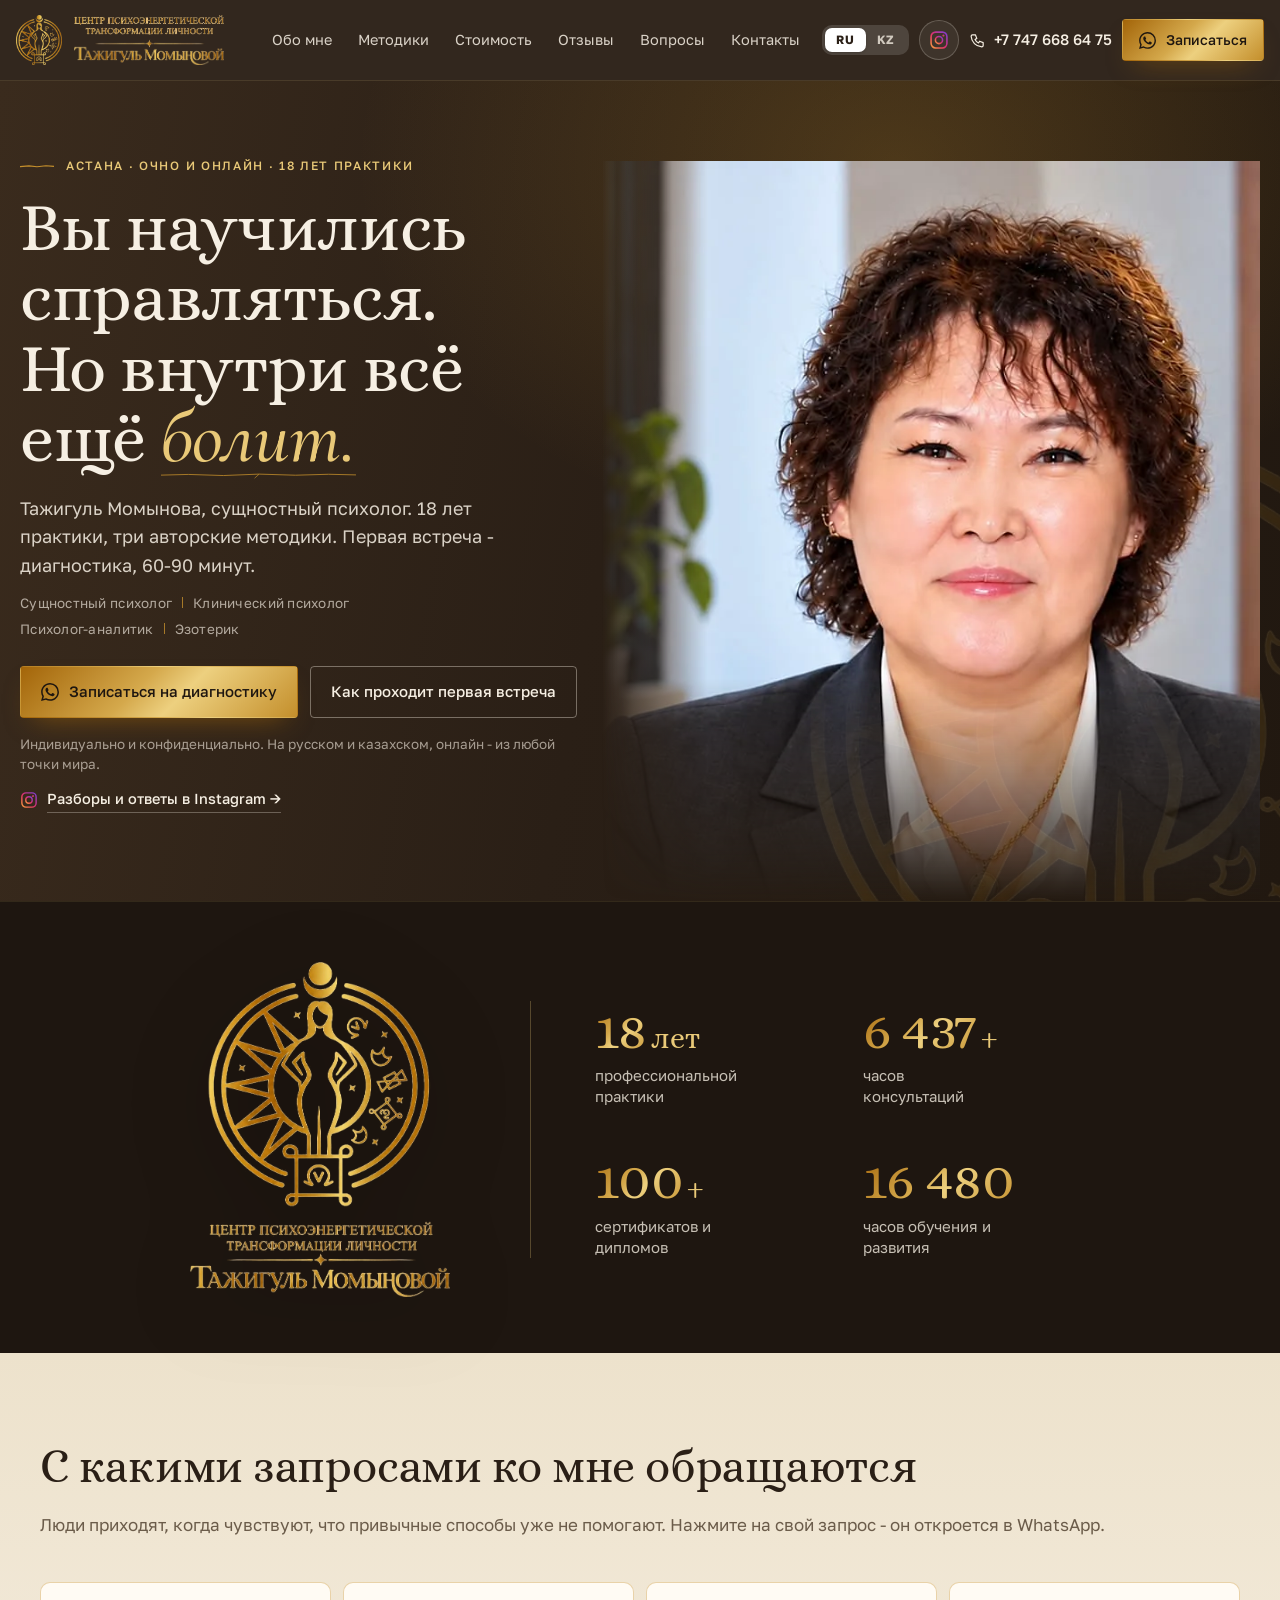
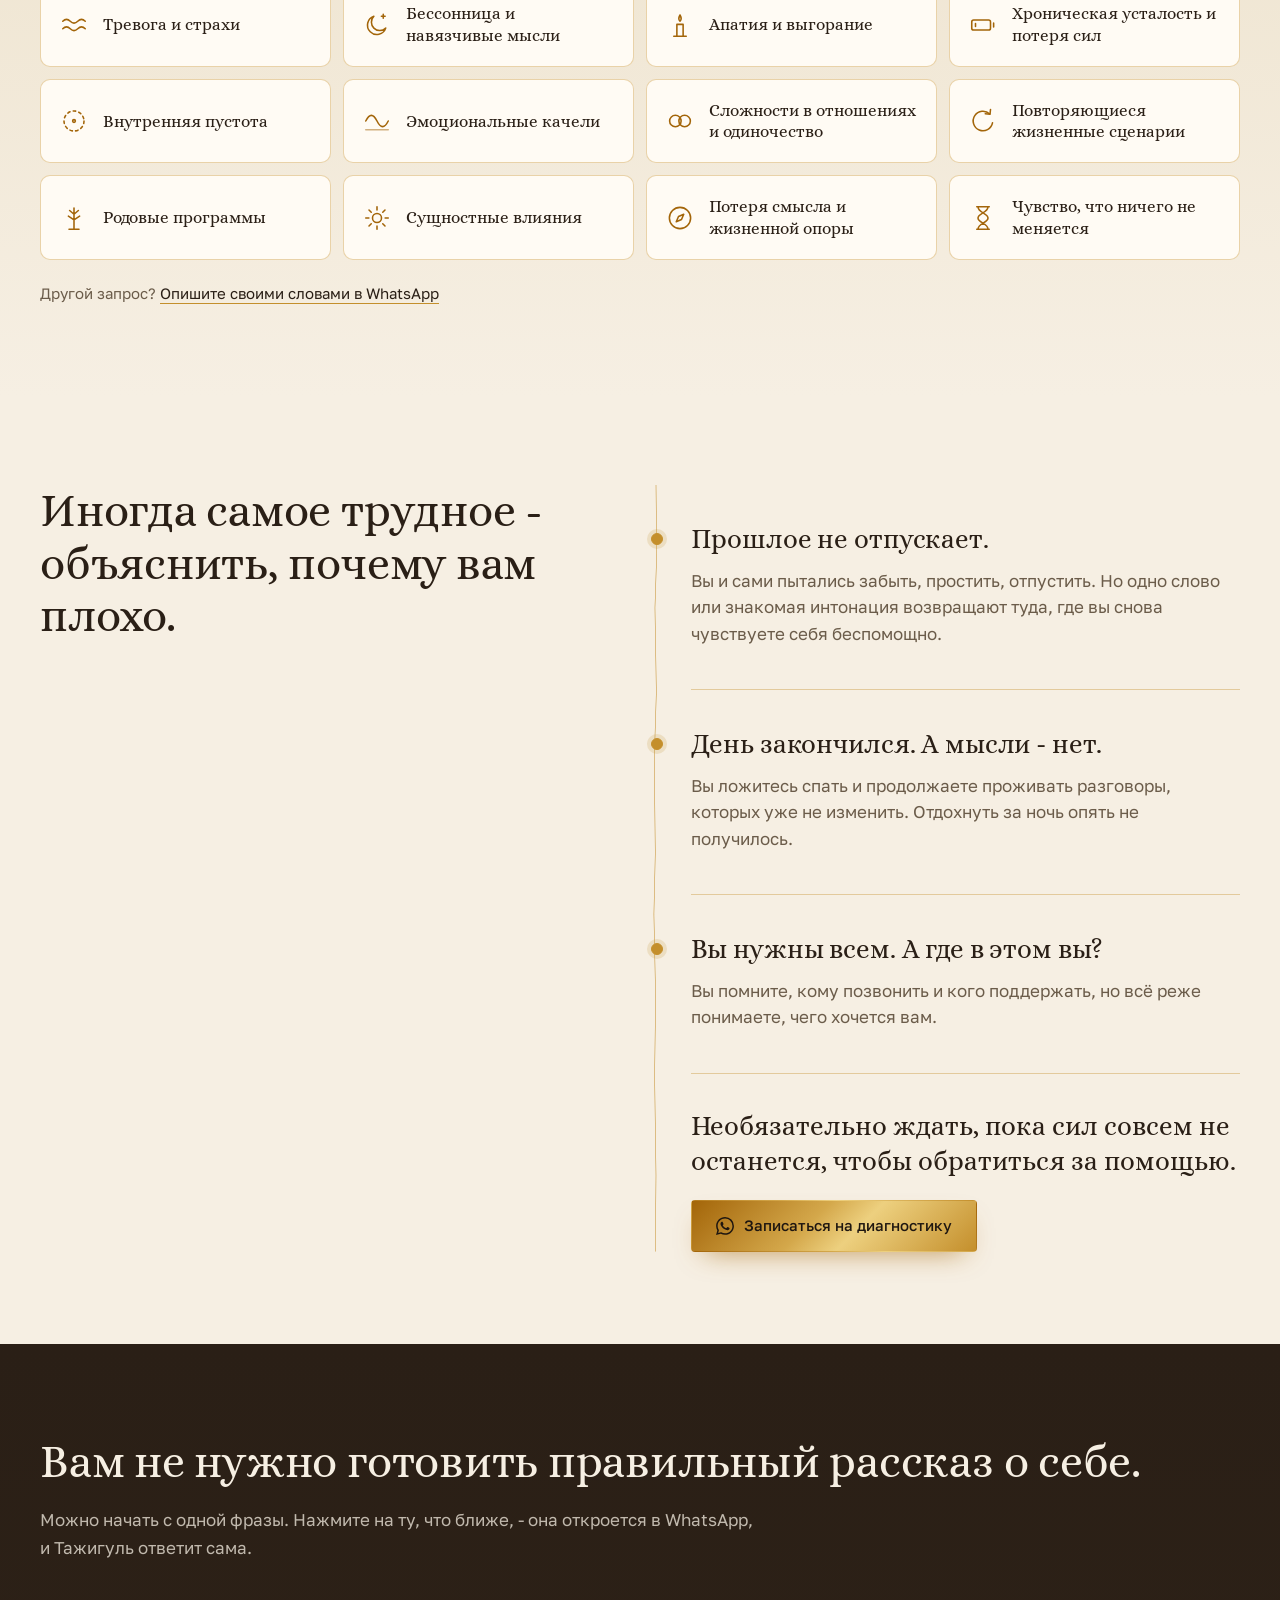
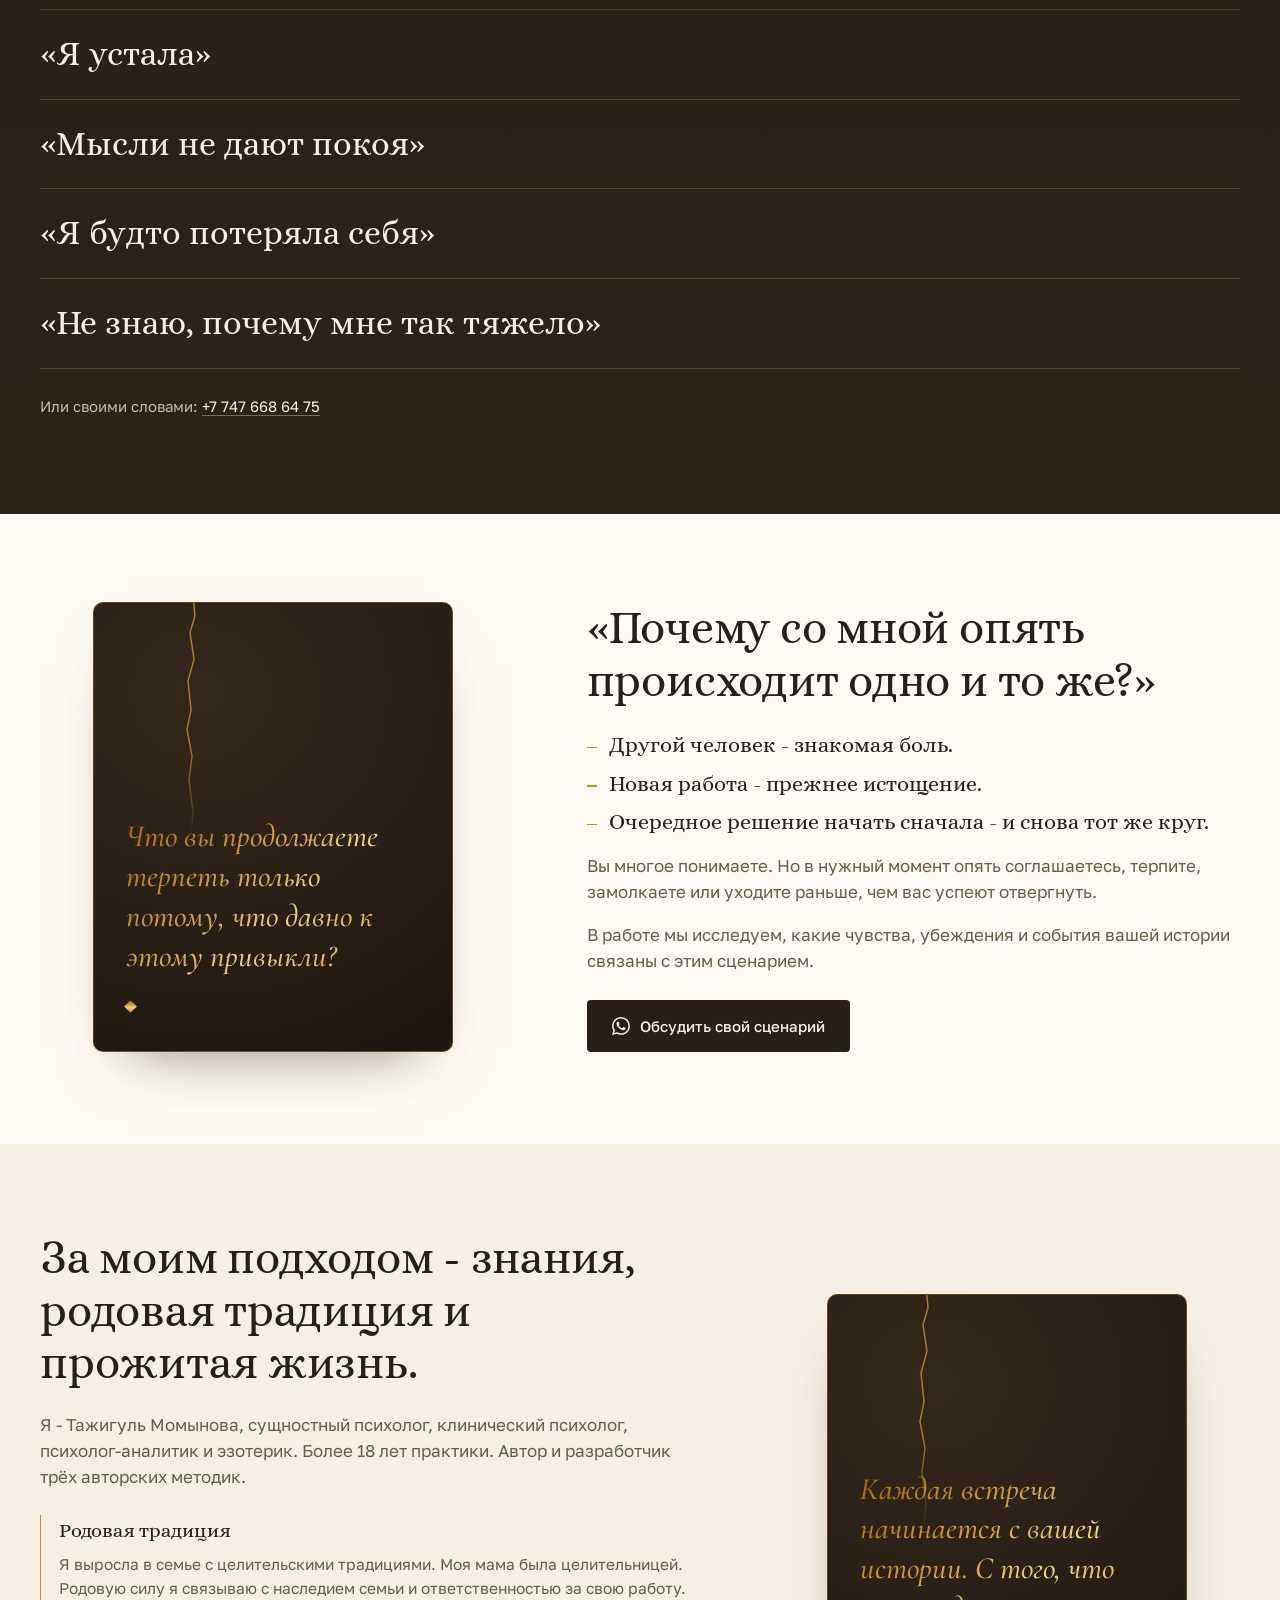
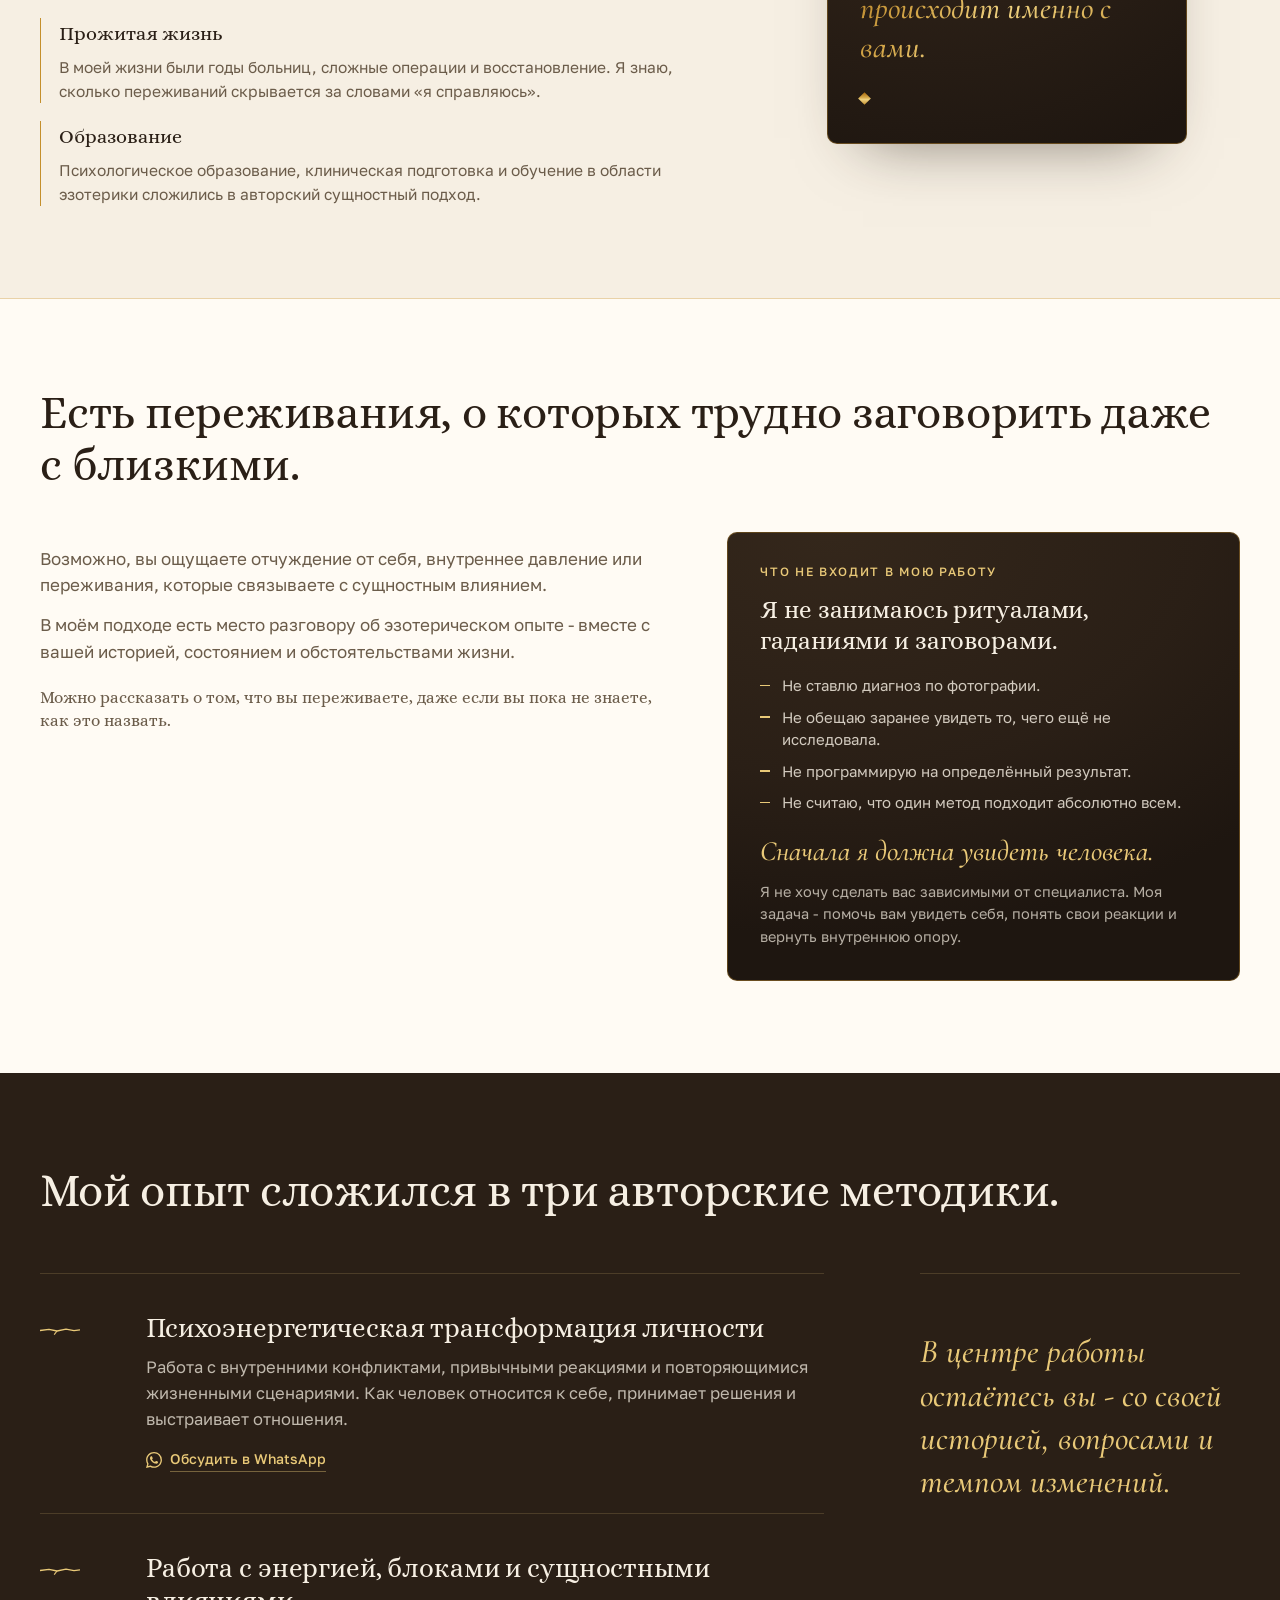
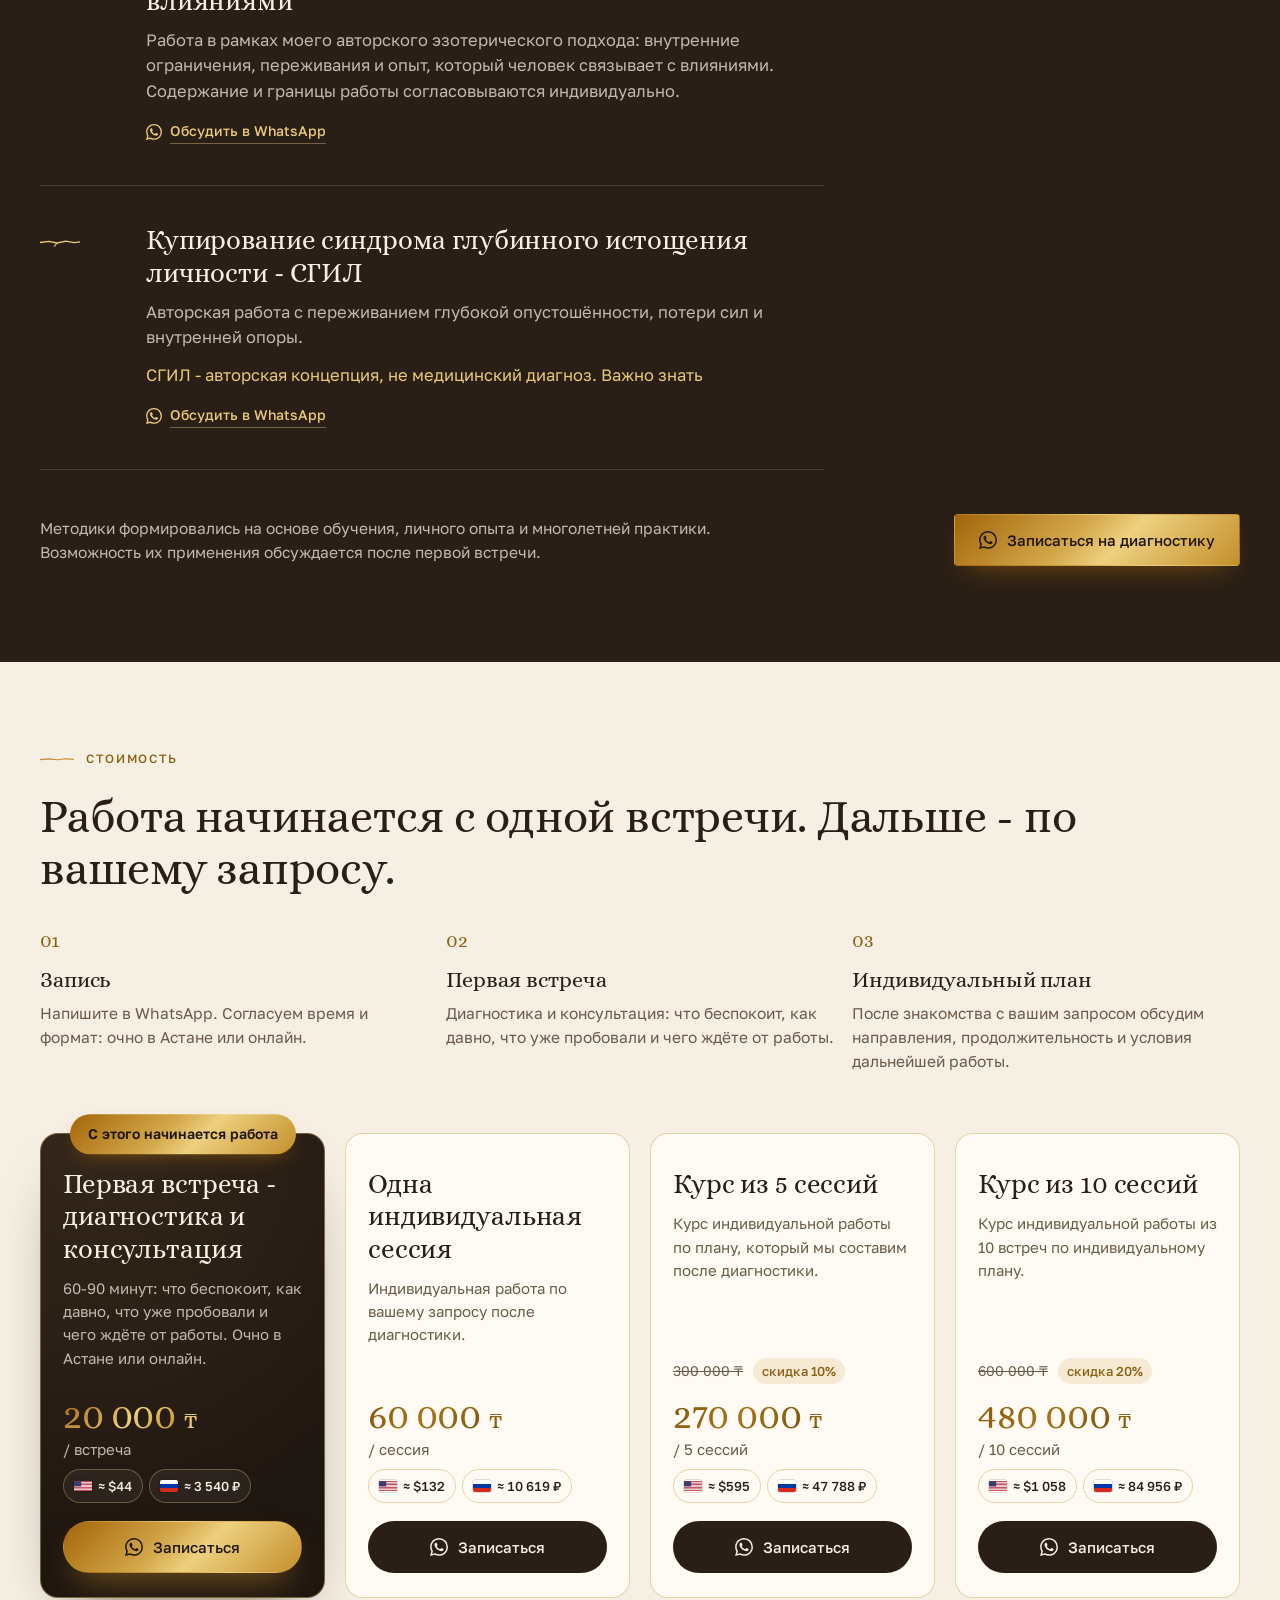
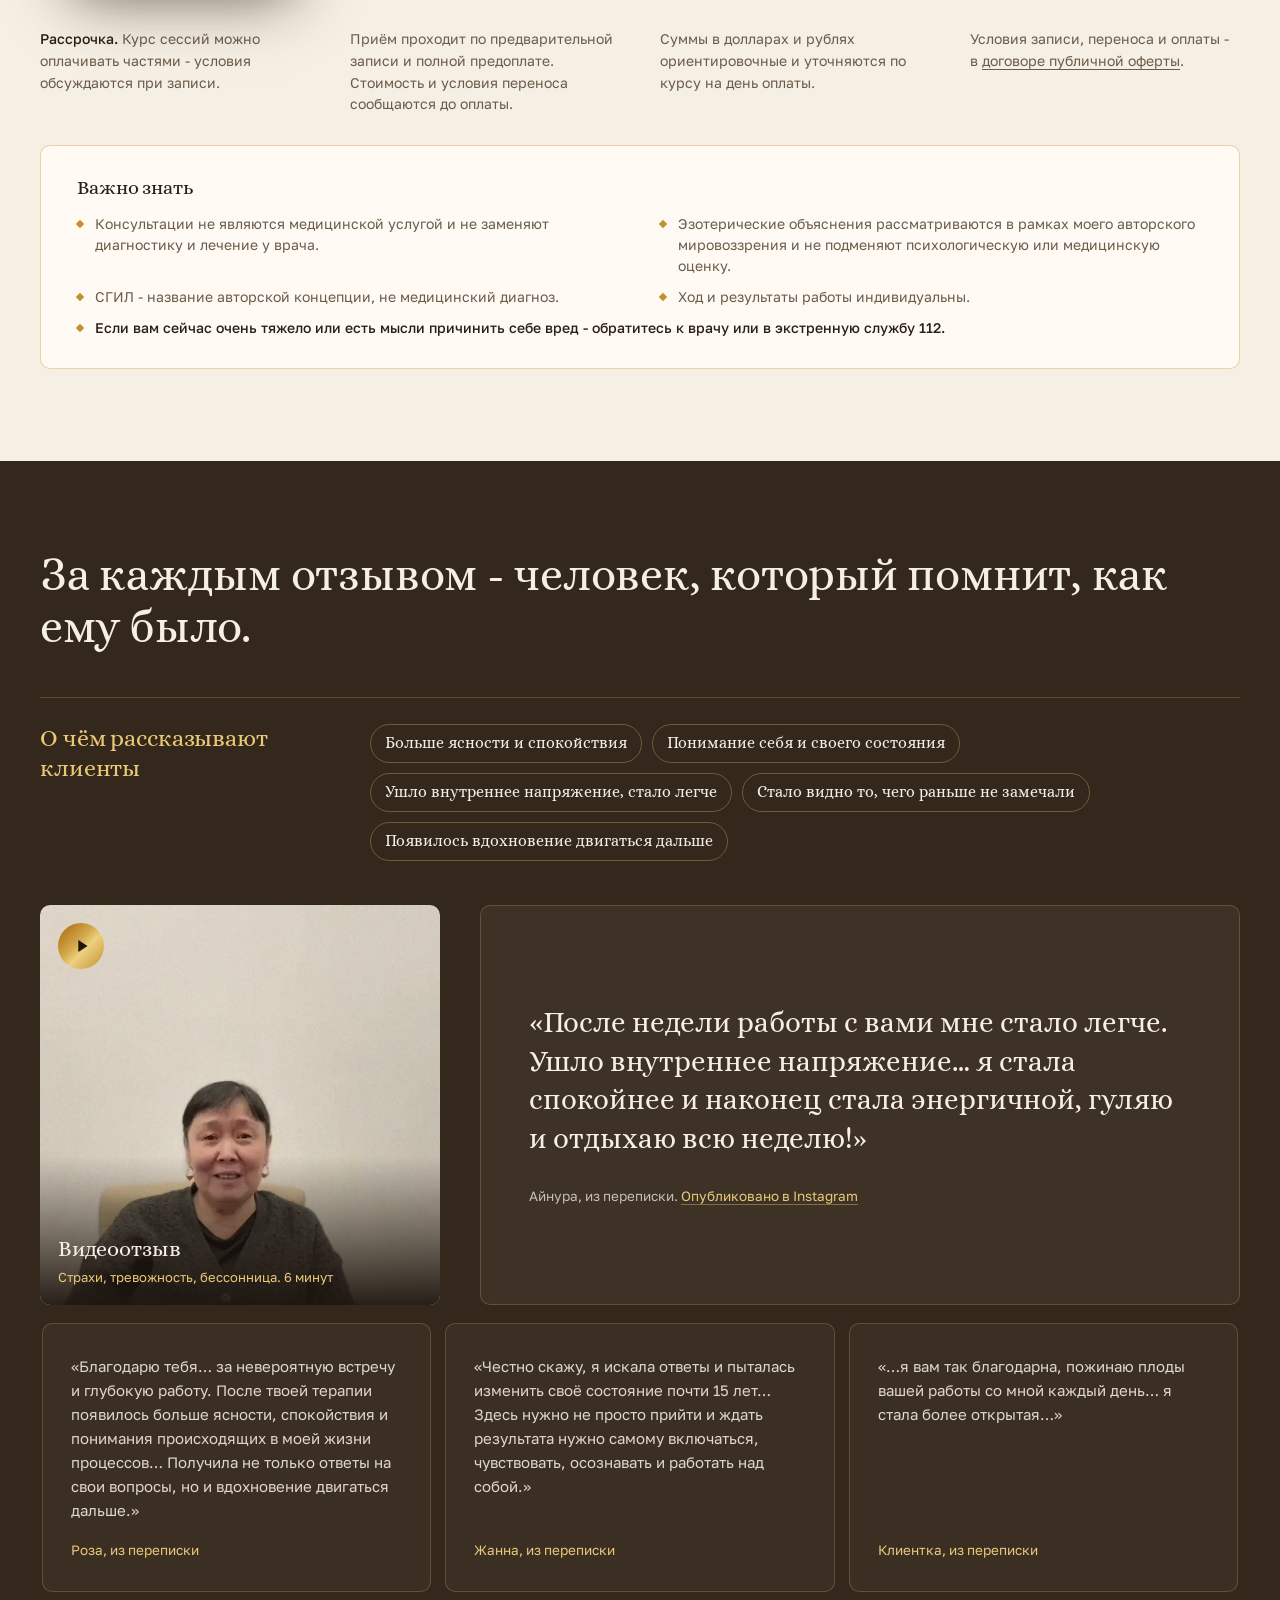
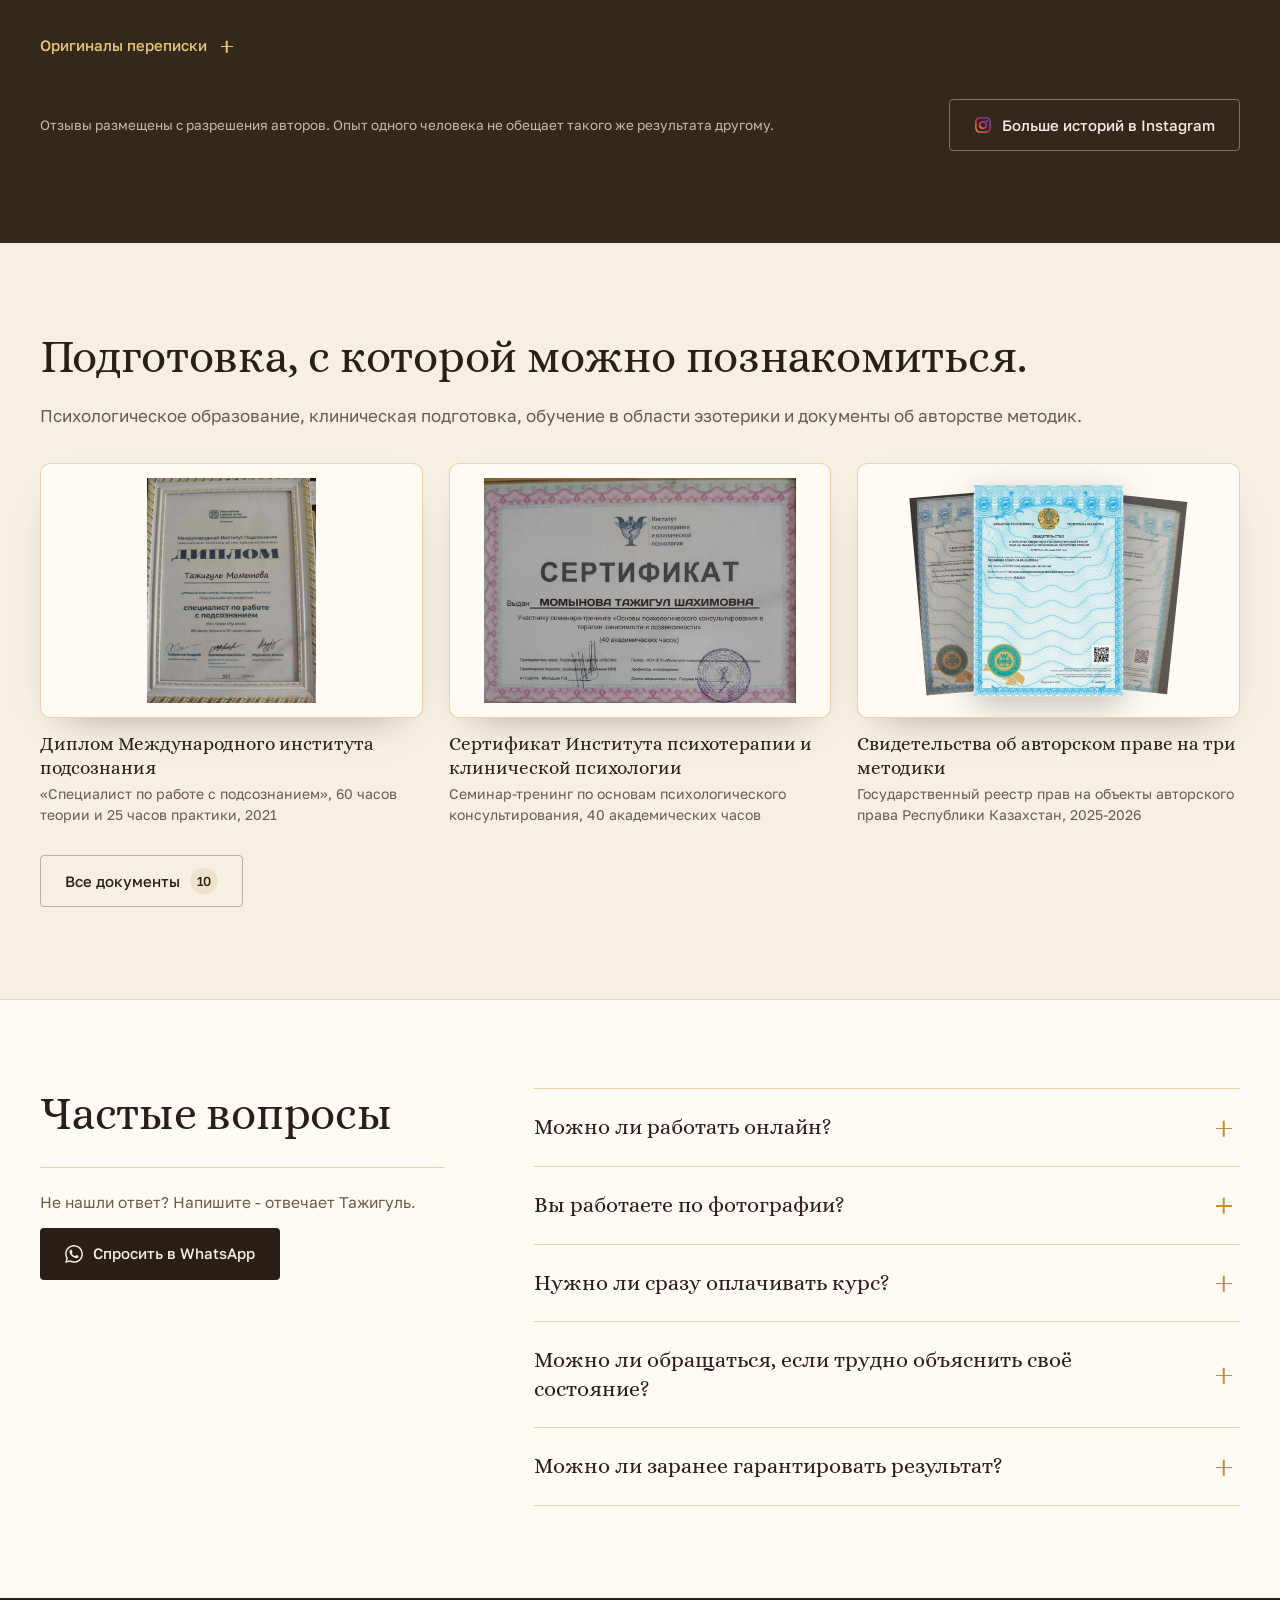
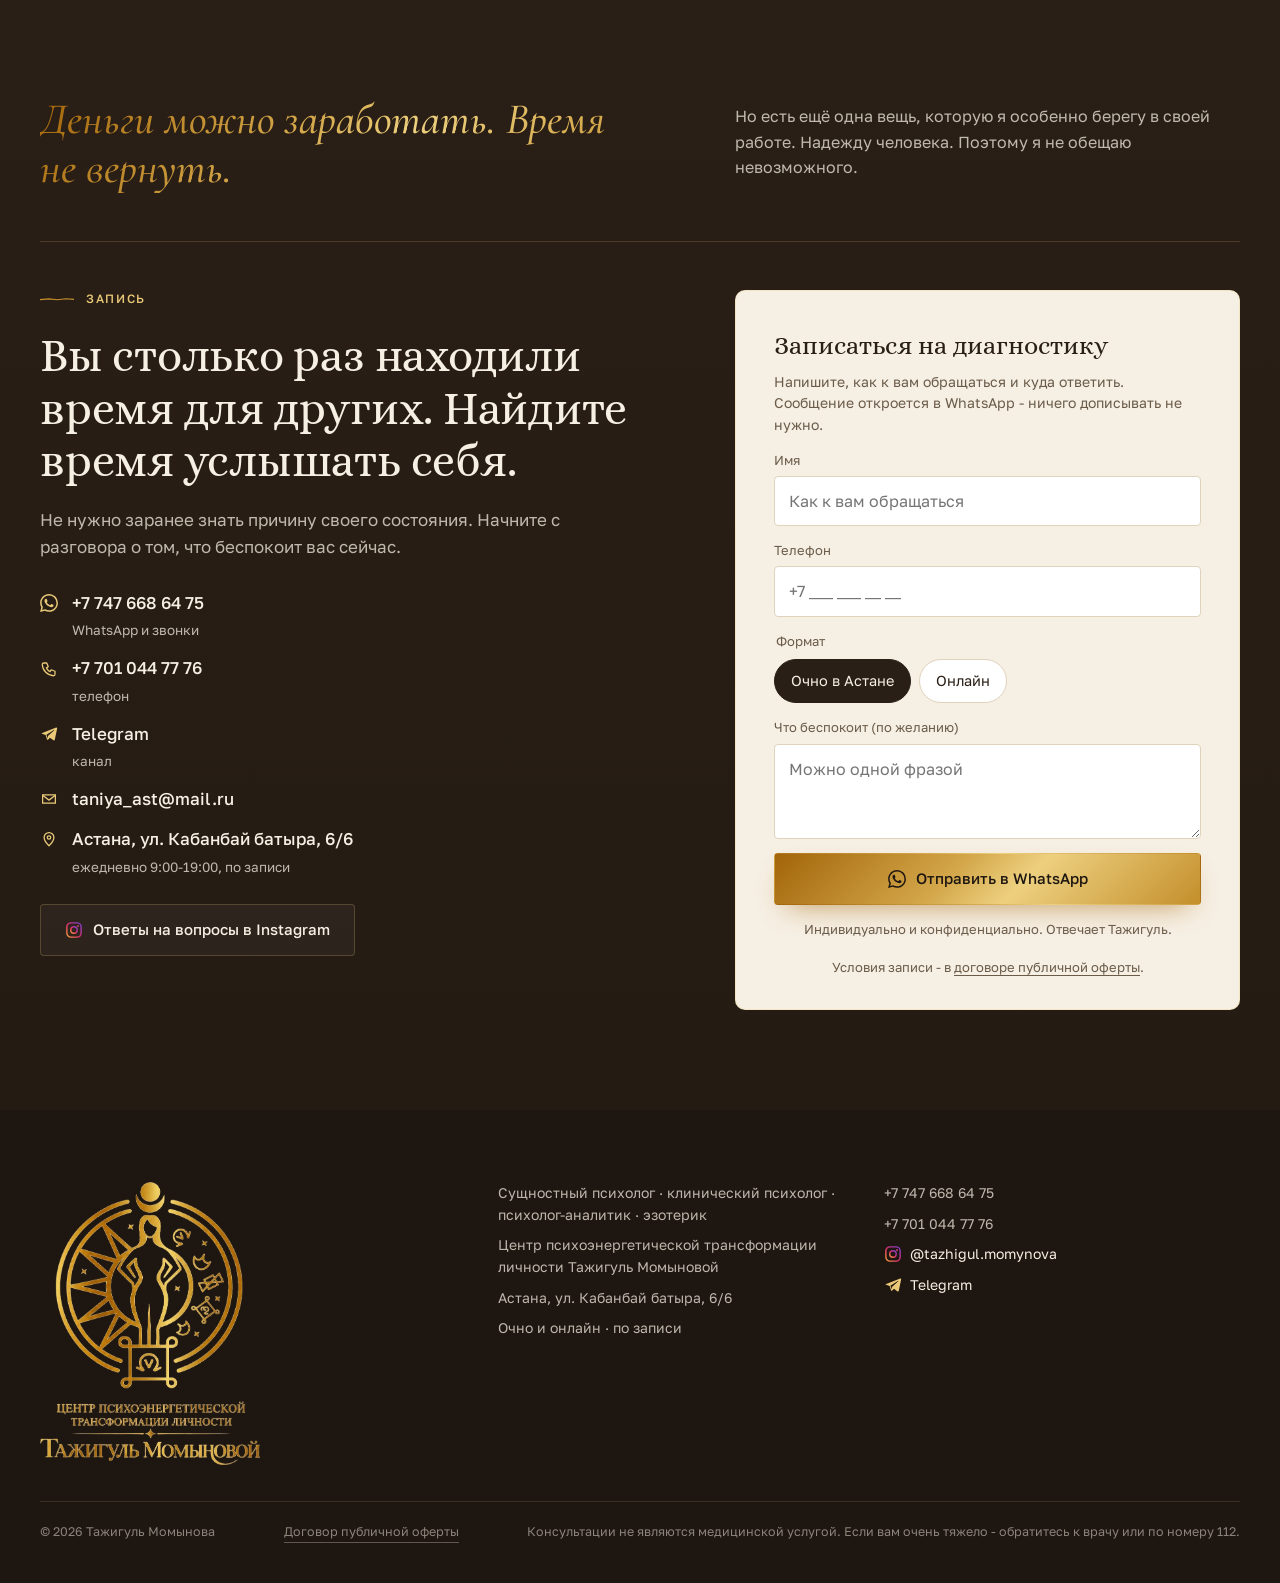
==== commit 17e0ee26: "Блок «опыт в цифрах» рядом с логотипом центра" ====
--- a/index.html
+++ b/index.html
@@ -31,7 +31,7 @@
 <link rel="preconnect" href="https://fonts.gstatic.com" crossorigin>
 <link href="https://fonts.googleapis.com/css2?family=Alice&family=Cormorant:ital,wght@1,500&family=Golos+Text:wght@400;500;600&display=swap" rel="stylesheet">
 <link rel="preload" as="image" href="assets/tazhigul-portrait.webp" fetchpriority="high">
-<link rel="stylesheet" href="styles.css?v=20261103-8">
+<link rel="stylesheet" href="styles.css?v=20261103-9">
 <script type="application/ld+json">
 {
   "@context": "https://schema.org",
@@ -169,6 +169,12 @@
       <img src="assets/logo-full.webp" alt="Центр психоэнергетической трансформации личности Тажигуль Момыновой" width="671" height="864" loading="lazy">
       <span class="shine" aria-hidden="true"></span>
     </figure>
+    <ul class="centr-stats" aria-label="Опыт в цифрах">
+      <li><p class="cs-n"><b data-count="18">18</b><span data-i18n="cs.y">лет</span></p><p data-i18n="cs.1">профессиональной практики</p></li>
+      <li><p class="cs-n"><b data-count="6437">6&nbsp;437</b><span>+</span></p><p data-i18n="cs.2">часов консультаций</p></li>
+      <li><p class="cs-n"><b data-count="100">100</b><span>+</span></p><p data-i18n="cs.3">сертификатов и дипломов</p></li>
+      <li><p class="cs-n"><b data-count="16480">16&nbsp;480</b></p><p data-i18n="cs.4">часов обучения и развития</p></li>
+    </ul>
   </div>
 </section>
 
@@ -630,6 +636,6 @@
   </figure>
 </div>
 
-<script src="script.js?v=20261103-8" defer></script>
+<script src="script.js?v=20261103-9" defer></script>
 </body>
 </html>
--- a/styles.css
+++ b/styles.css
@@ -702,3 +702,18 @@
 .foot-of{border-bottom:1px solid rgba(246,239,227,.3)}
 @media (min-width:760px){.pkgs{grid-template-columns:repeat(2,minmax(0,1fr))}}
 @media (min-width:1140px){.pkgs{grid-template-columns:repeat(4,minmax(0,1fr));gap:20px}.pkg{padding:34px 22px 24px}.pkg-sum b{font-size:clamp(38px,3vw,44px)}.pkg-fx{gap:6px}.pkg-fx li{padding:6px 10px;font-size:13px;gap:6px}.pkg-per{flex-basis:100%;margin-top:8px}}
+
+/* опыт в цифрах */
+.centr-stats{list-style:none;margin:0;padding:0;display:grid;grid-template-columns:repeat(2,minmax(0,1fr));gap:30px 18px;width:100%;max-width:520px;text-align:center}
+.centr-stats li{display:flex;flex-direction:column;align-items:center;gap:8px}
+.cs-n{display:flex;align-items:baseline;justify-content:center;gap:4px;line-height:1}
+.cs-n b{display:inline-block;font:400 clamp(40px,9vw,58px)/1 var(--ff-d);font-weight:400;letter-spacing:-.01em;background:var(--metal);-webkit-background-clip:text;background-clip:text;color:transparent;font-variant-numeric:lining-nums tabular-nums}
+.cs-n span{font:400 clamp(22px,4.6vw,30px)/1 var(--ff-d);color:var(--gold-light)}
+.centr-stats li > p:last-child{font-size:15px;line-height:1.4;color:rgba(246,239,227,.78);max-width:16ch}
+@media (min-width:1024px){
+  .centr-in{gap:80px}
+  .centr-stats{max-width:560px;gap:44px 40px;border-left:1px solid rgba(233,201,120,.28);padding-left:64px;text-align:left}
+  .centr-stats li{align-items:flex-start}
+  .cs-n{justify-content:flex-start}
+  .cs-n b{font-size:clamp(50px,4.4vw,64px)}
+}
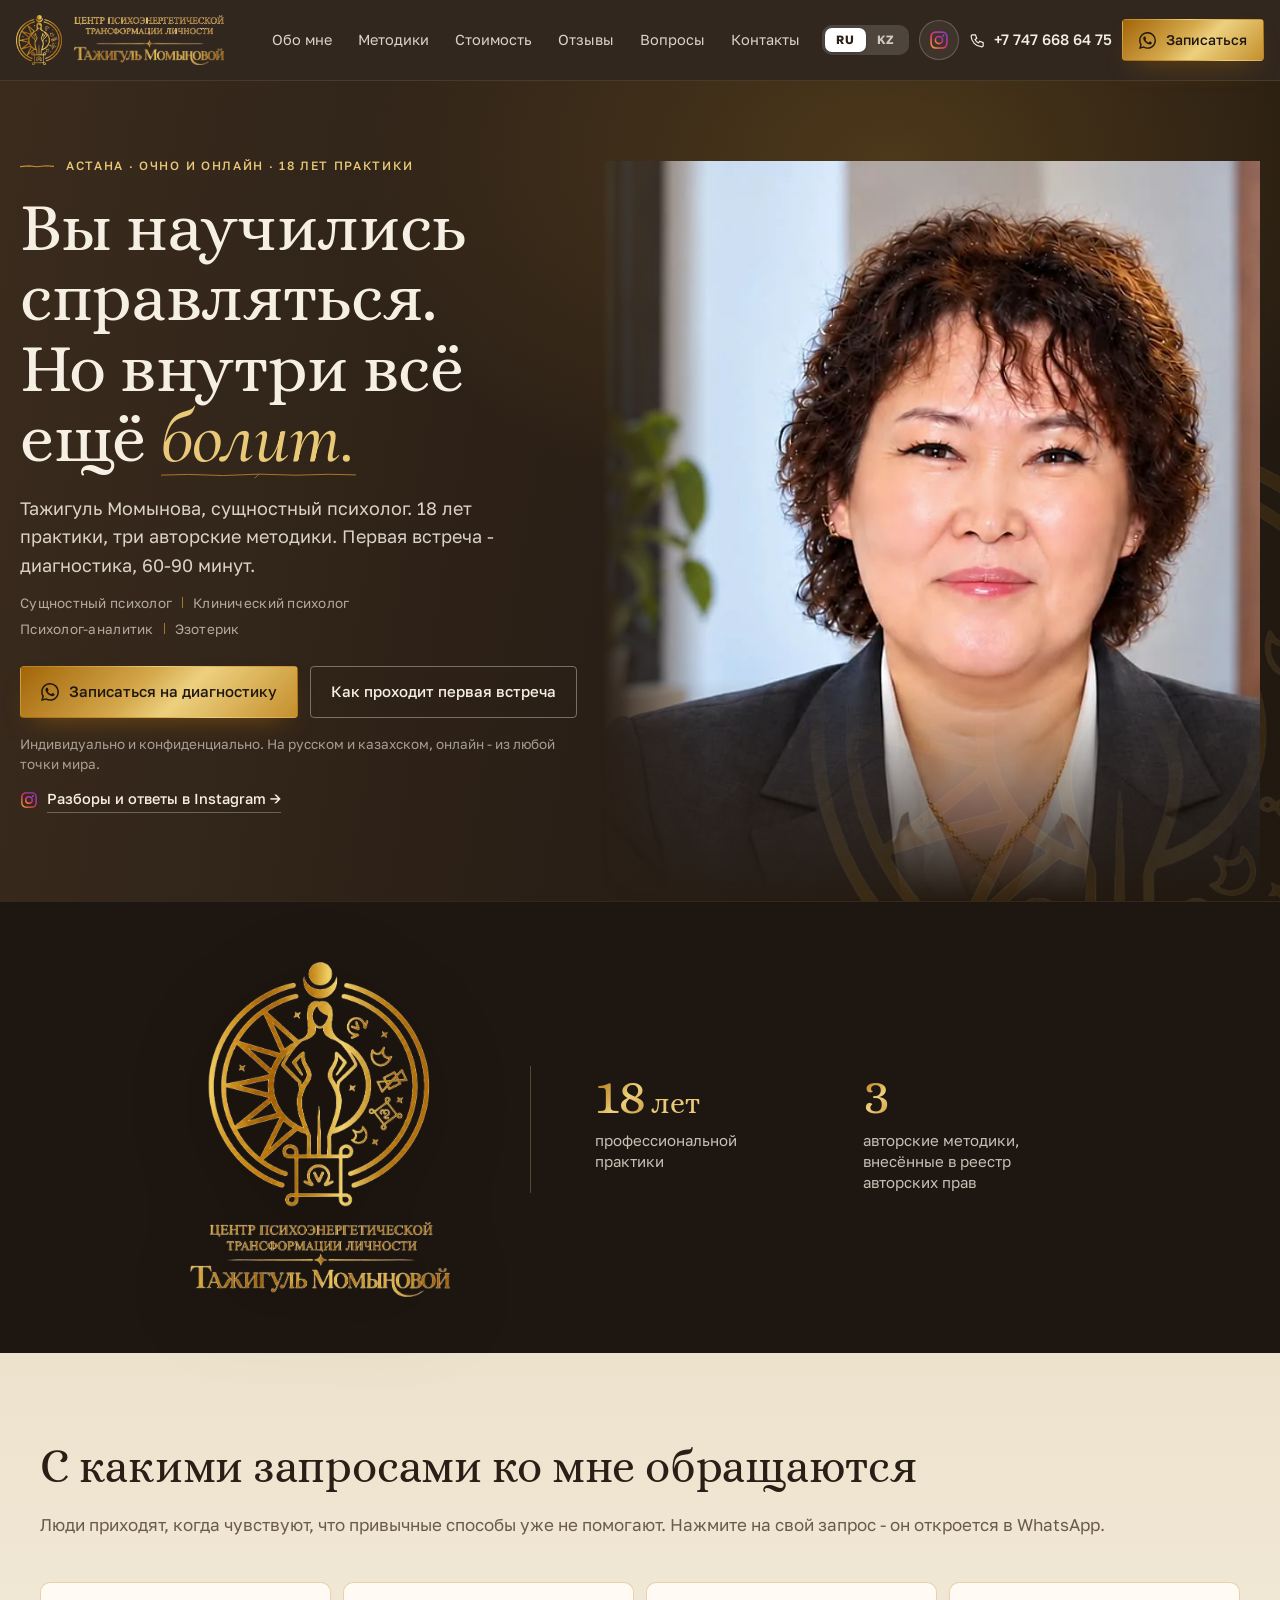
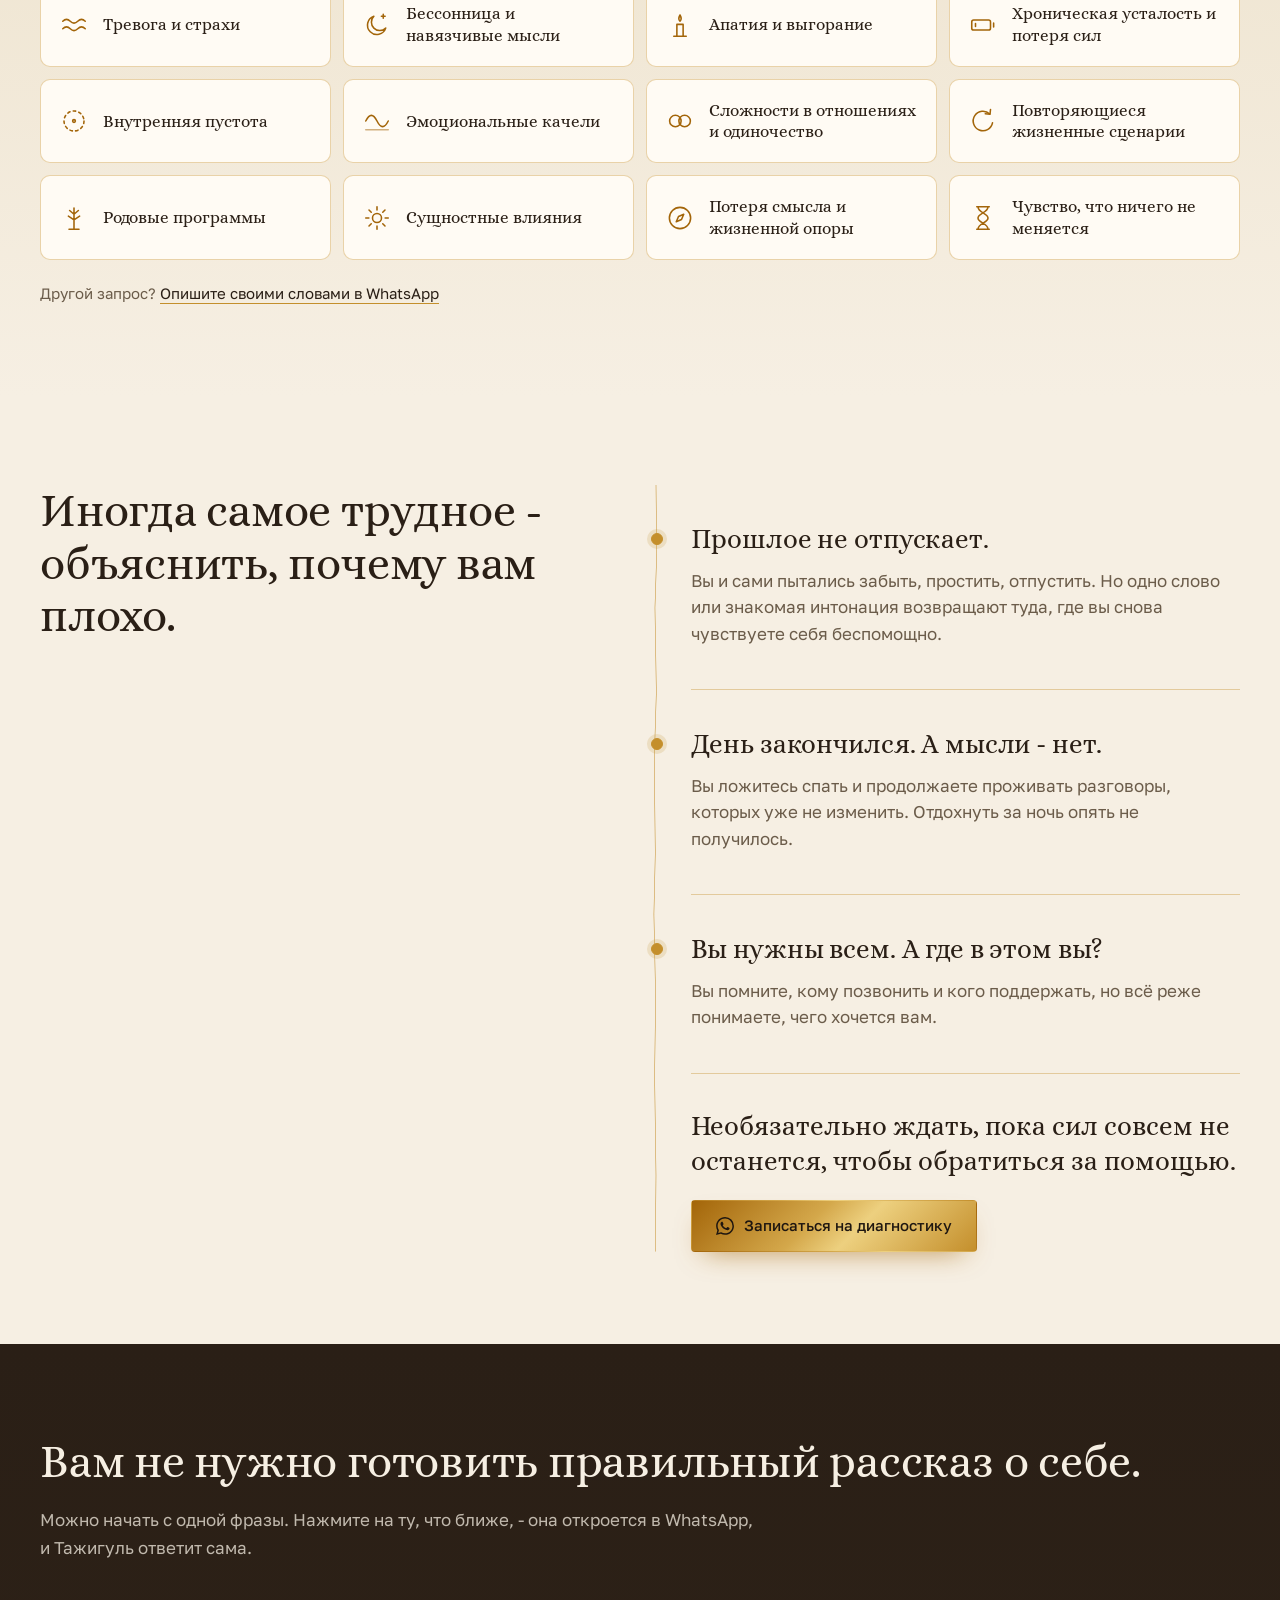
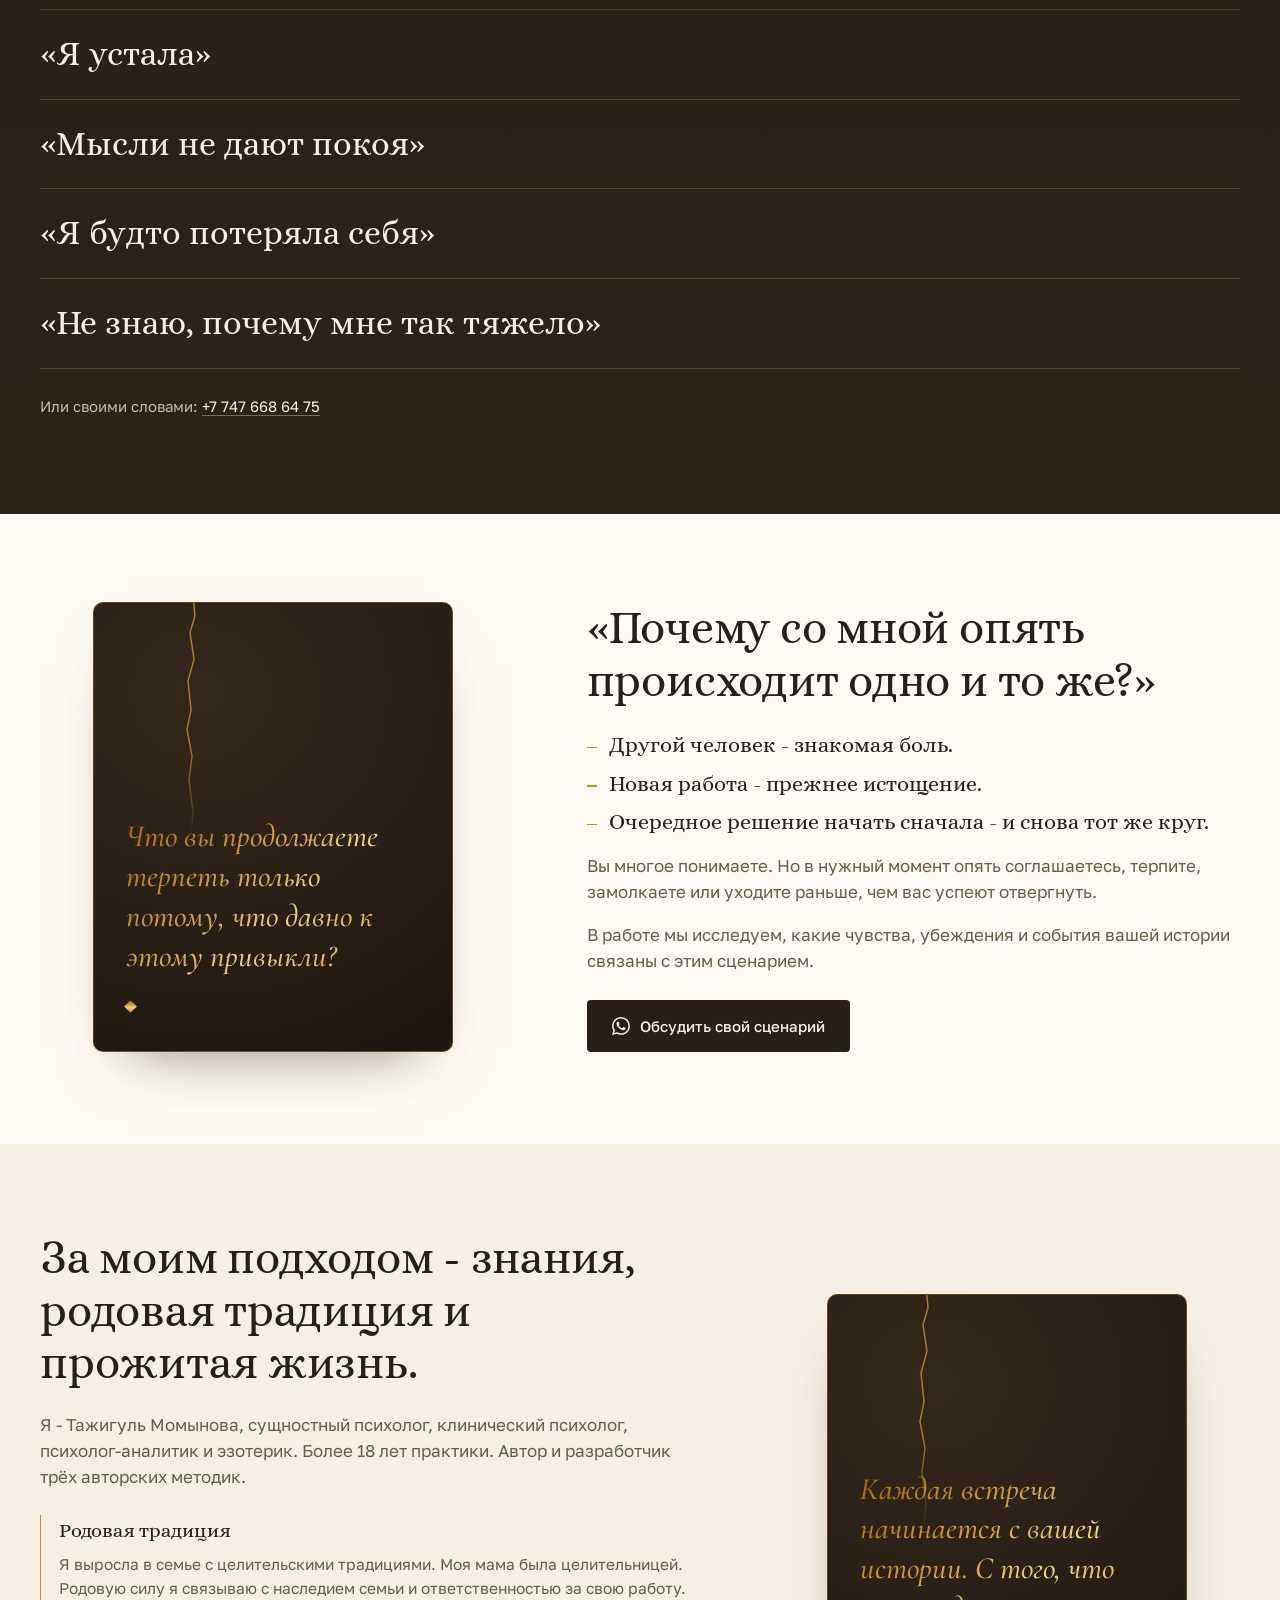
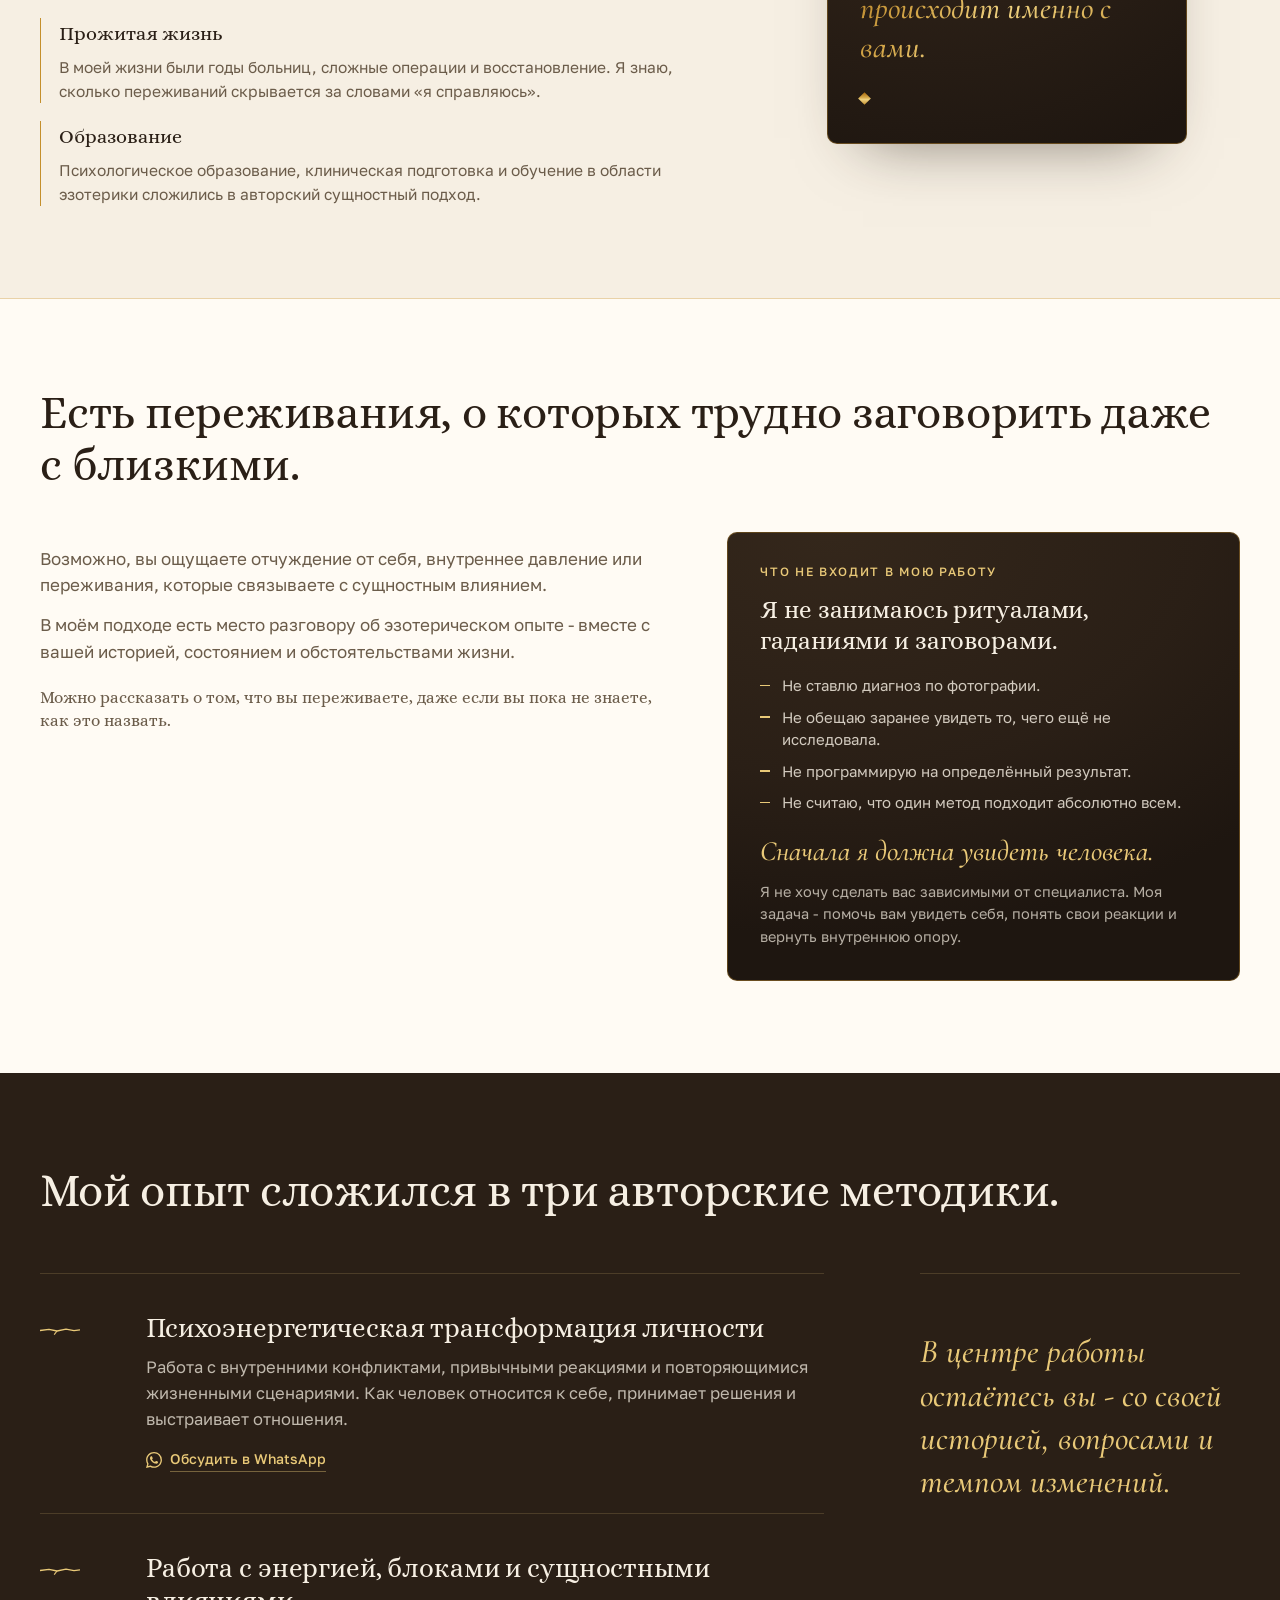
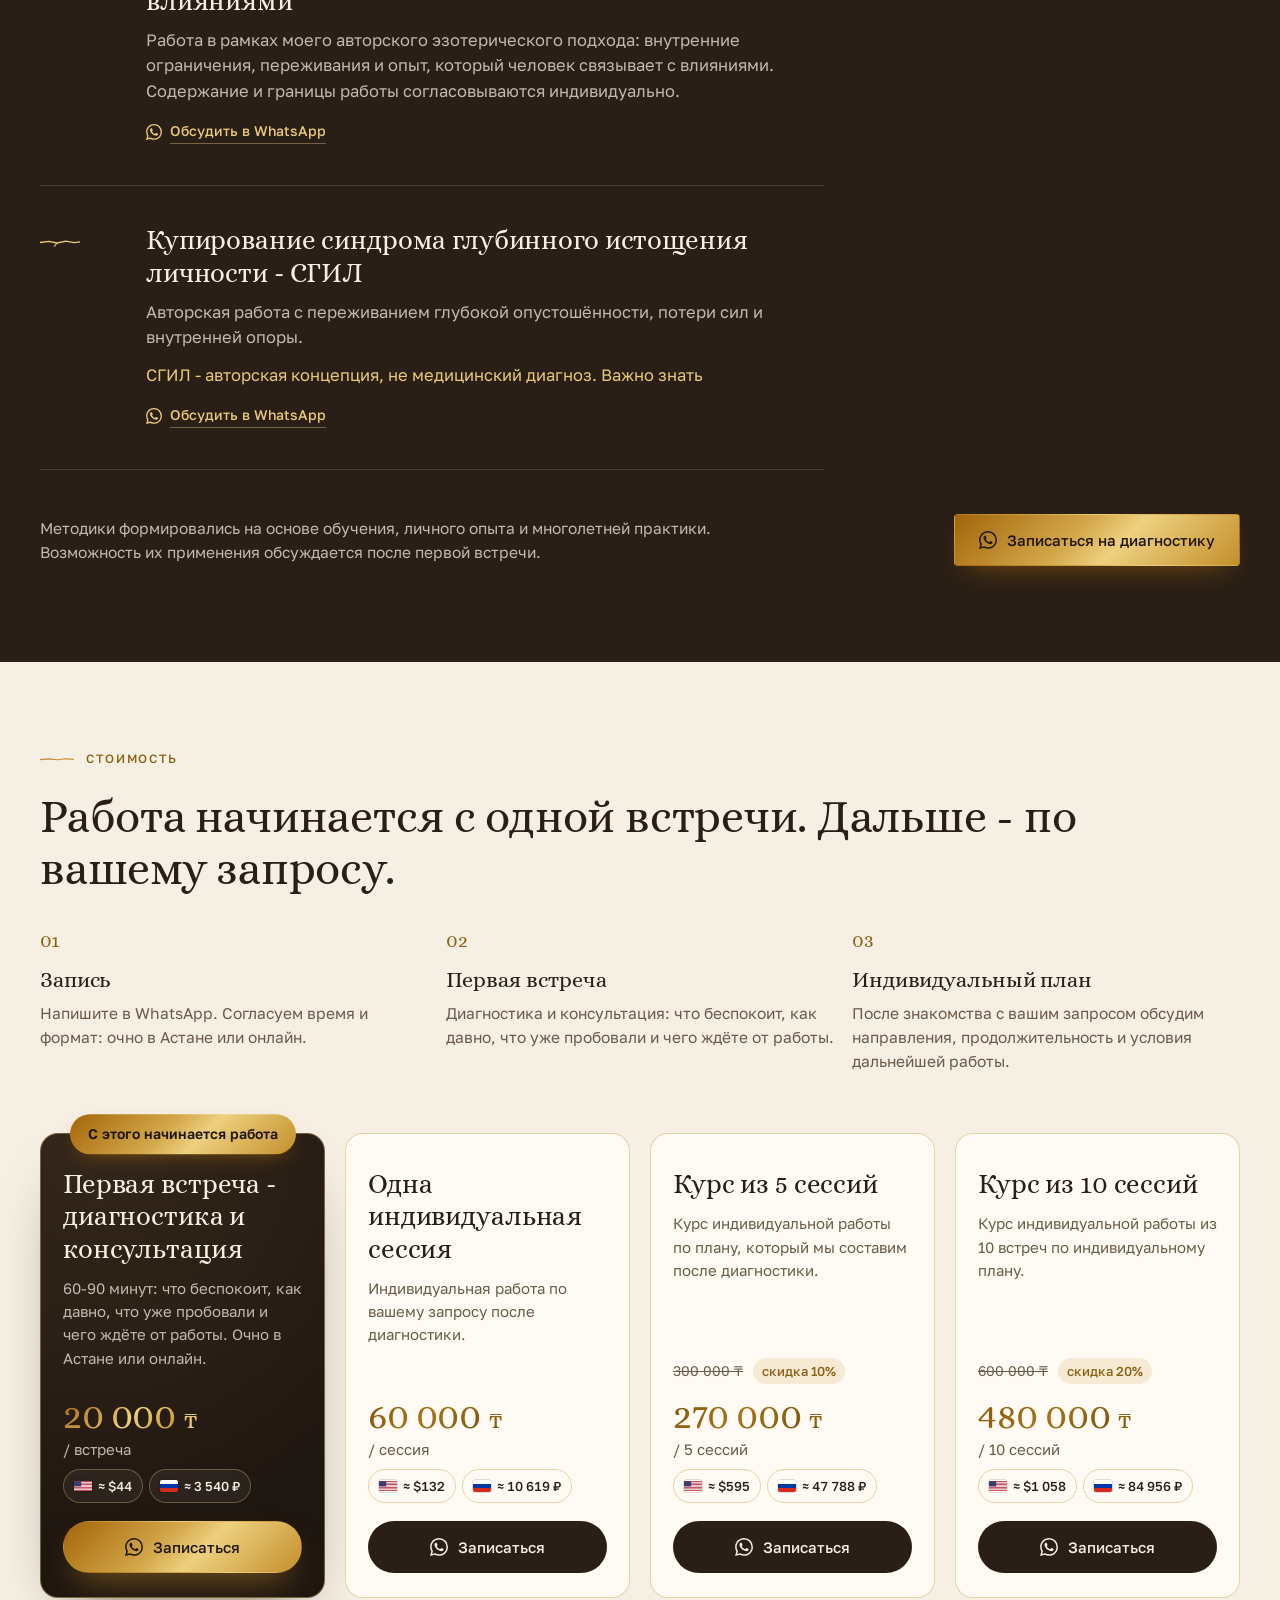
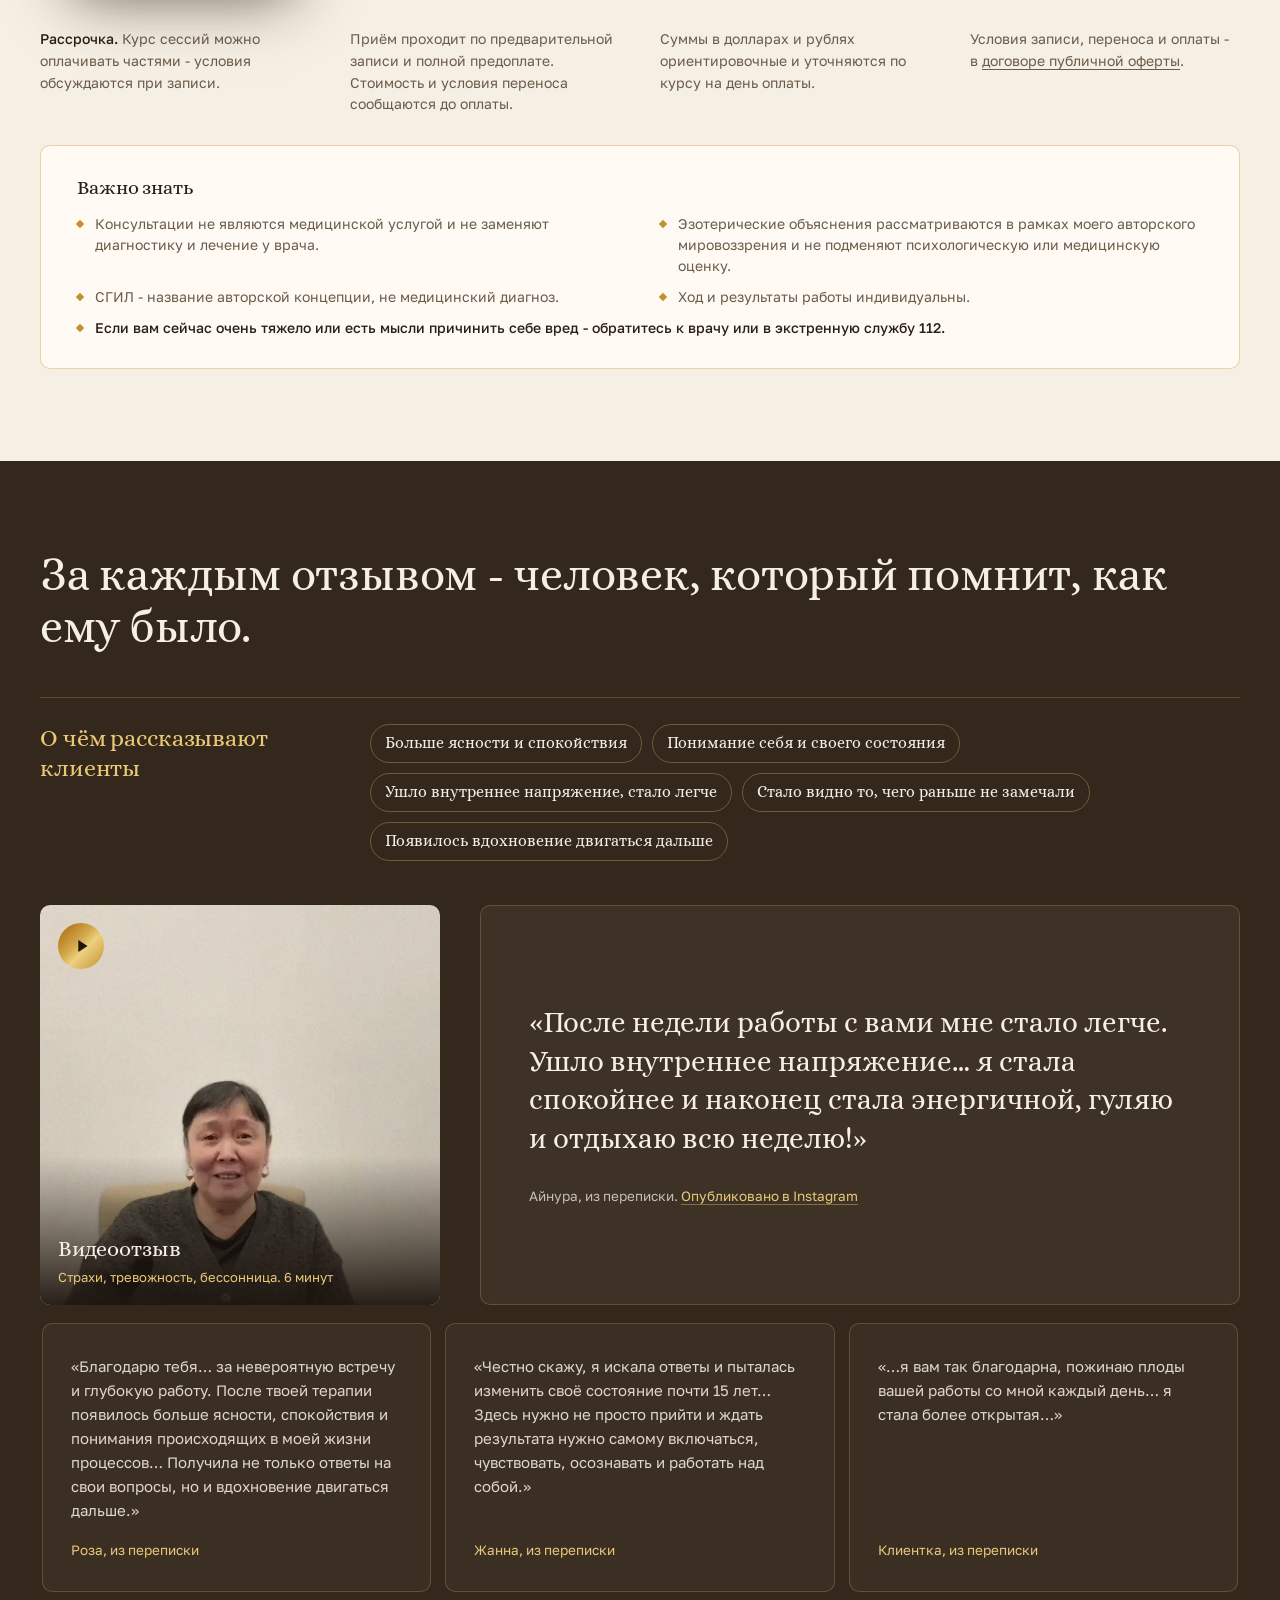
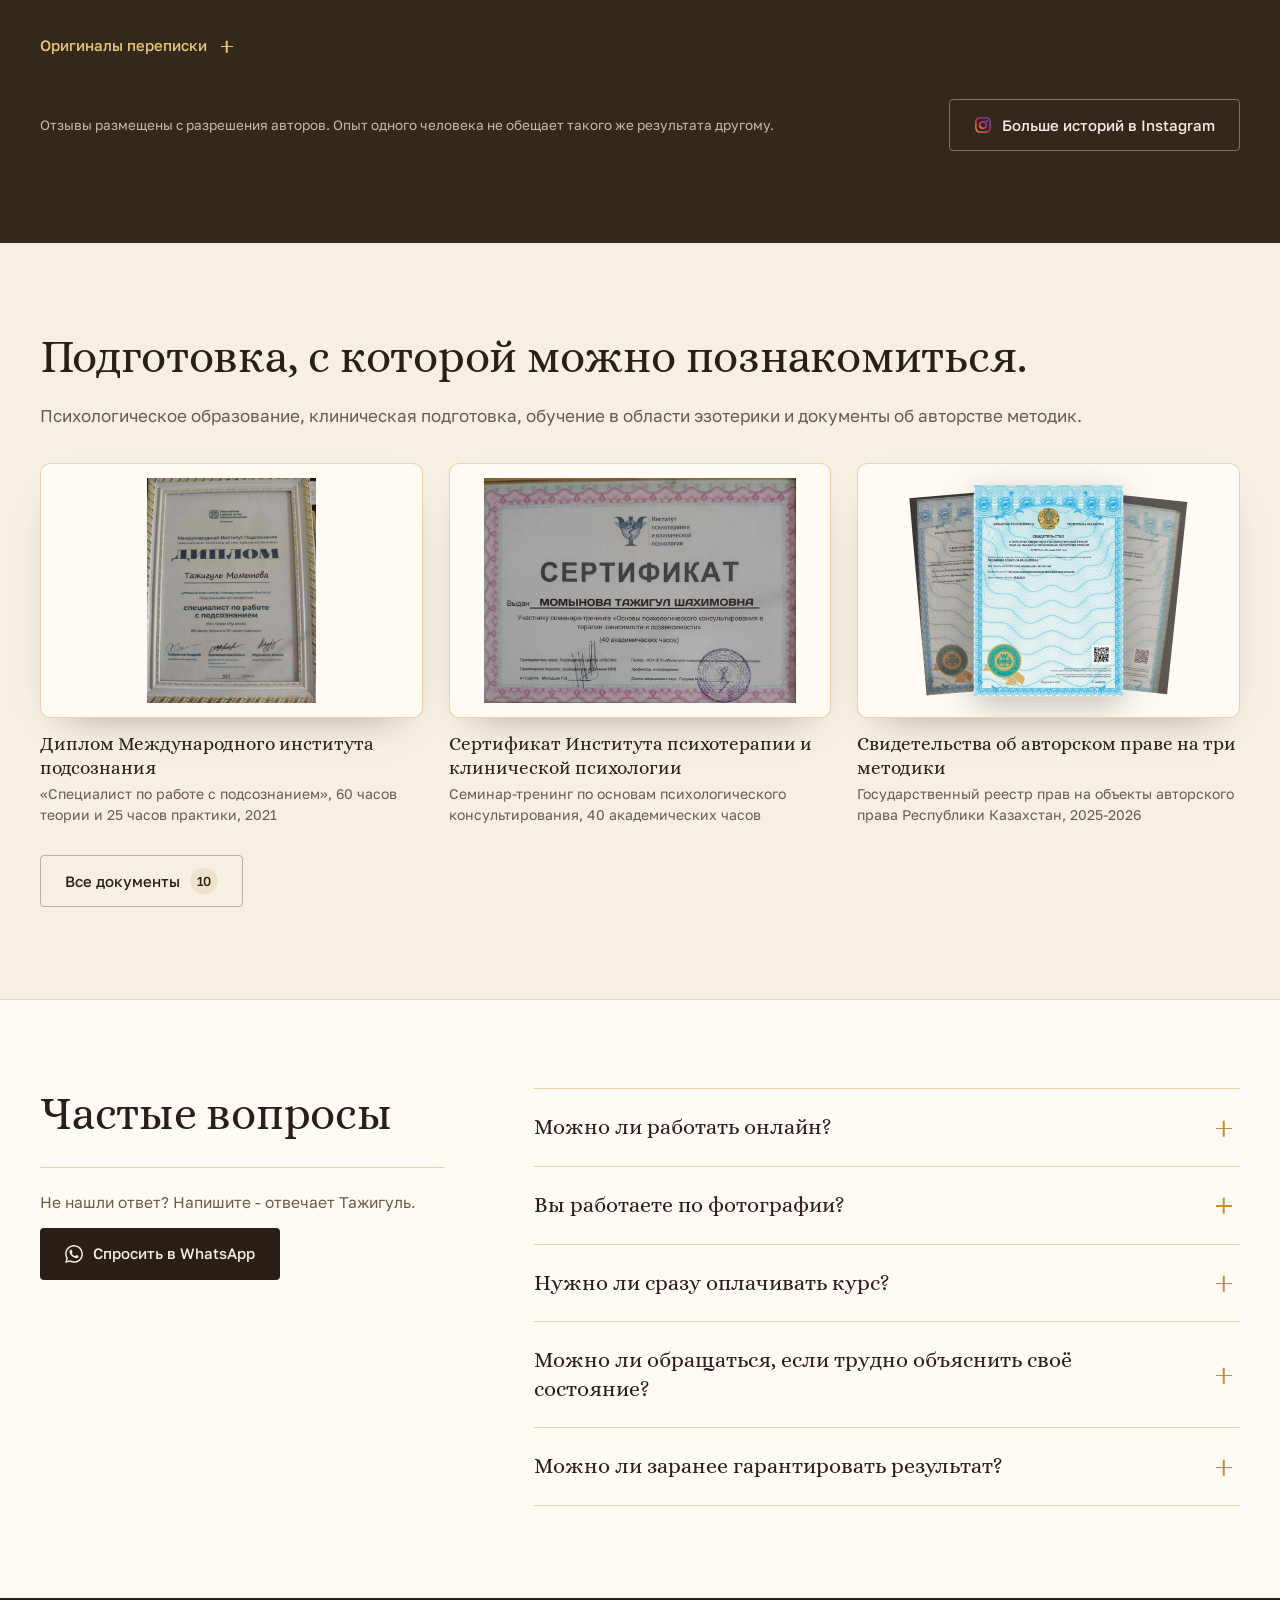
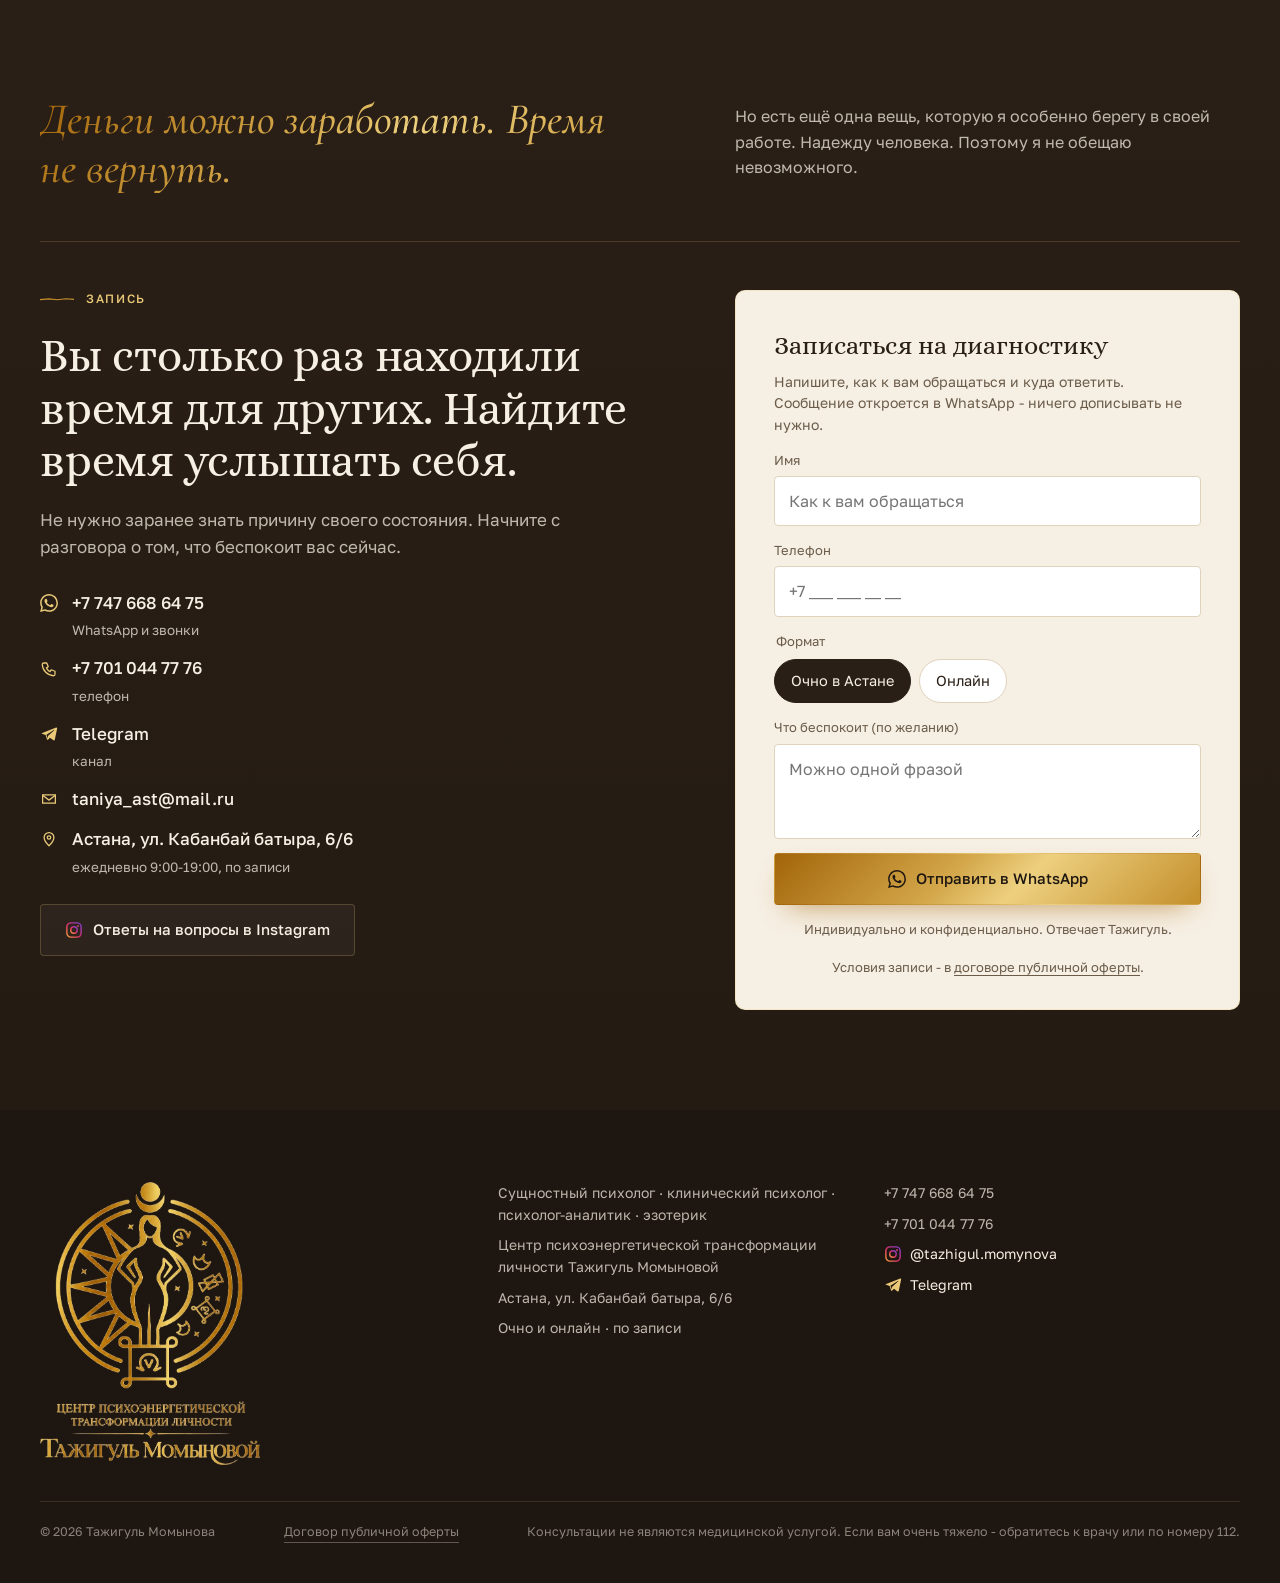
==== commit 6902f480: "Опыт в цифрах: только подтверждённые данные - 18 лет и 3 авторские методики" ====
--- a/index.html
+++ b/index.html
@@ -31,7 +31,7 @@
 <link rel="preconnect" href="https://fonts.gstatic.com" crossorigin>
 <link href="https://fonts.googleapis.com/css2?family=Alice&family=Cormorant:ital,wght@1,500&family=Golos+Text:wght@400;500;600&display=swap" rel="stylesheet">
 <link rel="preload" as="image" href="assets/tazhigul-portrait.webp" fetchpriority="high">
-<link rel="stylesheet" href="styles.css?v=20261103-9">
+<link rel="stylesheet" href="styles.css?v=20261103-10">
 <script type="application/ld+json">
 {
   "@context": "https://schema.org",
@@ -171,9 +171,7 @@
     </figure>
     <ul class="centr-stats" aria-label="Опыт в цифрах">
       <li><p class="cs-n"><b data-count="18">18</b><span data-i18n="cs.y">лет</span></p><p data-i18n="cs.1">профессиональной практики</p></li>
-      <li><p class="cs-n"><b data-count="6437">6&nbsp;437</b><span>+</span></p><p data-i18n="cs.2">часов консультаций</p></li>
-      <li><p class="cs-n"><b data-count="100">100</b><span>+</span></p><p data-i18n="cs.3">сертификатов и дипломов</p></li>
-      <li><p class="cs-n"><b data-count="16480">16&nbsp;480</b></p><p data-i18n="cs.4">часов обучения и развития</p></li>
+      <li><p class="cs-n"><b data-count="3">3</b></p><p data-i18n="cs.m">авторские методики, внесённые в реестр авторских прав</p></li>
     </ul>
   </div>
 </section>
@@ -636,6 +634,6 @@
   </figure>
 </div>
 
-<script src="script.js?v=20261103-9" defer></script>
+<script src="script.js?v=20261103-10" defer></script>
 </body>
 </html>
--- a/styles.css
+++ b/styles.css
@@ -709,7 +709,7 @@
 .cs-n{display:flex;align-items:baseline;justify-content:center;gap:4px;line-height:1}
 .cs-n b{display:inline-block;font:400 clamp(40px,9vw,58px)/1 var(--ff-d);font-weight:400;letter-spacing:-.01em;background:var(--metal);-webkit-background-clip:text;background-clip:text;color:transparent;font-variant-numeric:lining-nums tabular-nums}
 .cs-n span{font:400 clamp(22px,4.6vw,30px)/1 var(--ff-d);color:var(--gold-light)}
-.centr-stats li > p:last-child{font-size:15px;line-height:1.4;color:rgba(246,239,227,.78);max-width:16ch}
+.centr-stats li > p:last-child{font-size:15px;line-height:1.4;color:rgba(246,239,227,.78);max-width:20ch}
 @media (min-width:1024px){
   .centr-in{gap:80px}
   .centr-stats{max-width:560px;gap:44px 40px;border-left:1px solid rgba(233,201,120,.28);padding-left:64px;text-align:left}
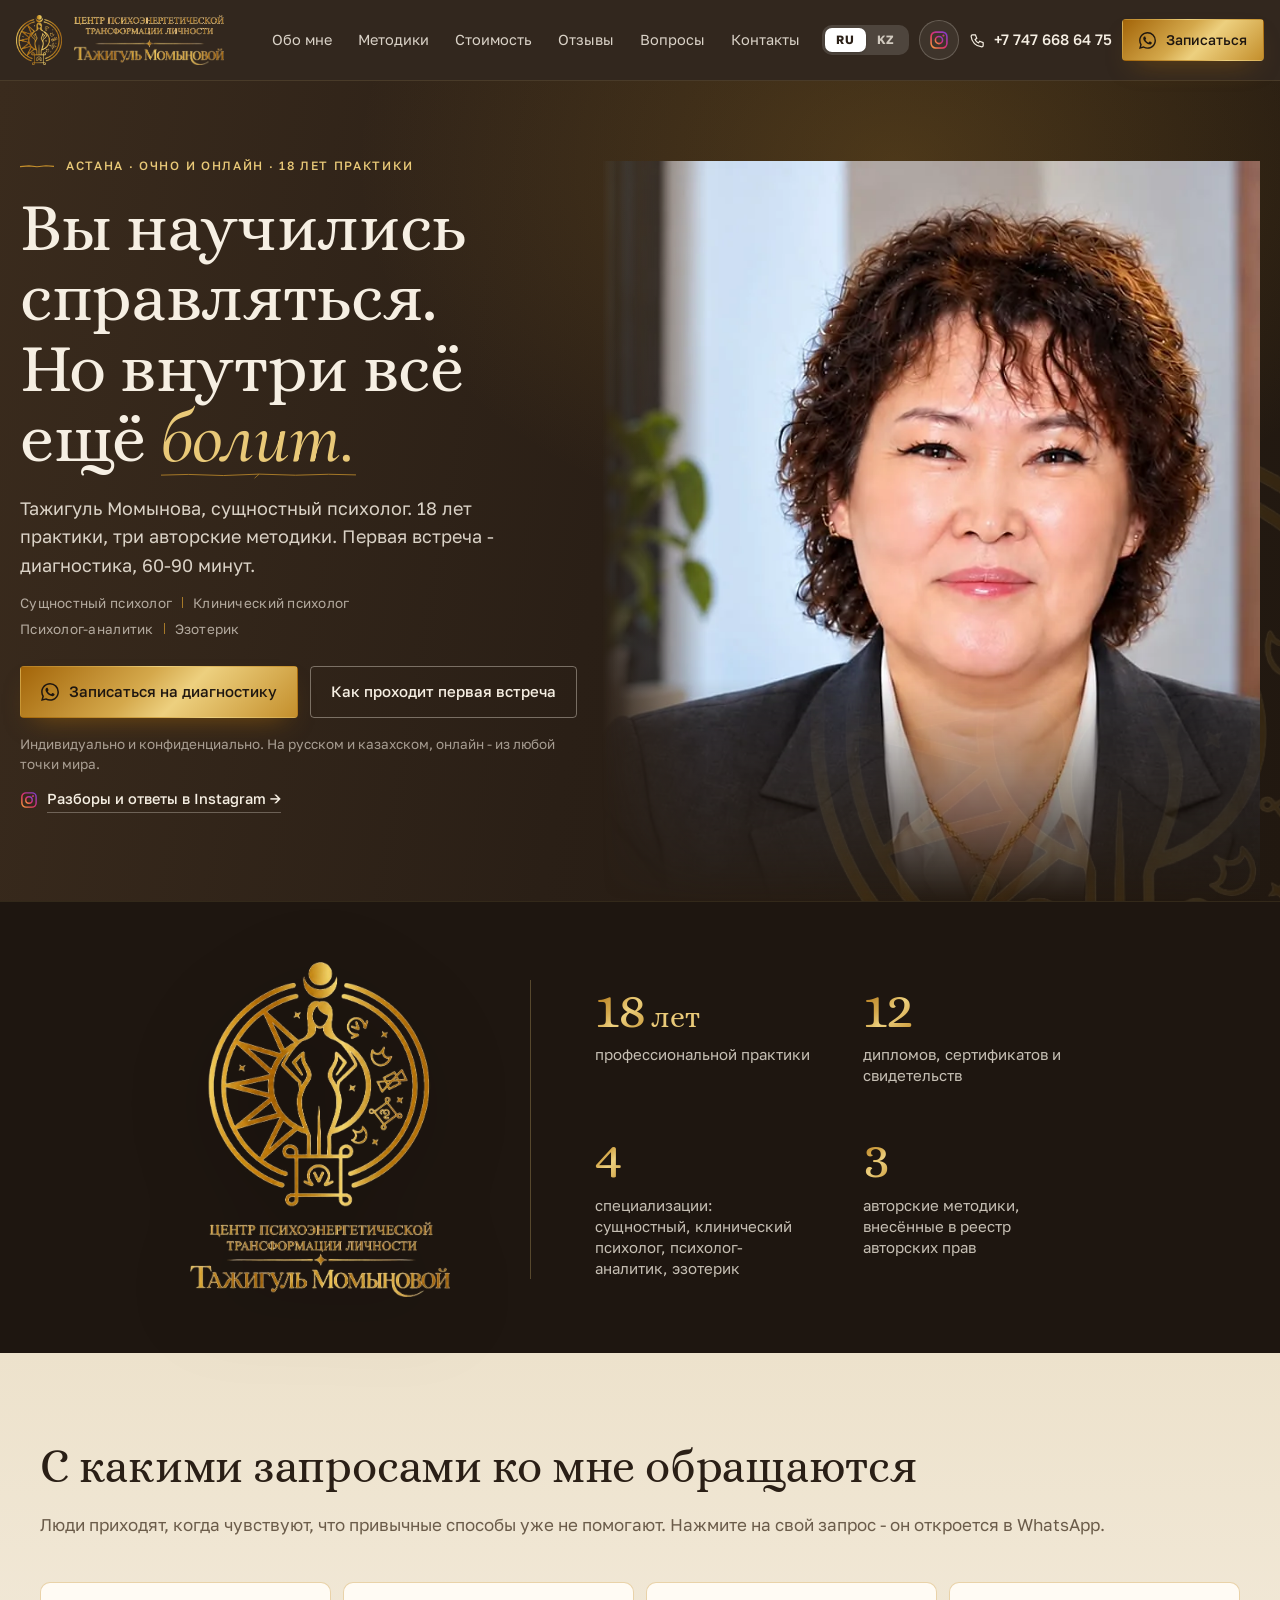
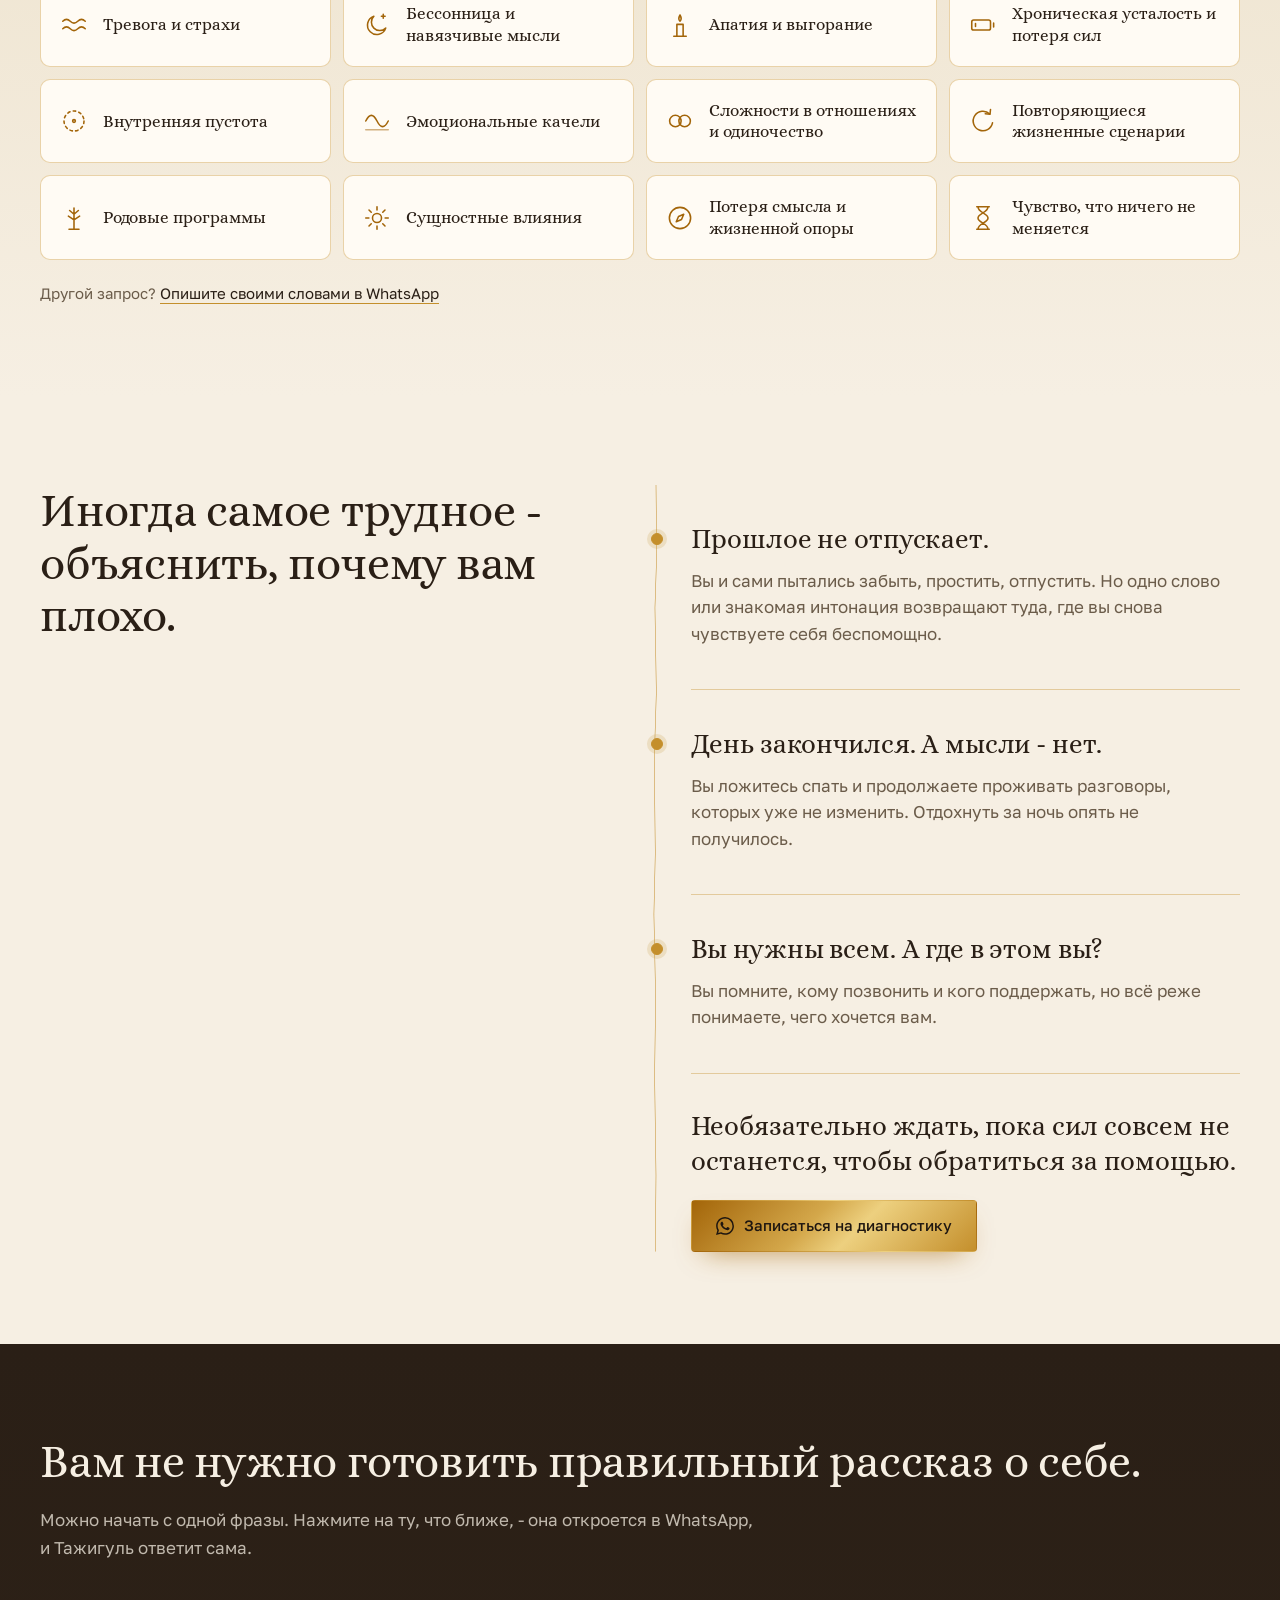
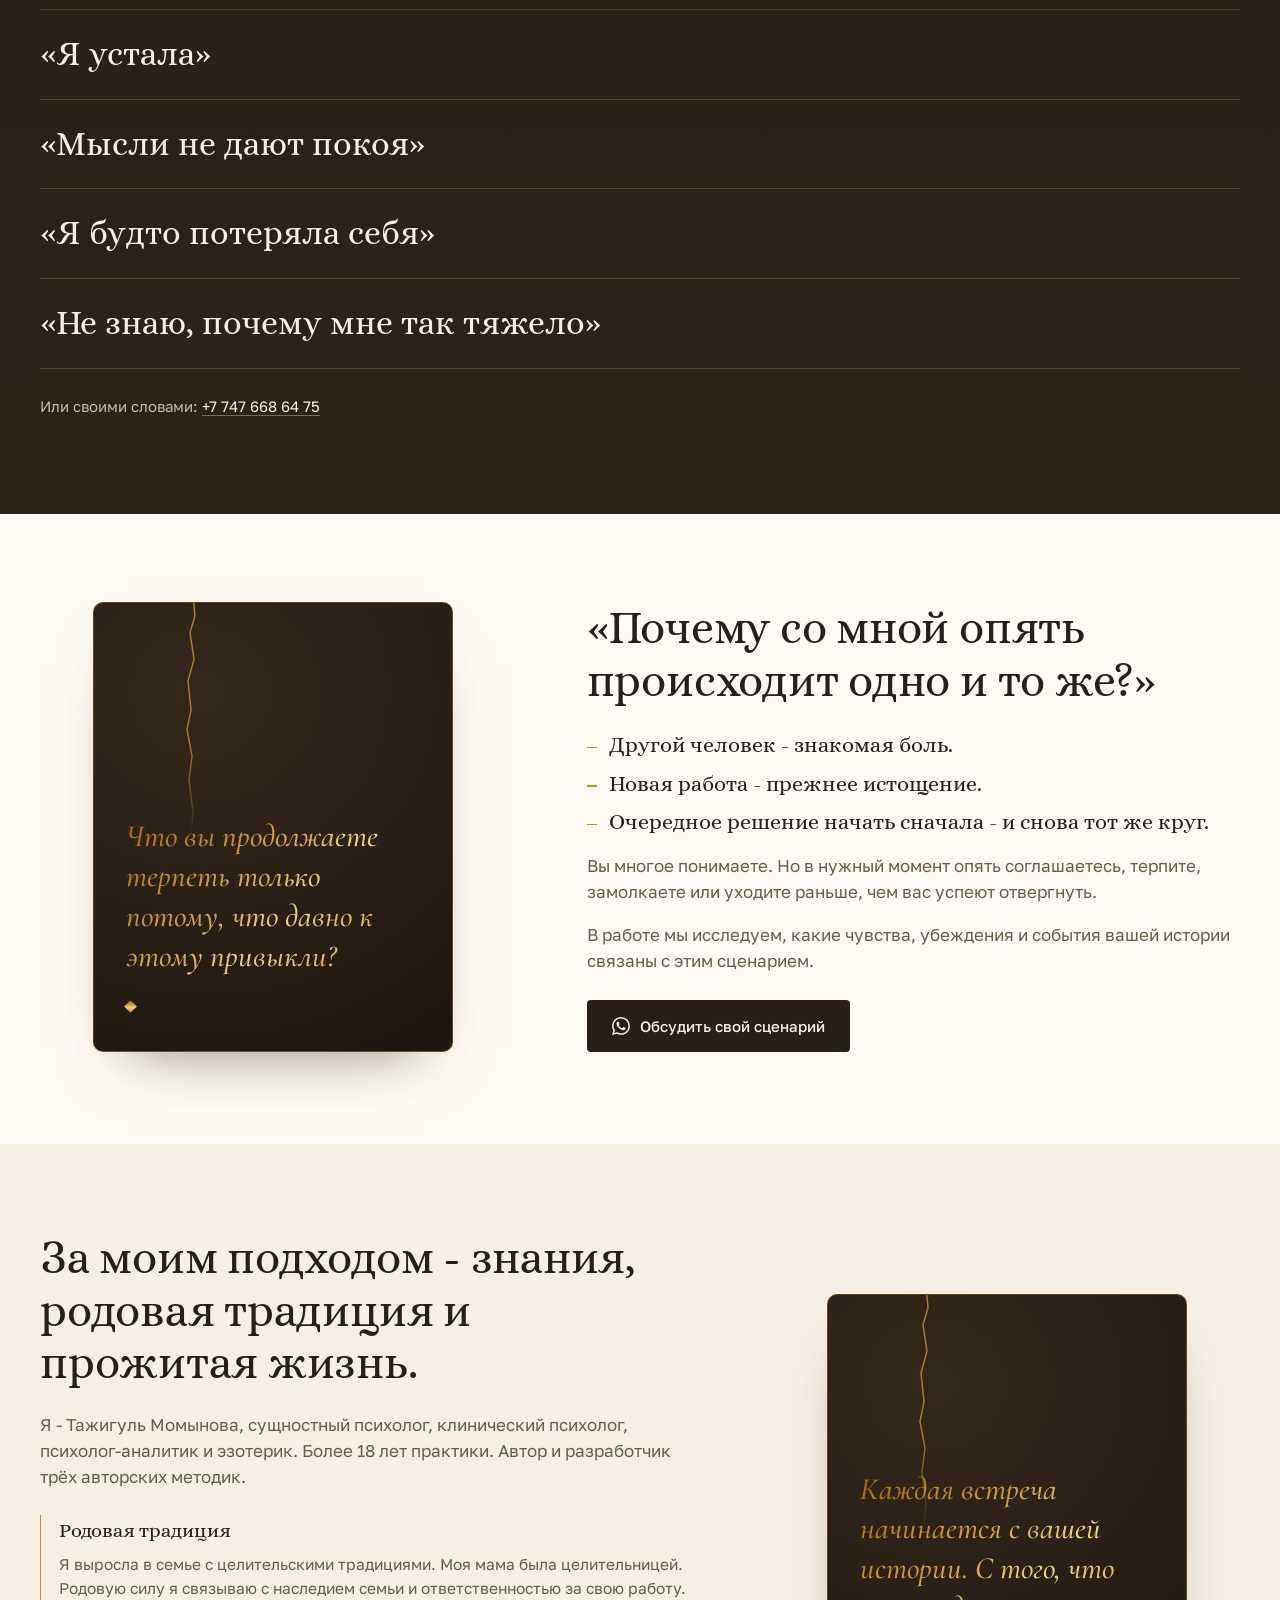
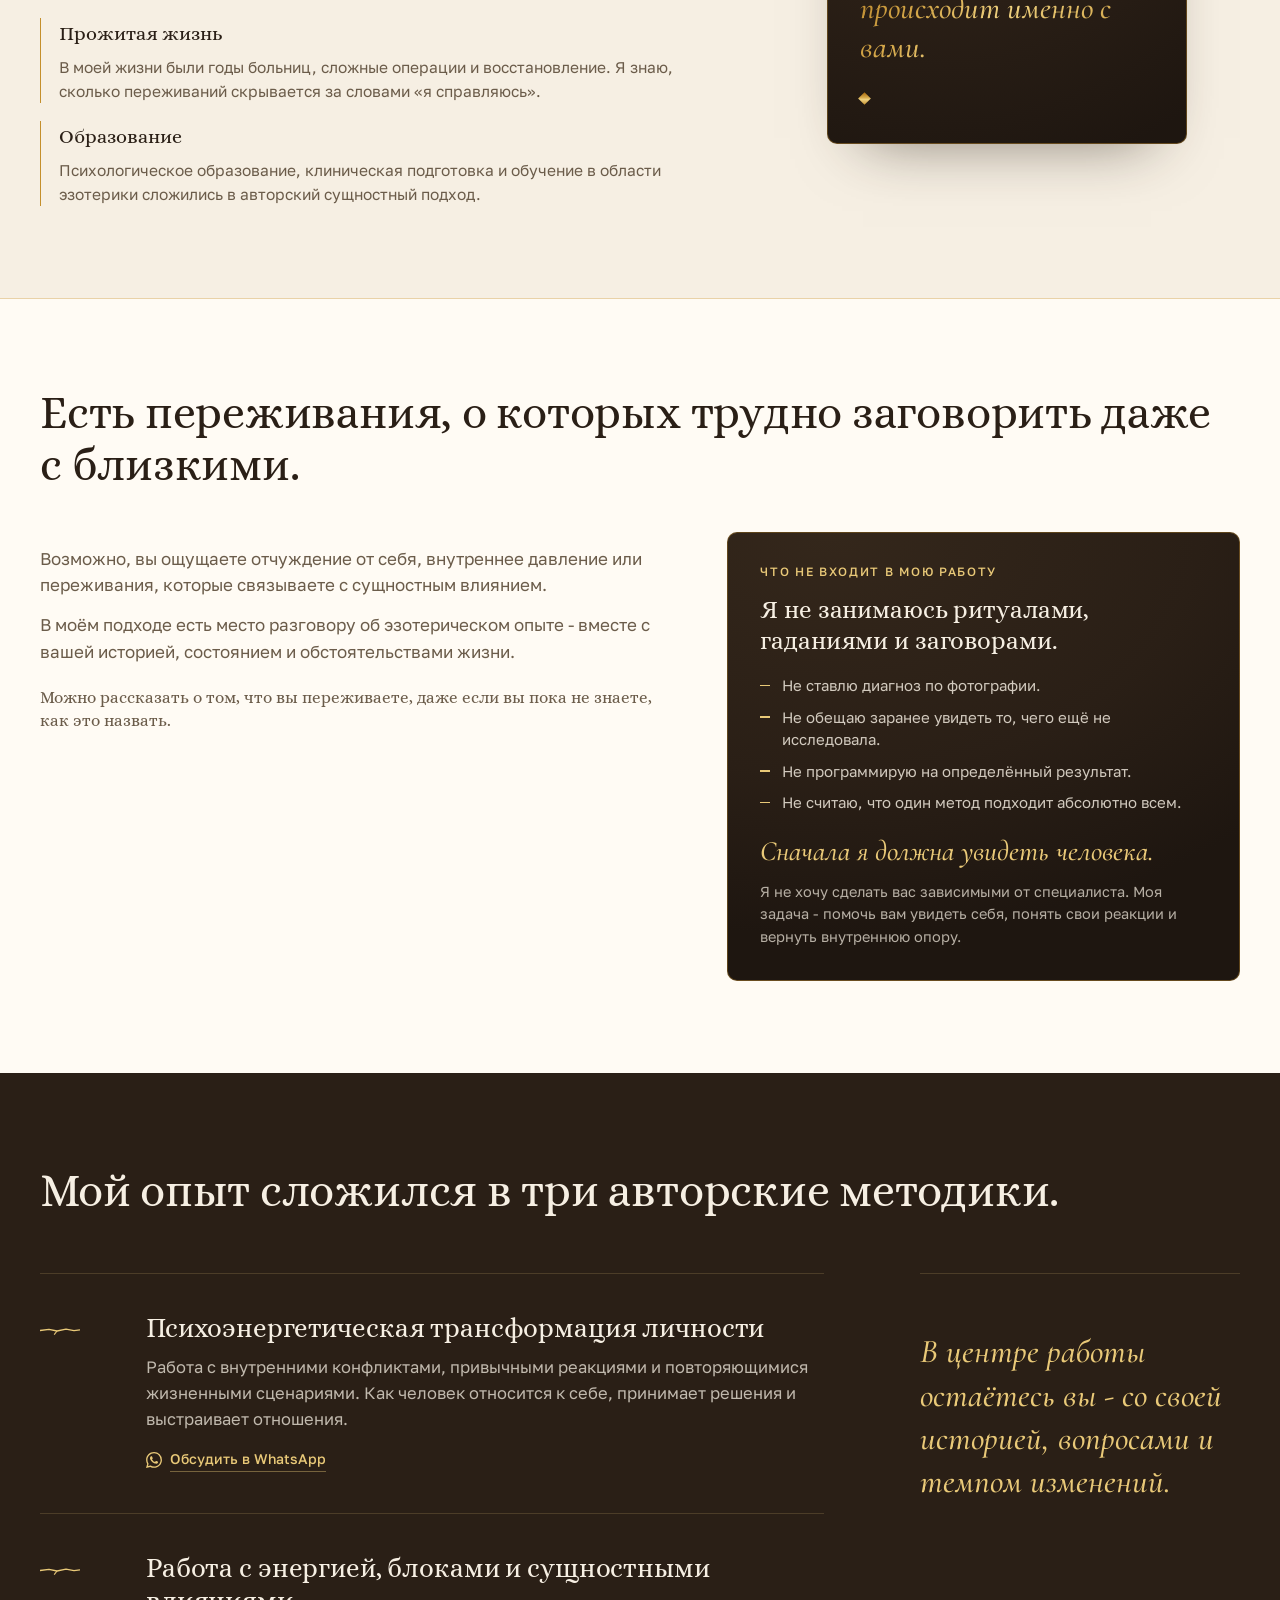
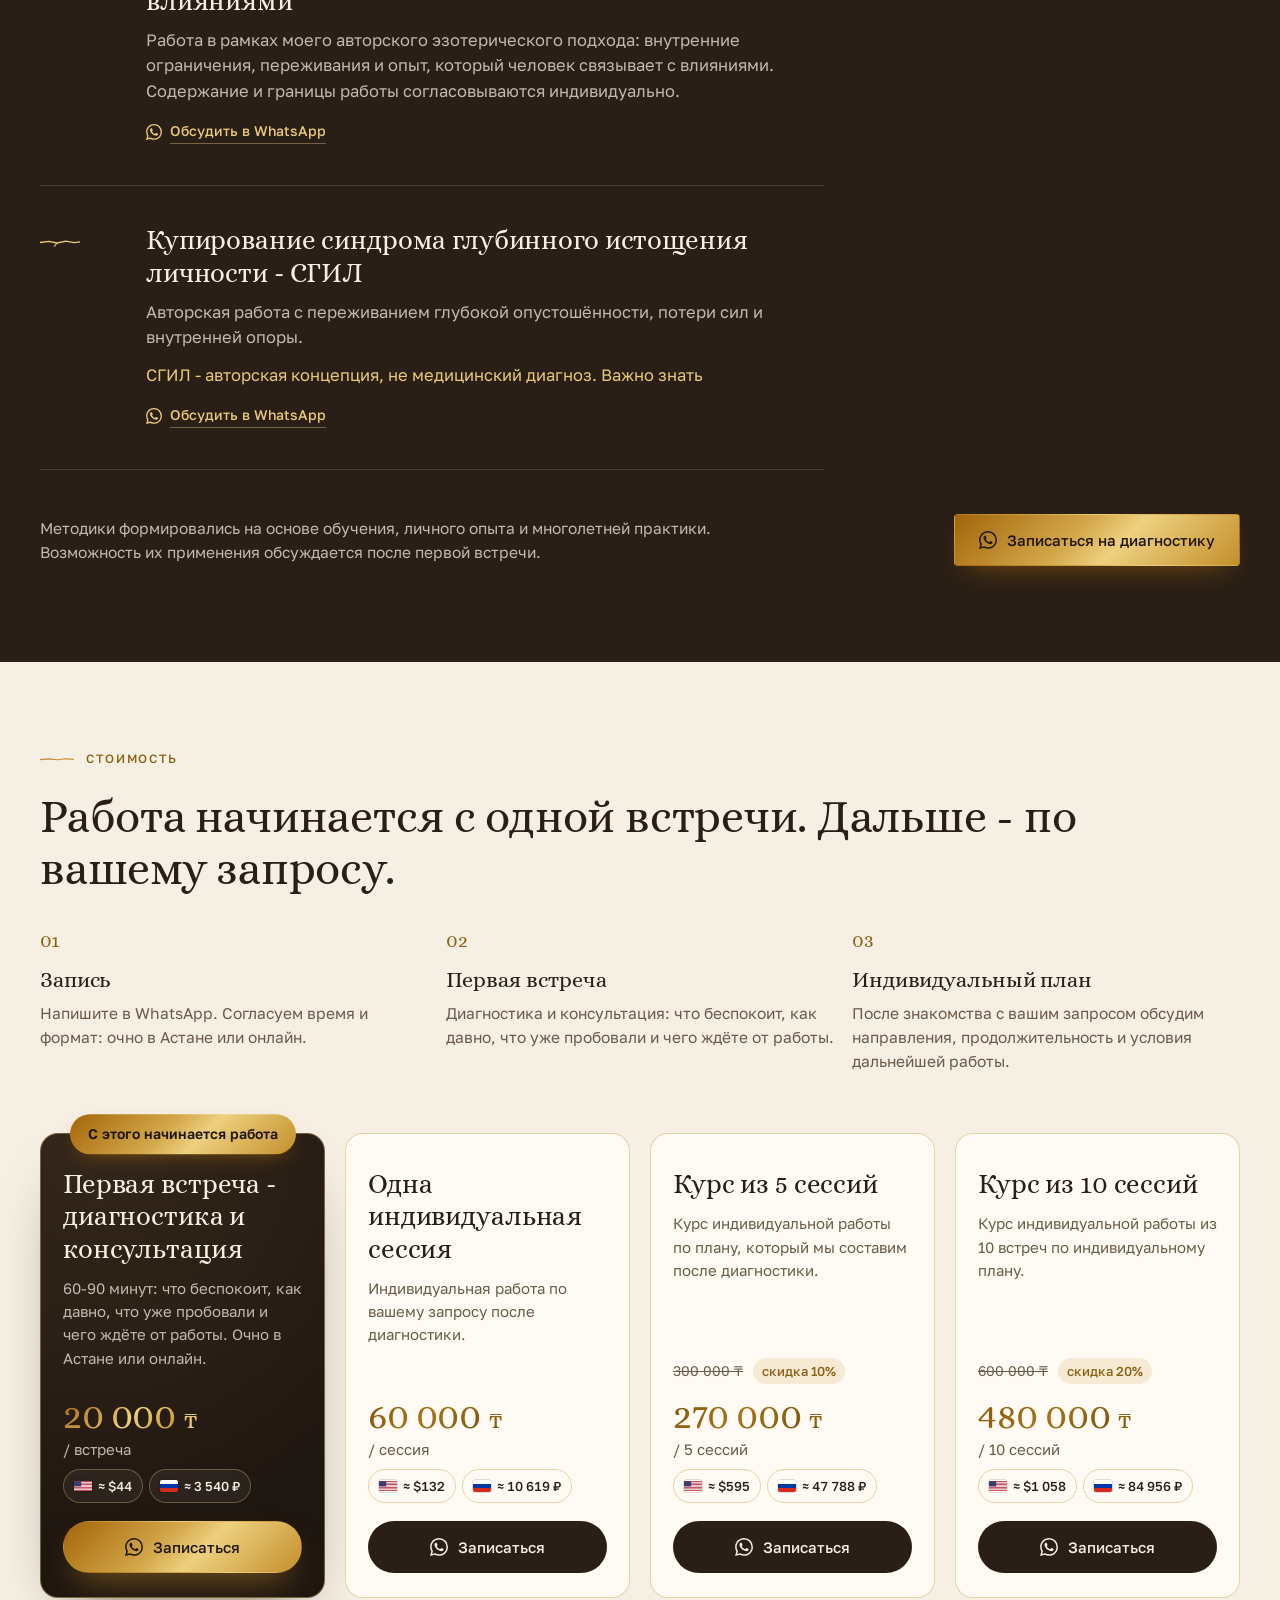
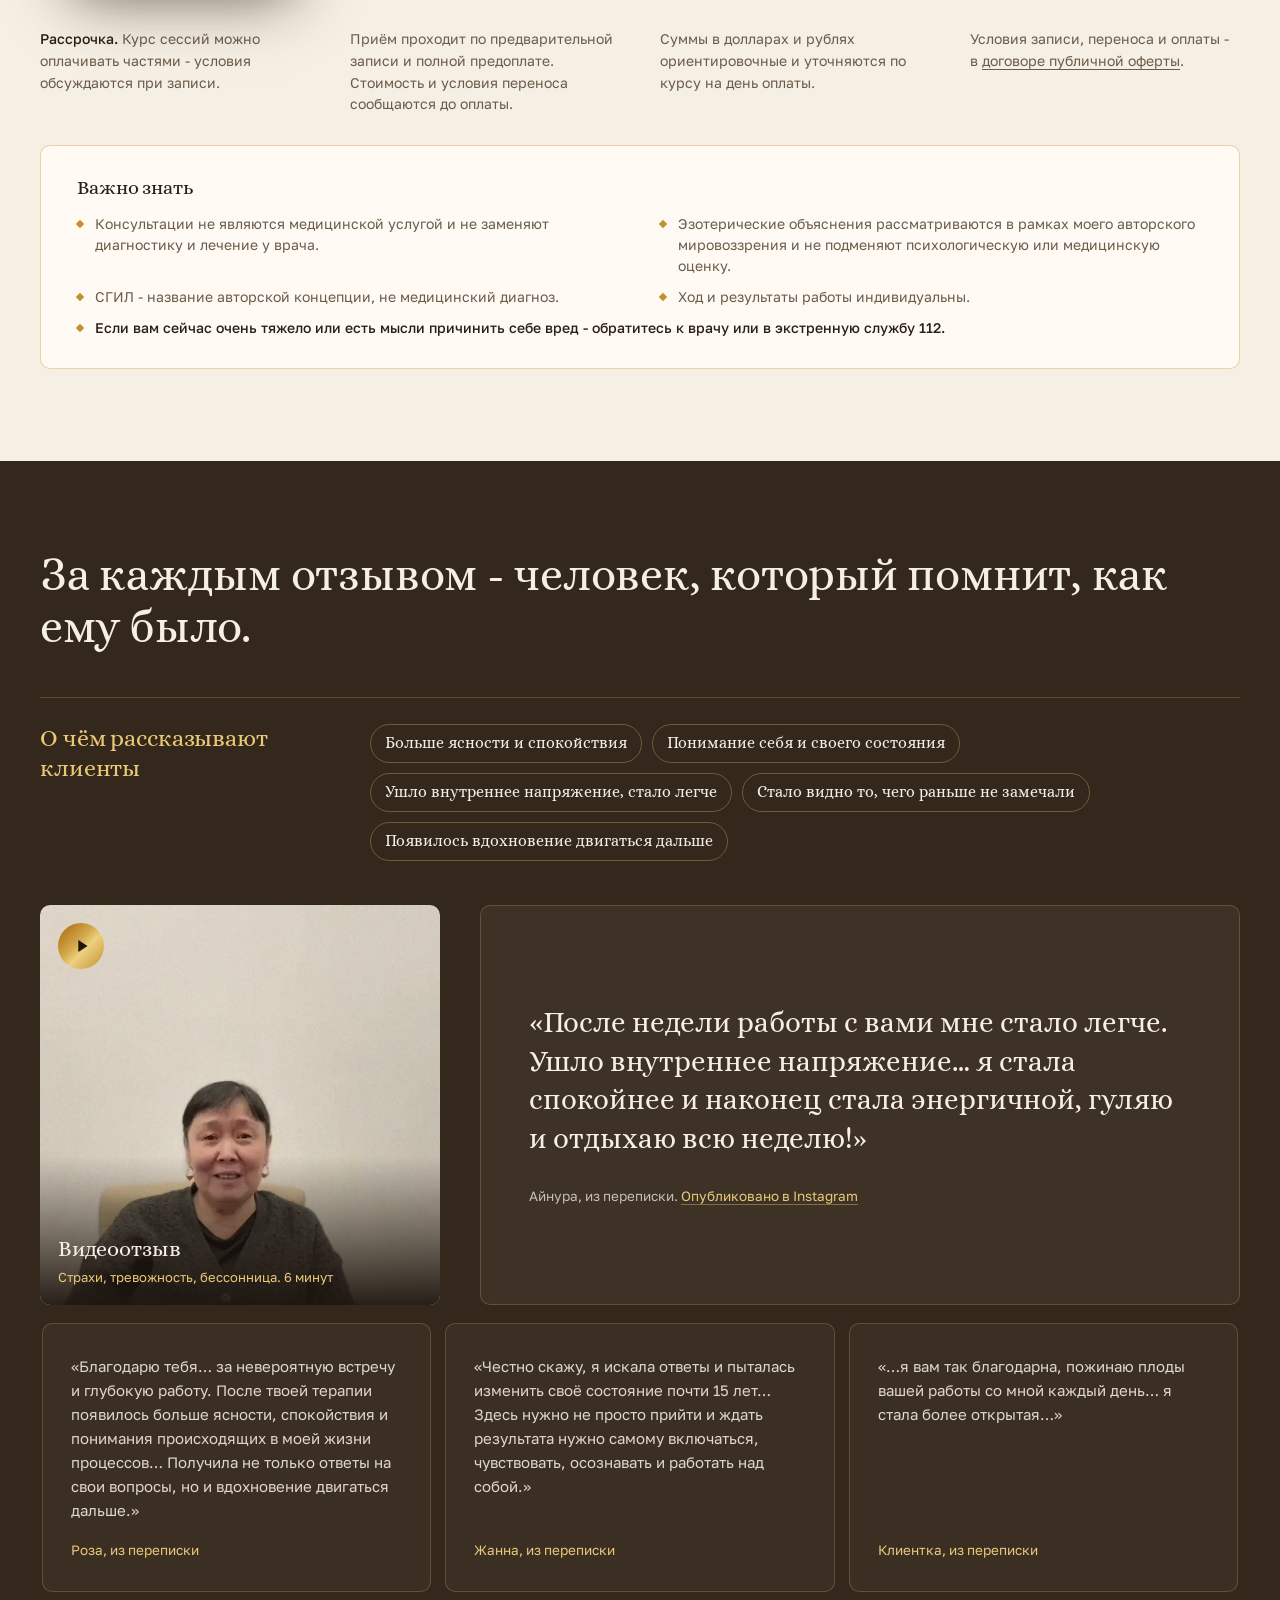
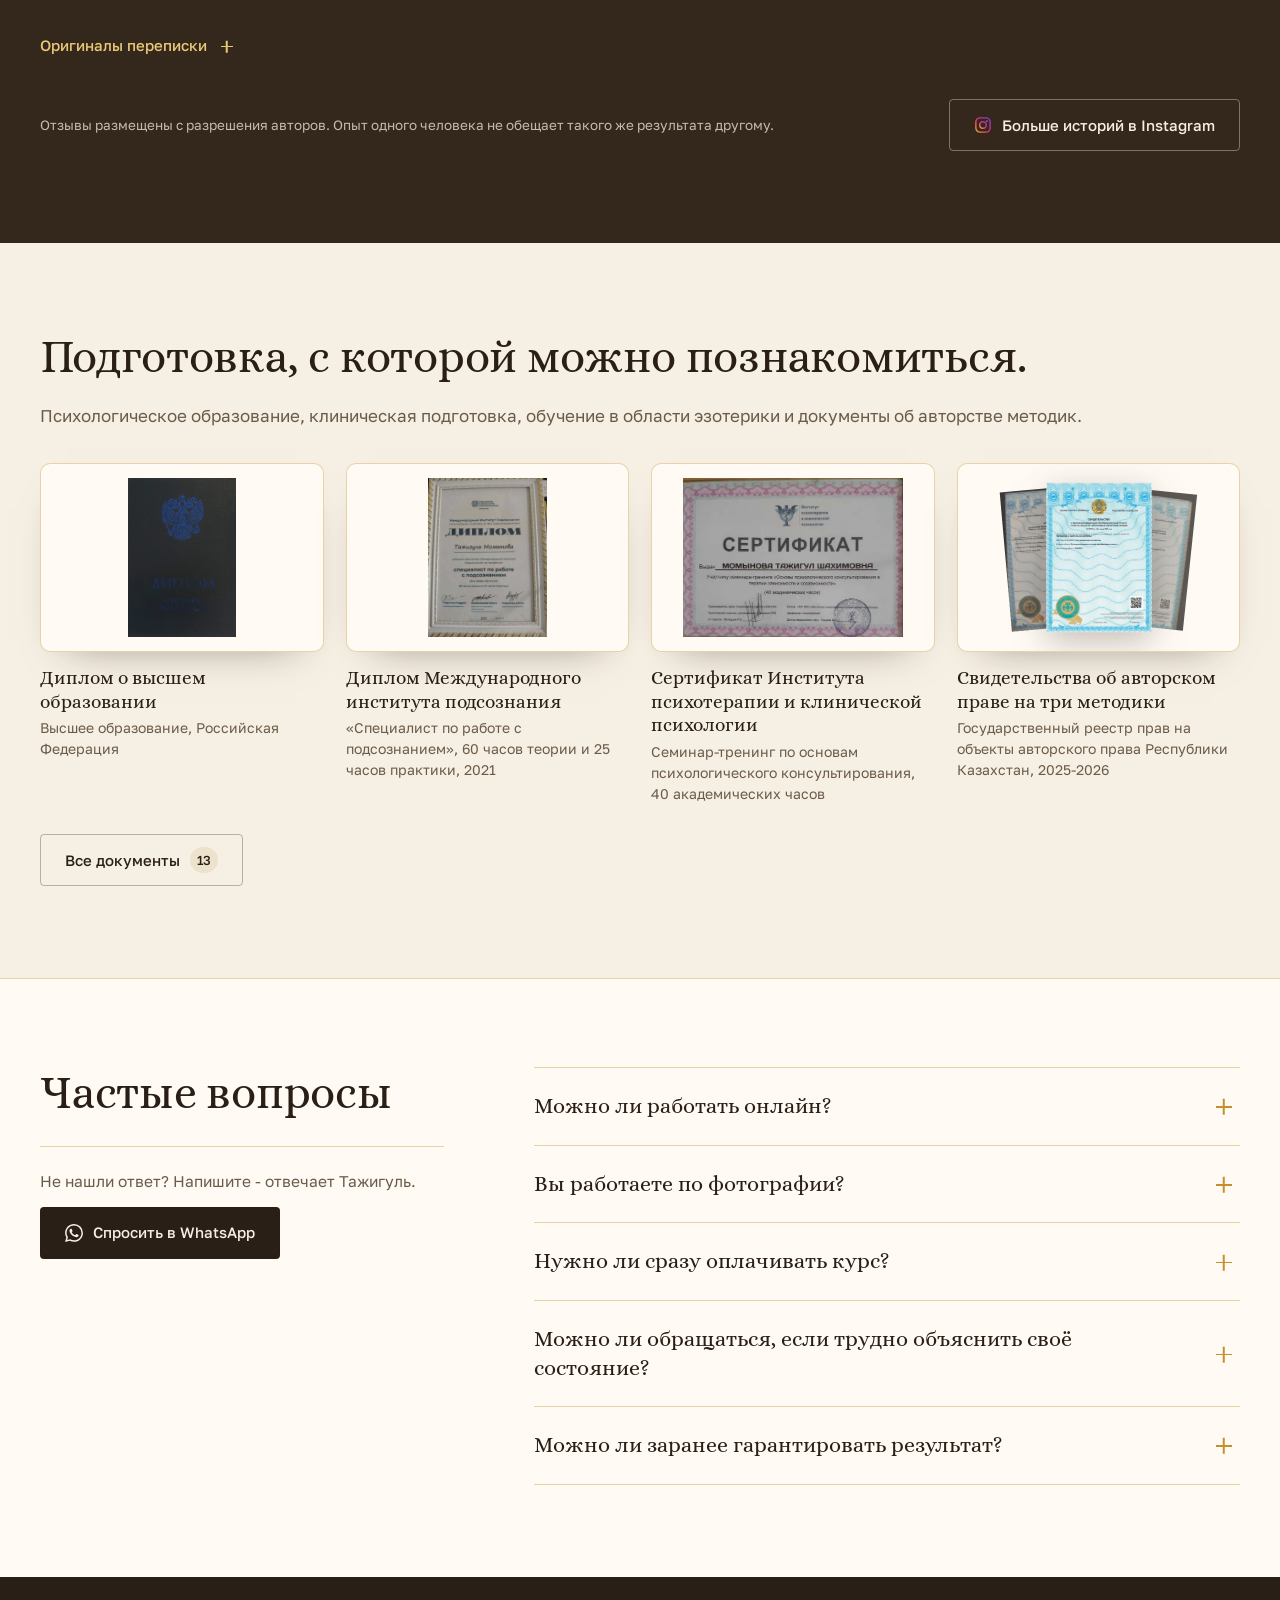
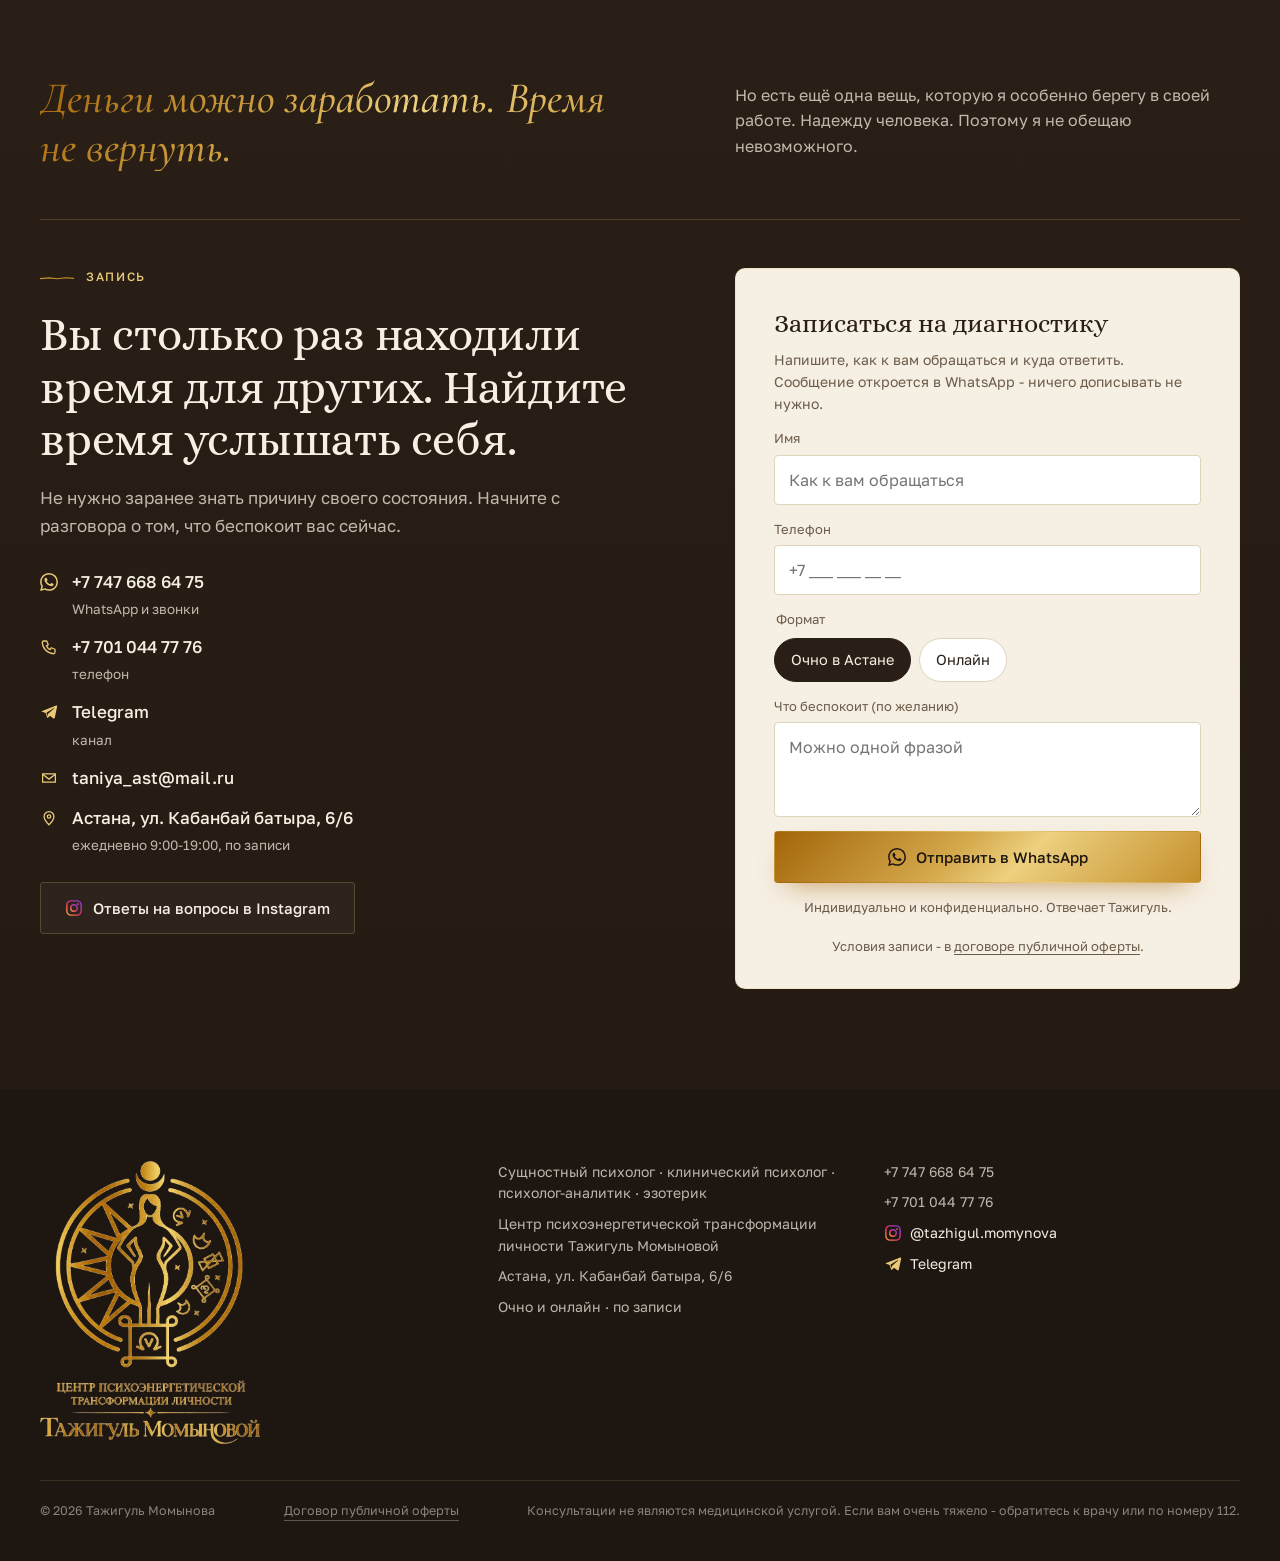
==== commit 09c3f05b: "Четыре цифры опыта, диплом о высшем образовании и два документа «Сактар»" ====
--- a/index.html
+++ b/index.html
@@ -31,7 +31,7 @@
 <link rel="preconnect" href="https://fonts.gstatic.com" crossorigin>
 <link href="https://fonts.googleapis.com/css2?family=Alice&family=Cormorant:ital,wght@1,500&family=Golos+Text:wght@400;500;600&display=swap" rel="stylesheet">
 <link rel="preload" as="image" href="assets/tazhigul-portrait.webp" fetchpriority="high">
-<link rel="stylesheet" href="styles.css?v=20261103-10">
+<link rel="stylesheet" href="styles.css?v=20261103-11">
 <script type="application/ld+json">
 {
   "@context": "https://schema.org",
@@ -171,6 +171,8 @@
     </figure>
     <ul class="centr-stats" aria-label="Опыт в цифрах">
       <li><p class="cs-n"><b data-count="18">18</b><span data-i18n="cs.y">лет</span></p><p data-i18n="cs.1">профессиональной практики</p></li>
+      <li><p class="cs-n"><b data-count="12">12</b></p><p data-i18n="cs.d">дипломов, сертификатов и свидетельств</p></li>
+      <li><p class="cs-n"><b data-count="4">4</b></p><p data-i18n="cs.s">специализации: сущностный, клинический психолог, психолог-аналитик, эзотерик</p></li>
       <li><p class="cs-n"><b data-count="3">3</b></p><p data-i18n="cs.m">авторские методики, внесённые в реестр авторских прав</p></li>
     </ul>
   </div>
@@ -484,6 +486,8 @@
     <h2 data-i18n="dc.h2">Подготовка, с которой можно познакомиться.</h2>
     <p class="sub" data-i18n="dc.sub">Психологическое образование, клиническая подготовка, обучение в области эзотерики и документы об авторстве методик.</p>
     <ul class="doc-grid" data-gallery>
+      <li><button class="lane-it doc-it" type="button" data-full="assets/docs/doc-11-full.webp" aria-label="Открыть крупно"><img src="assets/docs/doc-11.webp" alt="Диплом о высшем образовании, Российская Федерация" width="471" height="693" loading="lazy"></button>
+        <p class="doc-cap"><b data-i18n="dc.c0">Диплом о высшем образовании</b><span data-i18n="dc.c0s">Высшее образование, Российская Федерация</span></p></li>
       <li><button class="lane-it doc-it" type="button" data-full="assets/docs/doc-01-full.webp" aria-label="Открыть крупно"><img src="assets/docs/doc-01.webp" alt="Диплом Международного института подсознания: специалист по работе с подсознанием, 2021" width="520" height="693" loading="lazy"></button>
         <p class="doc-cap"><b data-i18n="dc.c1">Диплом Международного института подсознания</b><span data-i18n="dc.c1s">«Специалист по работе с подсознанием», 60 часов теории и 25 часов практики, 2021</span></p></li>
       <li><button class="lane-it doc-it" type="button" data-full="assets/docs/doc-02-full.webp" aria-label="Открыть крупно"><img src="assets/docs/doc-02.webp" alt="Сертификат Института психотерапии и клинической психологии: основы психологического консультирования, 40 академических часов" width="520" height="375" loading="lazy"></button>
@@ -492,6 +496,7 @@
         <p class="doc-cap"><b data-i18n="dc.c3">Свидетельства об авторском праве на три методики</b><span data-i18n="dc.c3s">Государственный реестр прав на объекты авторского права Республики Казахстан, 2025-2026</span></p></li>
     </ul>
     <div class="doc-all" id="docs-all" hidden>
+        <button class="lane-it" type="button" data-full="assets/docs/doc-11-full.webp" data-alt="Диплом о высшем образовании, Российская Федерация" tabindex="-1"></button>
         <button class="lane-it" type="button" data-full="assets/docs/doc-01-full.webp" data-alt="Диплом Международного института подсознания: специалист по работе с подсознанием, 2021" tabindex="-1"></button>
         <button class="lane-it" type="button" data-full="assets/docs/doc-02-full.webp" data-alt="Сертификат Института психотерапии и клинической психологии: основы психологического консультирования, 40 академических часов" tabindex="-1"></button>
         <button class="lane-it" type="button" data-full="assets/docs/doc-03-full.webp" data-alt="Свидетельство о внесении в Государственный реестр прав на объекты авторского права: методика психоэнергетической трансформации личности, 2025" tabindex="-1"></button>
@@ -502,8 +507,10 @@
         <button class="lane-it" type="button" data-full="assets/docs/doc-08-full.webp" data-alt="Сертификат центра «Сактар»" tabindex="-1"></button>
         <button class="lane-it" type="button" data-full="assets/docs/doc-09-full.webp" data-alt="Сертификат центра «Сактар»" tabindex="-1"></button>
         <button class="lane-it" type="button" data-full="assets/docs/doc-10-full.webp" data-alt="Сертификат центра «Сактар»" tabindex="-1"></button>
-    </div>
-    <button class="btn btn-line doc-more" type="button" data-gallery-open="#docs-all"><span data-i18n="dc.all">Все документы</span><span class="doc-n">10</span></button>
+        <button class="lane-it" type="button" data-full="assets/docs/doc-12-full.webp" data-alt="Сертификат центра «Сактар»" tabindex="-1"></button>
+        <button class="lane-it" type="button" data-full="assets/docs/doc-13-full.webp" data-alt="Свидетельство центра «Сактар»" tabindex="-1"></button>
+    </div>
+    <button class="btn btn-line doc-more" type="button" data-gallery-open="#docs-all"><span data-i18n="dc.all">Все документы</span><span class="doc-n">13</span></button>
   </div>
 </section>
 
@@ -634,6 +641,6 @@
   </figure>
 </div>
 
-<script src="script.js?v=20261103-10" defer></script>
+<script src="script.js?v=20261103-11" defer></script>
 </body>
 </html>
--- a/styles.css
+++ b/styles.css
@@ -586,7 +586,7 @@
   .zq-grid{grid-template-columns:repeat(3,minmax(0,1fr));gap:12px}
   .zq-it{flex-direction:row;align-items:center;gap:14px;padding:18px}
   .rev-cards{grid-template-columns:repeat(3,minmax(0,1fr))}
-  .doc-grid{grid-template-columns:repeat(3,minmax(0,1fr))}
+  .doc-grid{grid-template-columns:repeat(2,minmax(0,1fr))}
   .rv-said ul{grid-template-columns:repeat(2,minmax(0,1fr))}
 }
 @media (min-width:1024px){
@@ -634,6 +634,7 @@
   .zq{padding:84px 0 88px}
   .zp-word{padding-bottom:56px;margin-bottom:56px}
   .doc-it{aspect-ratio:3/2}
+  .doc-grid{grid-template-columns:repeat(4,minmax(0,1fr));gap:22px}
   .centr{padding:72px 0 68px}
 }
 
@@ -709,7 +710,7 @@
 .cs-n{display:flex;align-items:baseline;justify-content:center;gap:4px;line-height:1}
 .cs-n b{display:inline-block;font:400 clamp(40px,9vw,58px)/1 var(--ff-d);font-weight:400;letter-spacing:-.01em;background:var(--metal);-webkit-background-clip:text;background-clip:text;color:transparent;font-variant-numeric:lining-nums tabular-nums}
 .cs-n span{font:400 clamp(22px,4.6vw,30px)/1 var(--ff-d);color:var(--gold-light)}
-.centr-stats li > p:last-child{font-size:15px;line-height:1.4;color:rgba(246,239,227,.78);max-width:20ch}
+.centr-stats li > p:last-child{font-size:15px;line-height:1.4;color:rgba(246,239,227,.78);max-width:24ch}
 @media (min-width:1024px){
   .centr-in{gap:80px}
   .centr-stats{max-width:560px;gap:44px 40px;border-left:1px solid rgba(233,201,120,.28);padding-left:64px;text-align:left}
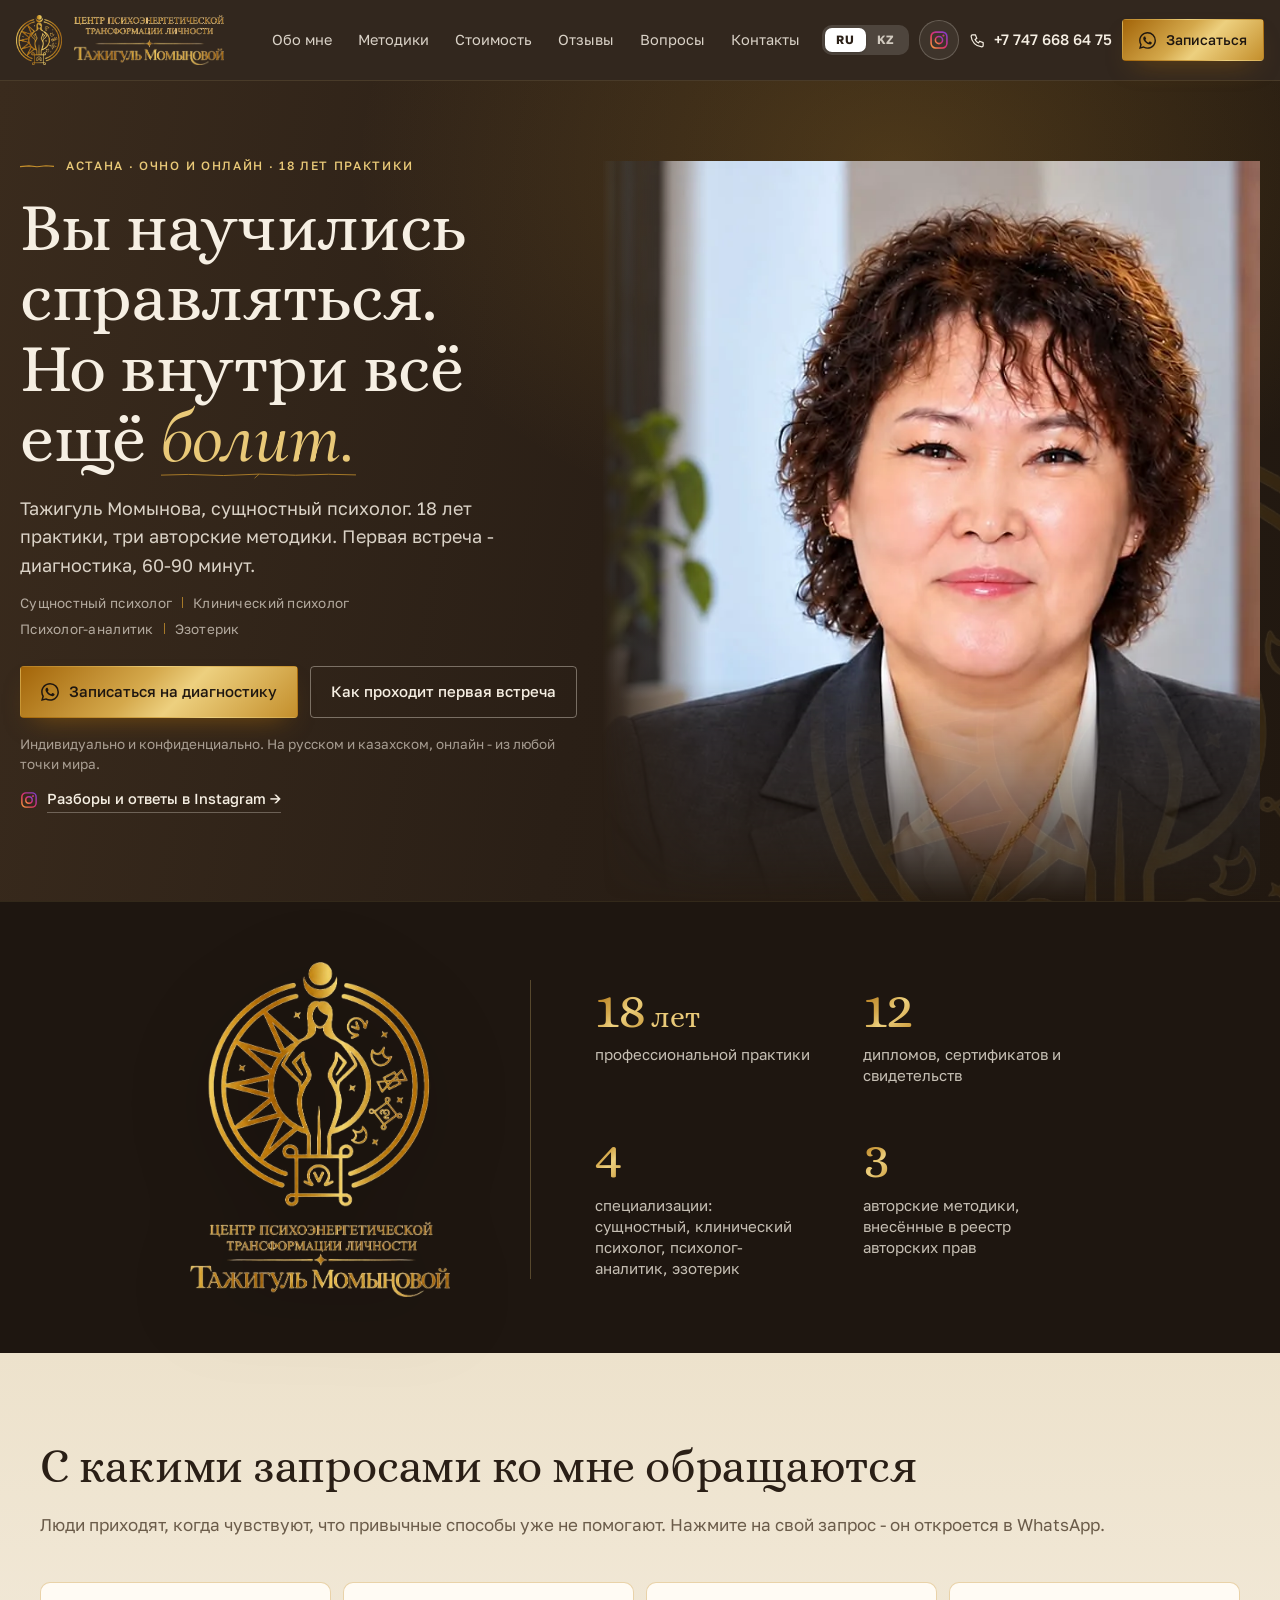
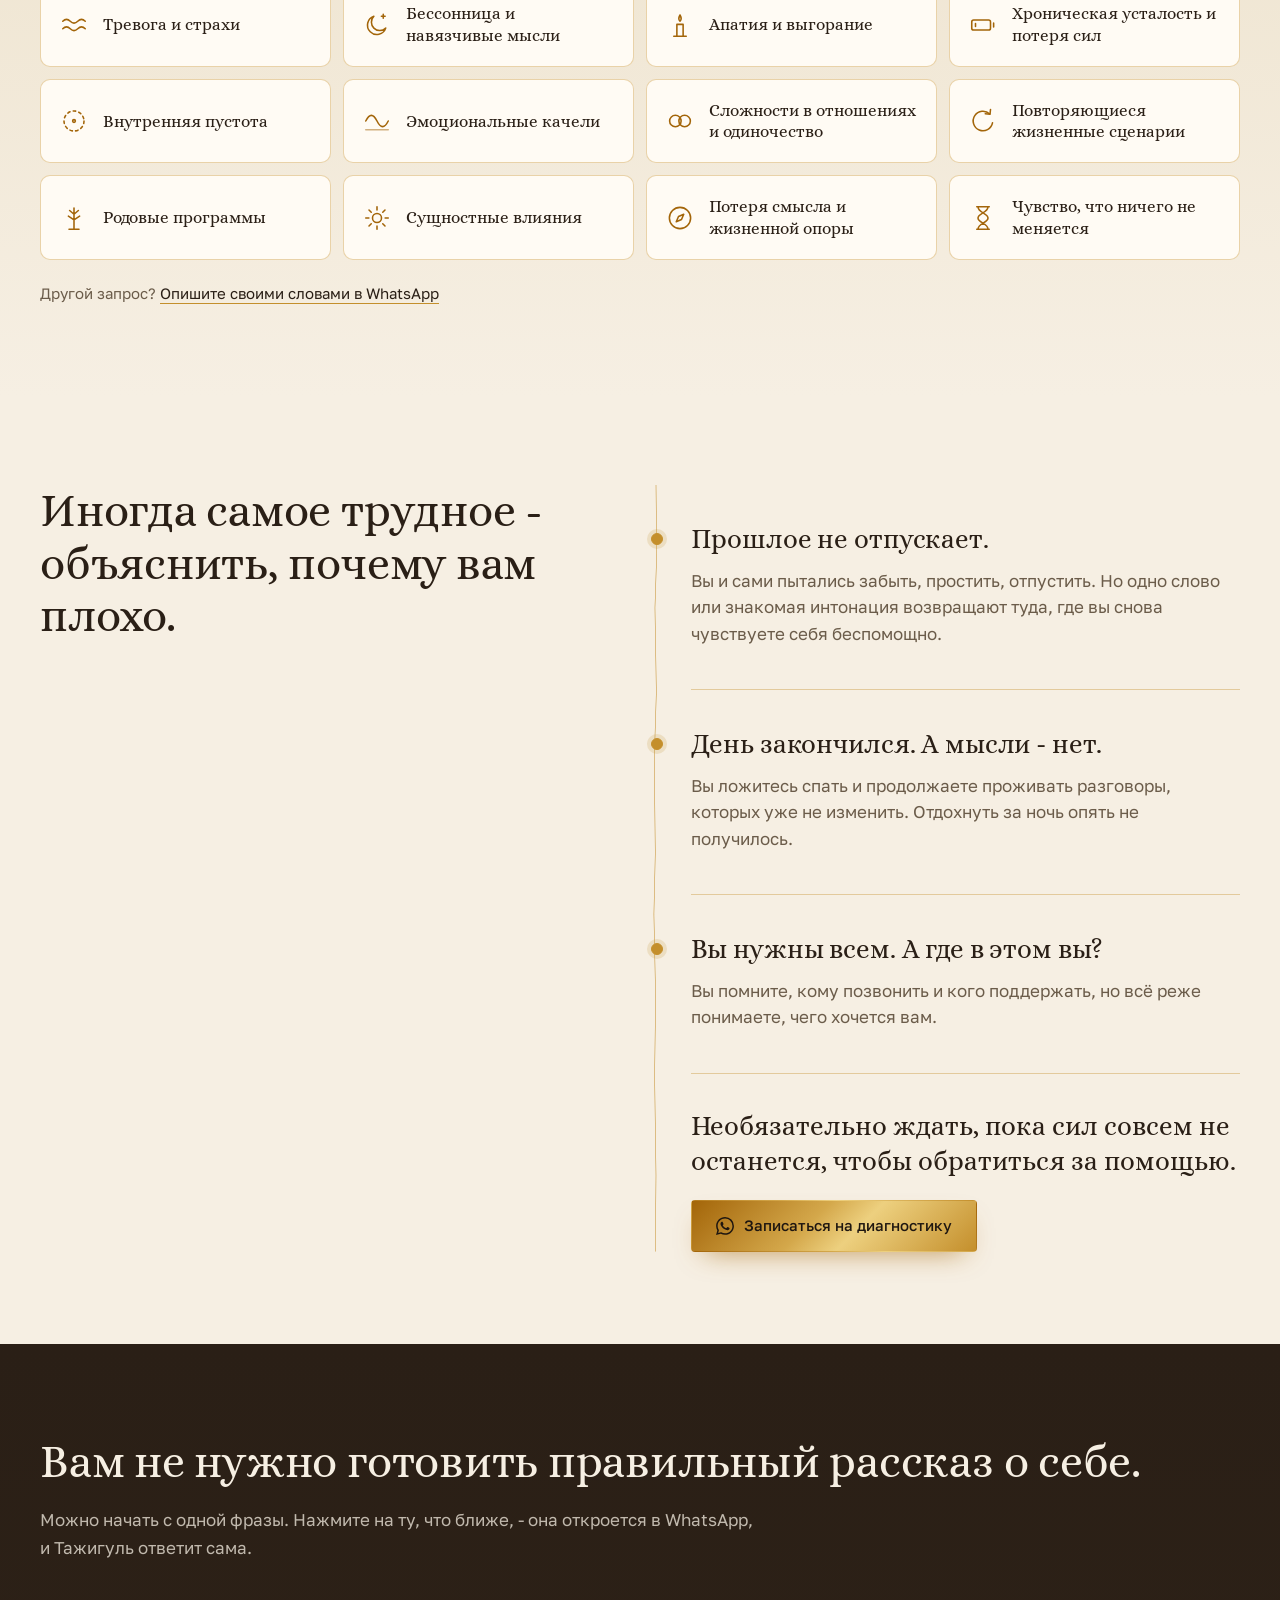
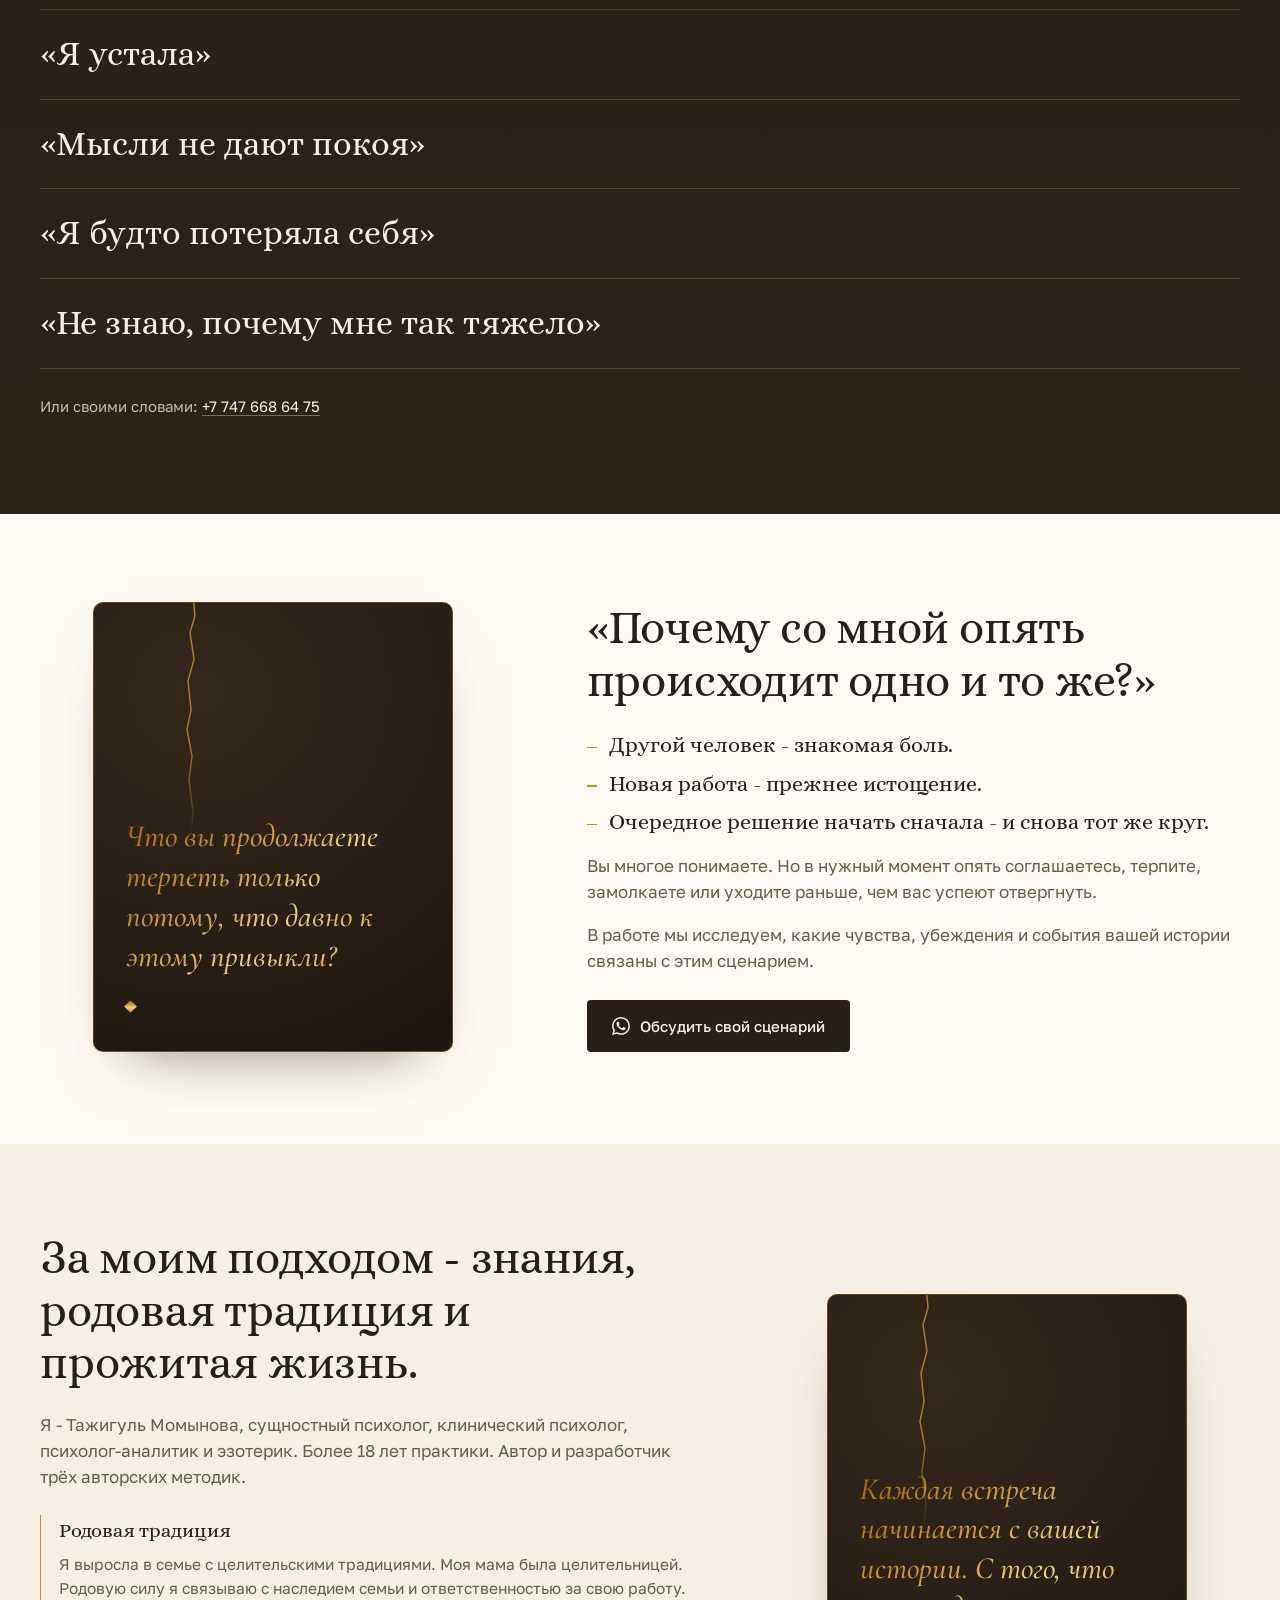
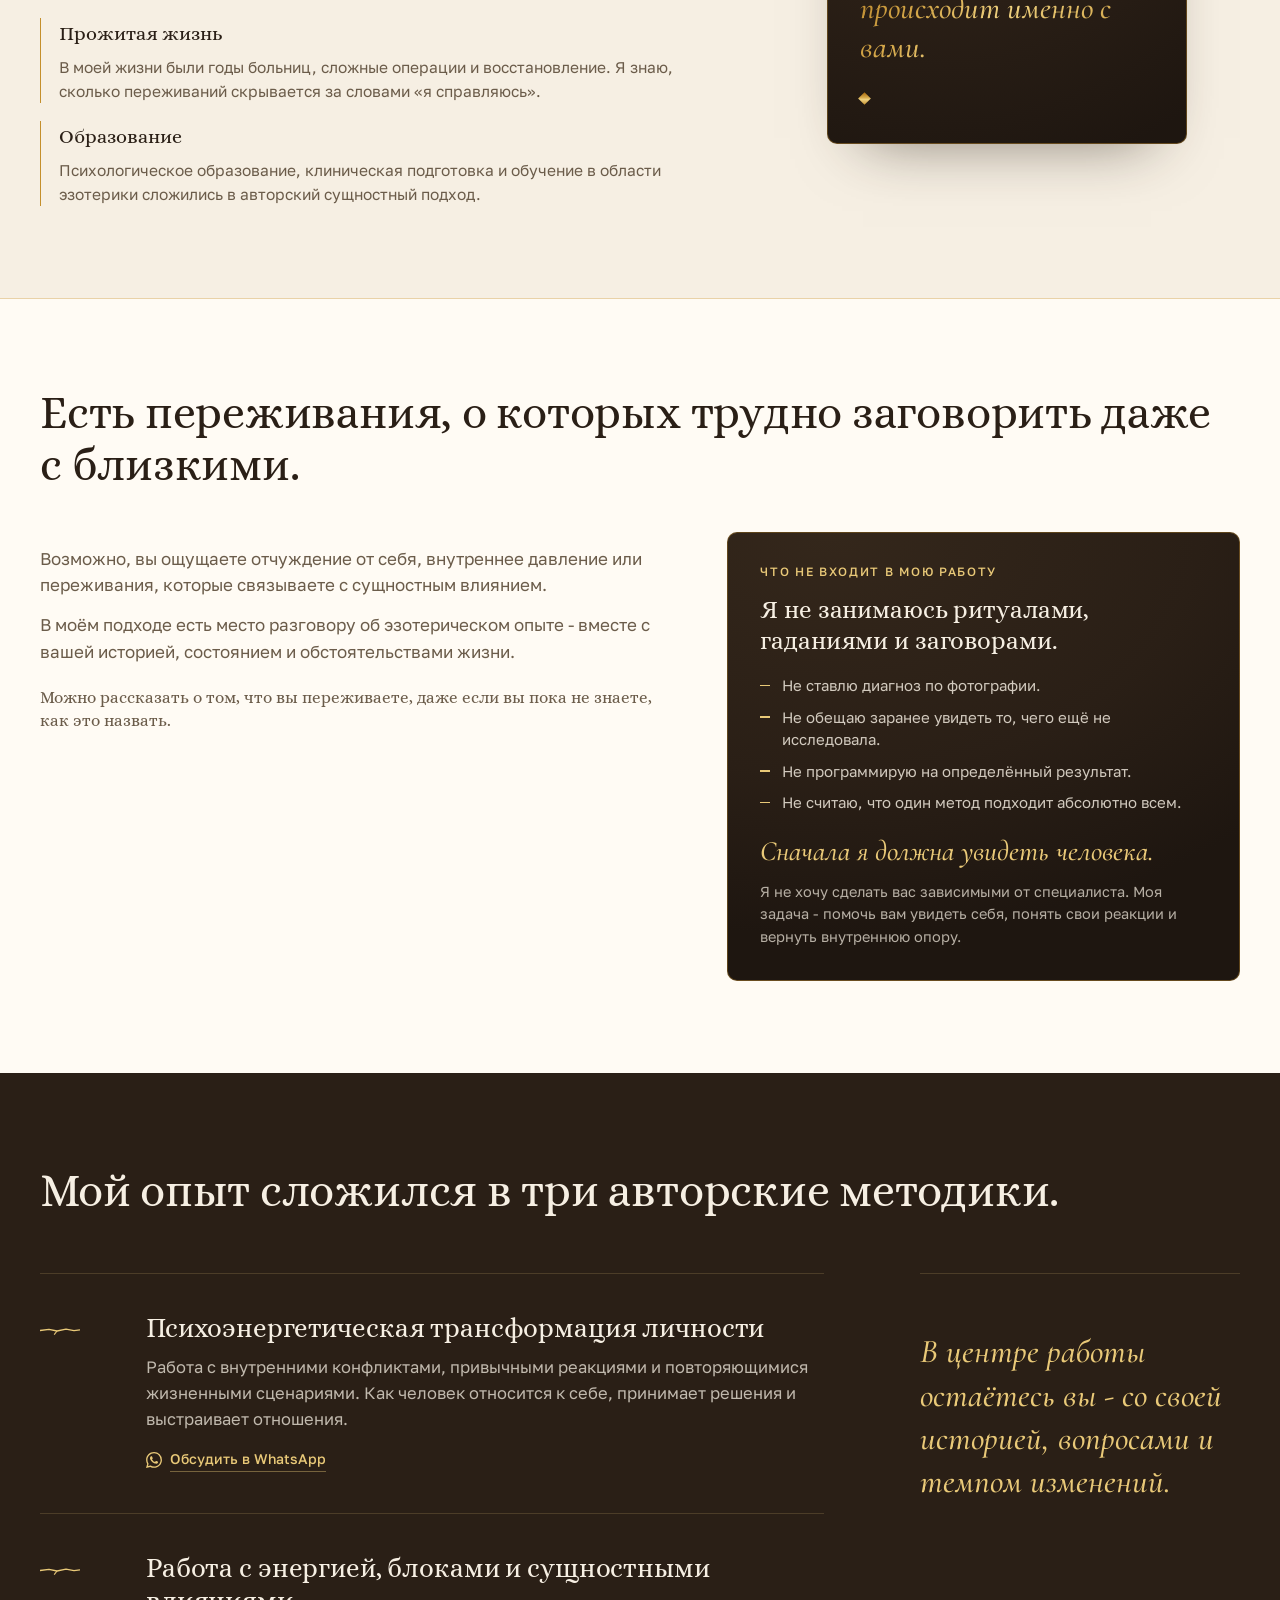
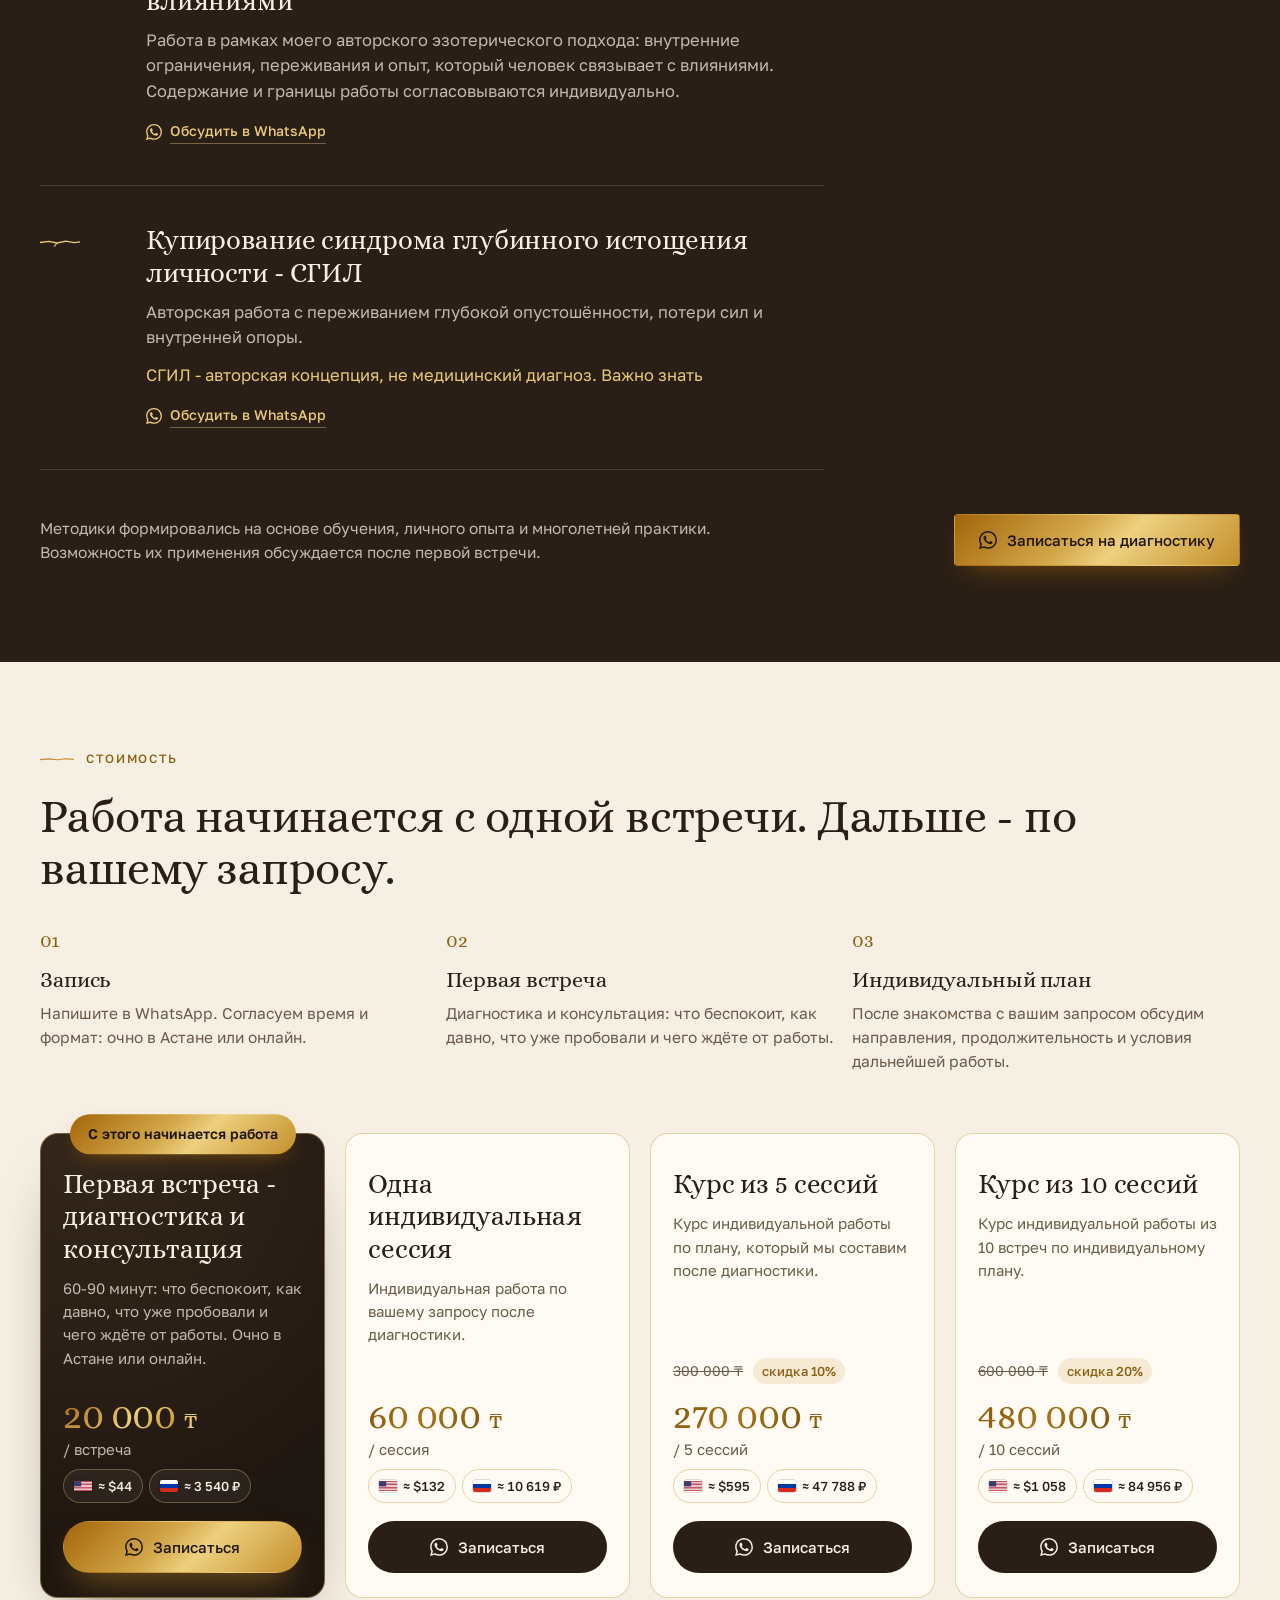
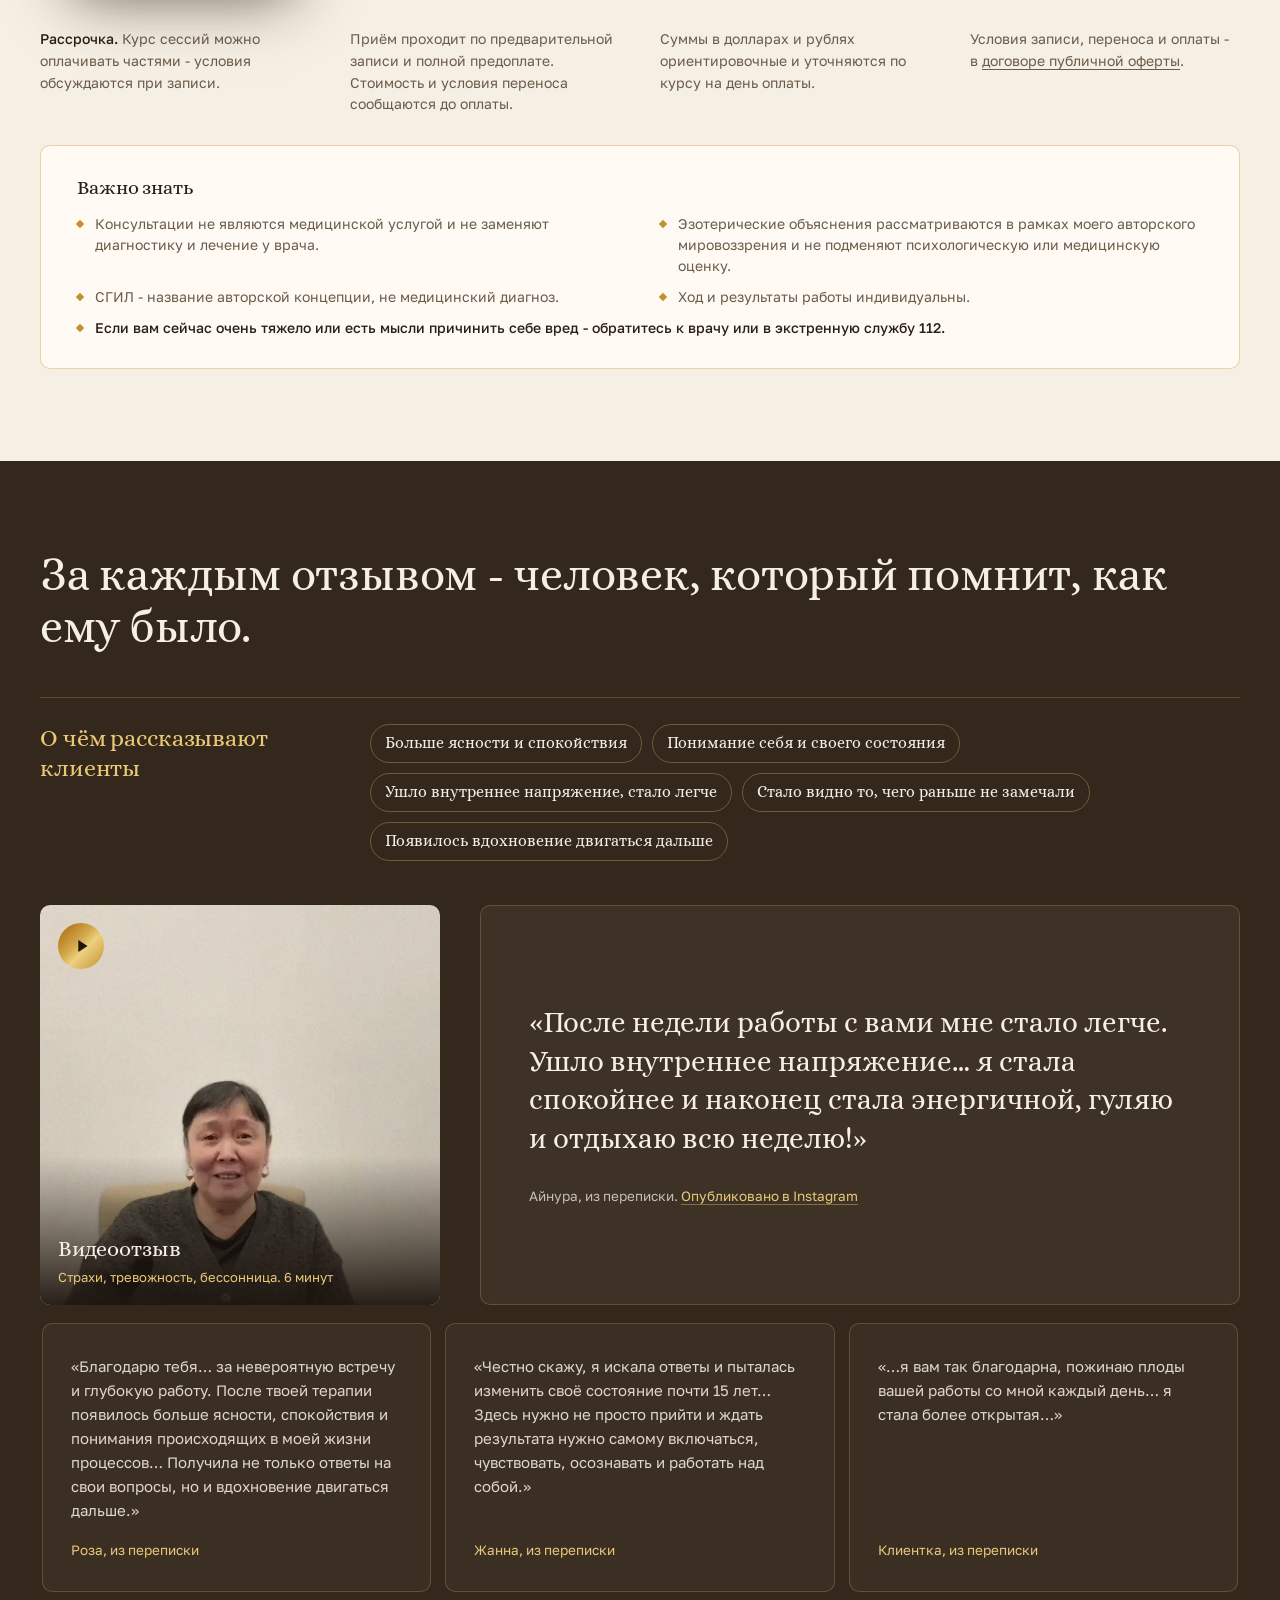
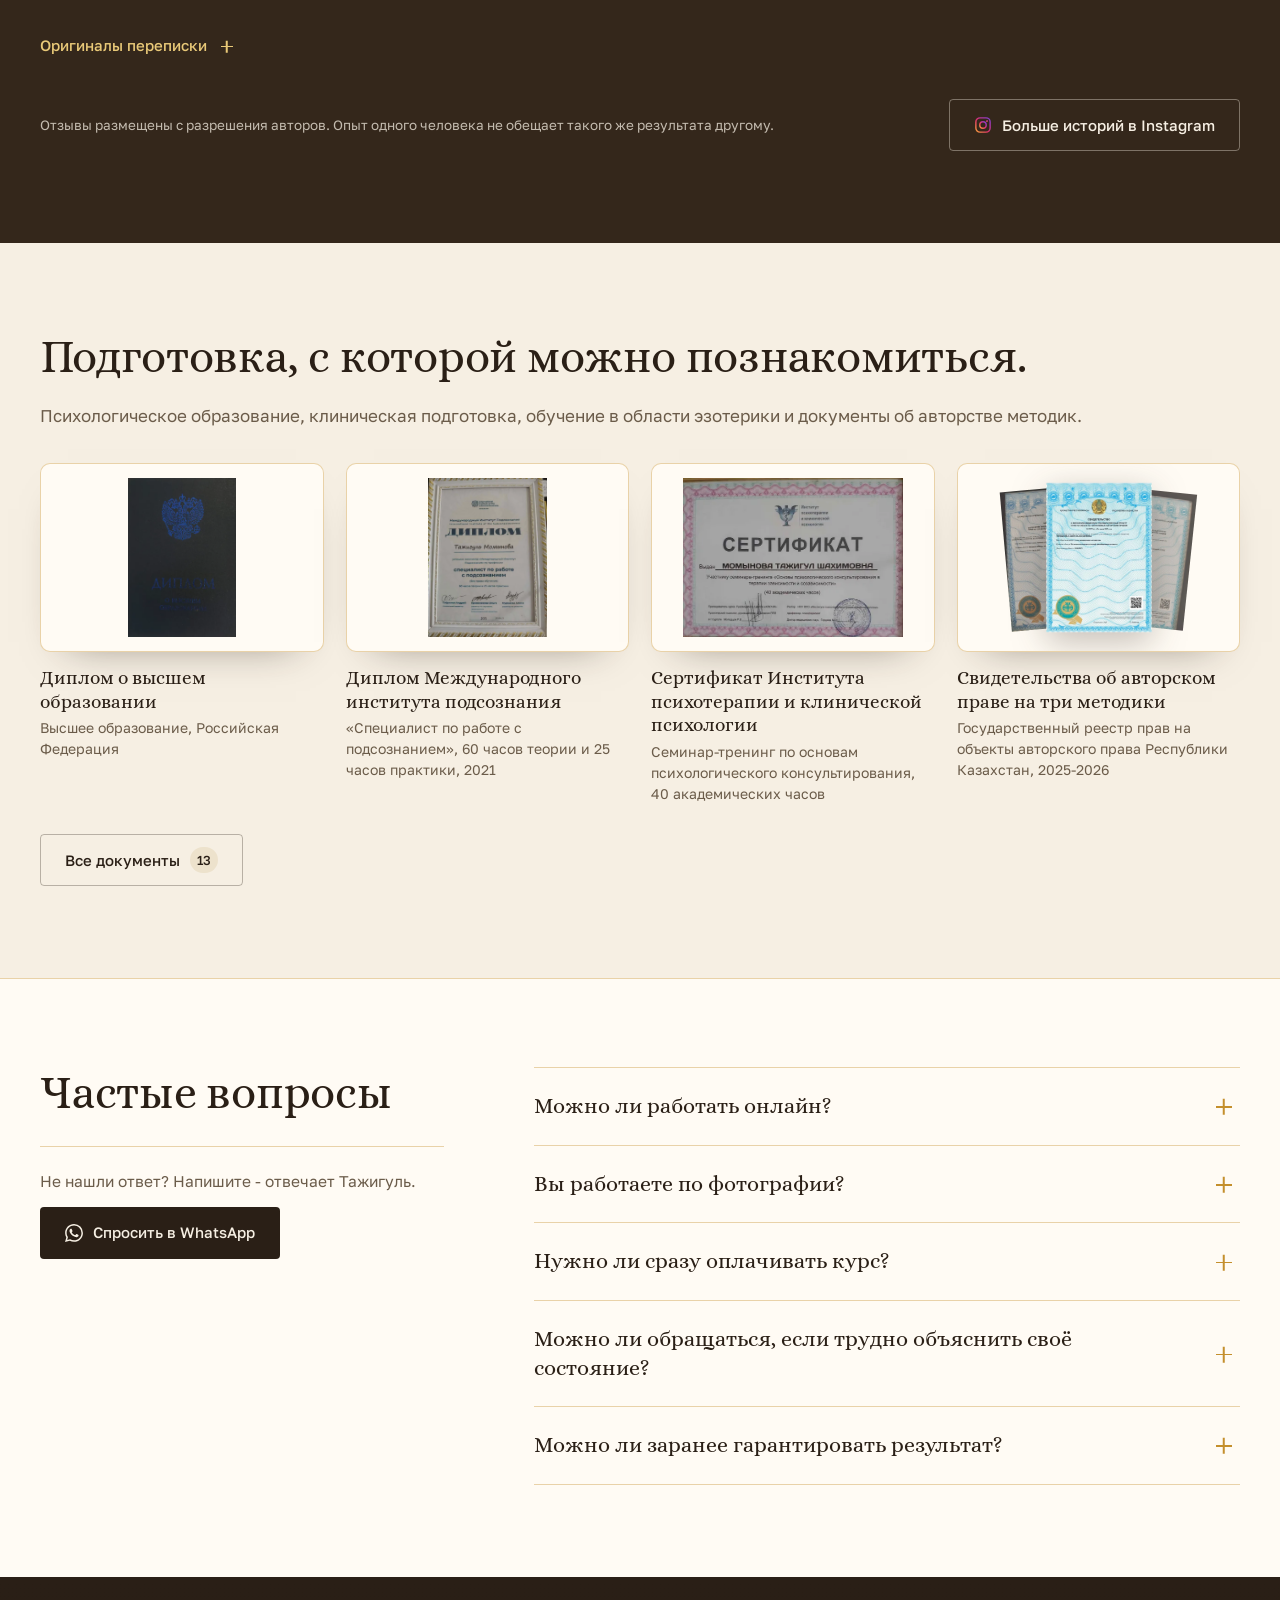
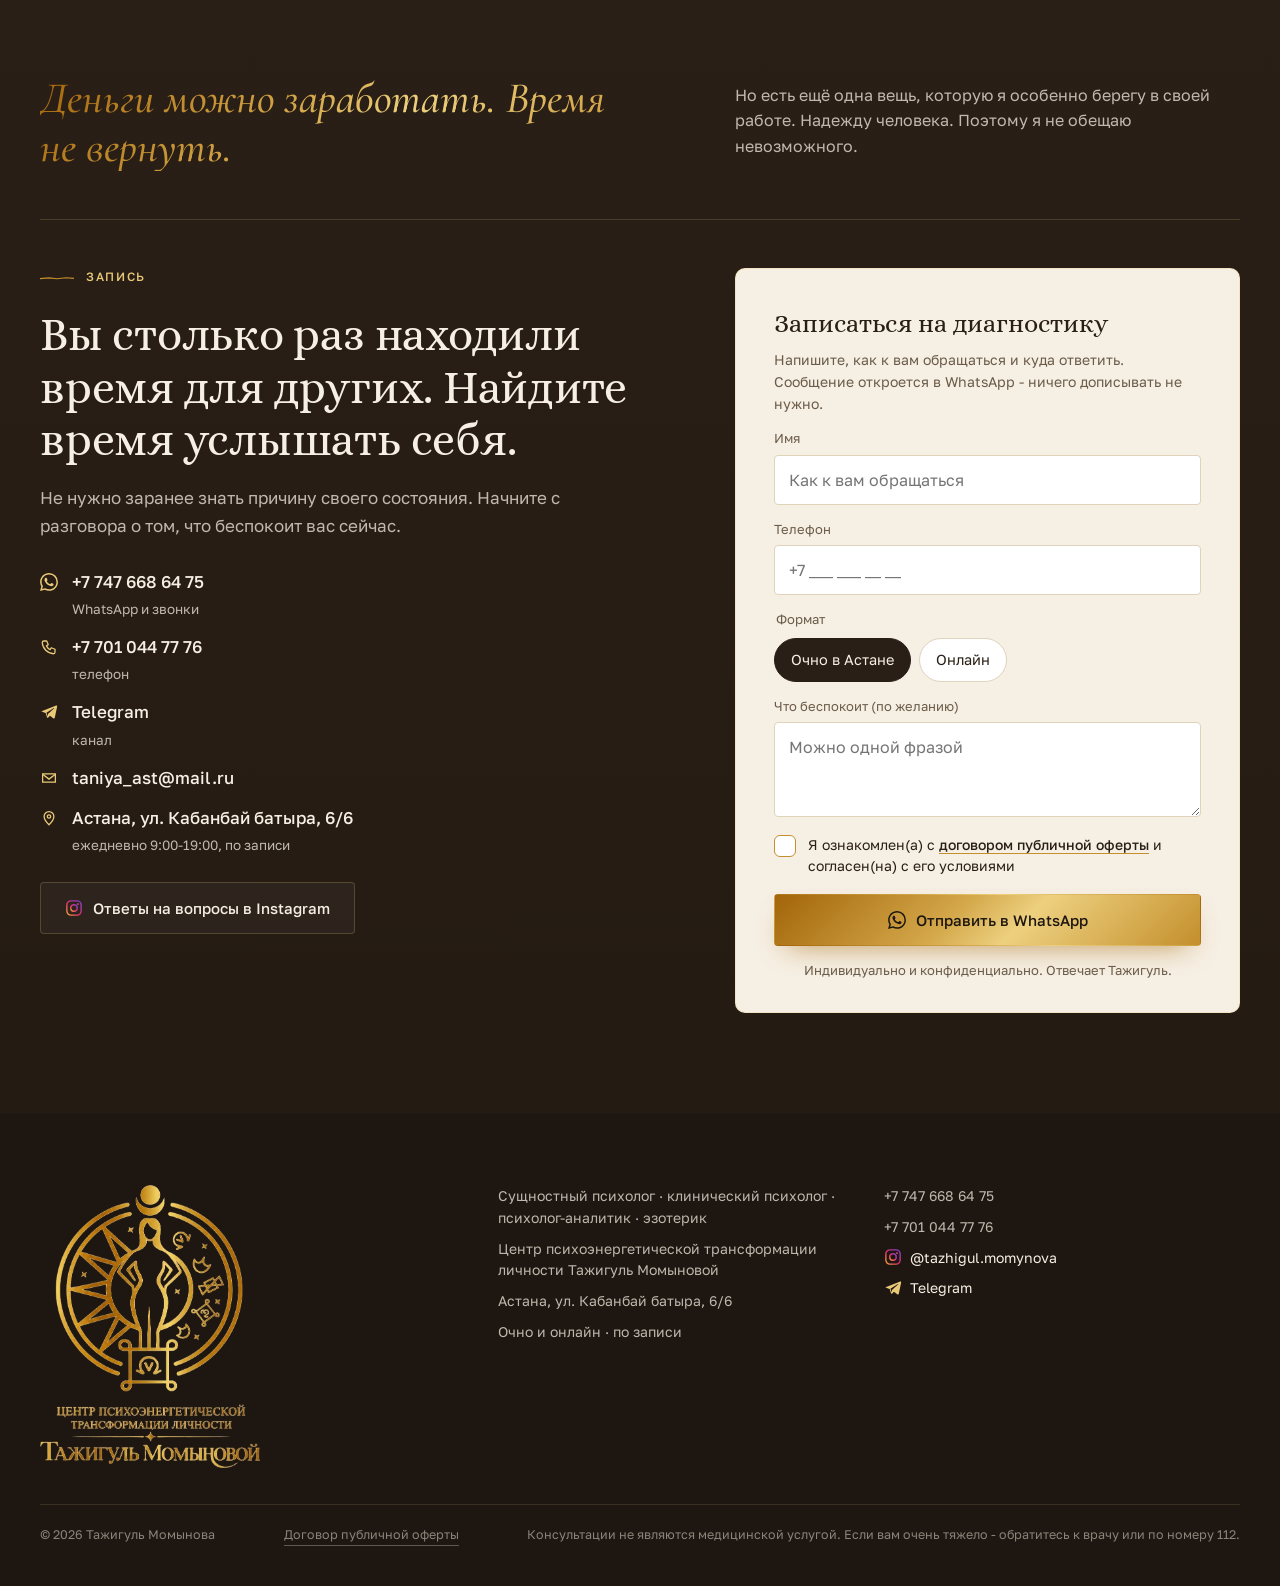
==== commit 87c31f75: "Форма записи: обязательная галочка согласия с договором оферты" ====
--- a/index.html
+++ b/index.html
@@ -31,7 +31,7 @@
 <link rel="preconnect" href="https://fonts.gstatic.com" crossorigin>
 <link href="https://fonts.googleapis.com/css2?family=Alice&family=Cormorant:ital,wght@1,500&family=Golos+Text:wght@400;500;600&display=swap" rel="stylesheet">
 <link rel="preload" as="image" href="assets/tazhigul-portrait.webp" fetchpriority="high">
-<link rel="stylesheet" href="styles.css?v=20261103-11">
+<link rel="stylesheet" href="styles.css?v=20261103-13">
 <script type="application/ld+json">
 {
   "@context": "https://schema.org",
@@ -578,9 +578,10 @@
         <label><input type="radio" name="format" value="Онлайн"><span data-i18n="form.f2">Онлайн</span></label>
       </fieldset>
       <label><span data-i18n="form.msg">Что беспокоит <em>(по желанию)</em></span><textarea name="message" rows="3" placeholder="Можно одной фразой" data-i18n-ph="form.msg_ph"></textarea></label>
+      <label class="agree"><input type="checkbox" name="agree" value="да" required><span class="agree-box" aria-hidden="true"></span><span class="agree-t" data-i18n="form.agree">Я ознакомлен(а) с <a href="oferta/" target="_blank" rel="noopener">договором публичной оферты</a> и согласен(на) с его условиями</span></label>
+      <p class="agree-err" role="alert" hidden data-i18n="form.agree_err">Отметьте согласие с договором оферты, чтобы отправить заявку.</p>
       <button class="btn btn-gold btn-full" type="submit"><svg width="18" height="18"><use href="#ic-wa"/></svg><span data-i18n="form.btn">Отправить в WhatsApp</span></button>
       <p class="form-f" data-i18n="form.f">Индивидуально и конфиденциально. Отвечает Тажигуль.</p>
-      <p class="form-f form-of" data-i18n="form.of">Условия записи - в <a href="oferta/">договоре публичной оферты</a>.</p>
       <div class="form-ok" hidden tabindex="-1">
         <b data-i18n="form.ok">Спасибо.</b>
         <p><span data-i18n="form.okp">WhatsApp открылся в соседней вкладке. Если нет - напишите на</span> <a href="https://wa.me/77476686475" target="_blank" rel="noopener">+7&nbsp;747&nbsp;668&nbsp;64&nbsp;75</a>.</p>
@@ -641,6 +642,6 @@
   </figure>
 </div>
 
-<script src="script.js?v=20261103-11" defer></script>
+<script src="script.js?v=20261103-13" defer></script>
 </body>
 </html>
--- a/styles.css
+++ b/styles.css
@@ -718,3 +718,16 @@
   .cs-n{justify-content:flex-start}
   .cs-n b{font-size:clamp(50px,4.4vw,64px)}
 }
+
+/* согласие с офертой */
+.form label.agree{flex-direction:row;align-items:flex-start;gap:12px;font-size:14px;line-height:1.45;color:var(--ink);cursor:pointer;position:relative;padding:4px 0}
+.agree input{position:absolute;opacity:0;width:22px;height:22px;margin:0;top:3px;left:0;cursor:pointer}
+.agree-box{flex:0 0 22px;height:22px;border:1.5px solid var(--gold);border-radius:6px;background:#fff;display:grid;place-items:center;transition:background .2s,border-color .2s}
+.agree-box::after{content:"";width:6px;height:11px;border:solid var(--coffee-3);border-width:0 2px 2px 0;transform:rotate(45deg) scale(0);margin-top:-2px;transition:transform .18s var(--ease)}
+.agree input:checked + .agree-box{background:var(--metal);border-color:var(--gold-dark)}
+.agree input:checked + .agree-box::after{transform:rotate(45deg) scale(1)}
+.agree input:focus-visible + .agree-box{outline:2px solid var(--gold);outline-offset:3px}
+.agree-t a{color:var(--coffee);border-bottom:1px solid var(--gold);font-weight:500}
+.agree.is-err .agree-box{border-color:#B3482E;box-shadow:0 0 0 3px rgba(179,72,46,.15)}
+.agree-err{font-size:13px;color:#B3482E;margin-top:-6px}
+.agree-err[hidden]{display:none}
